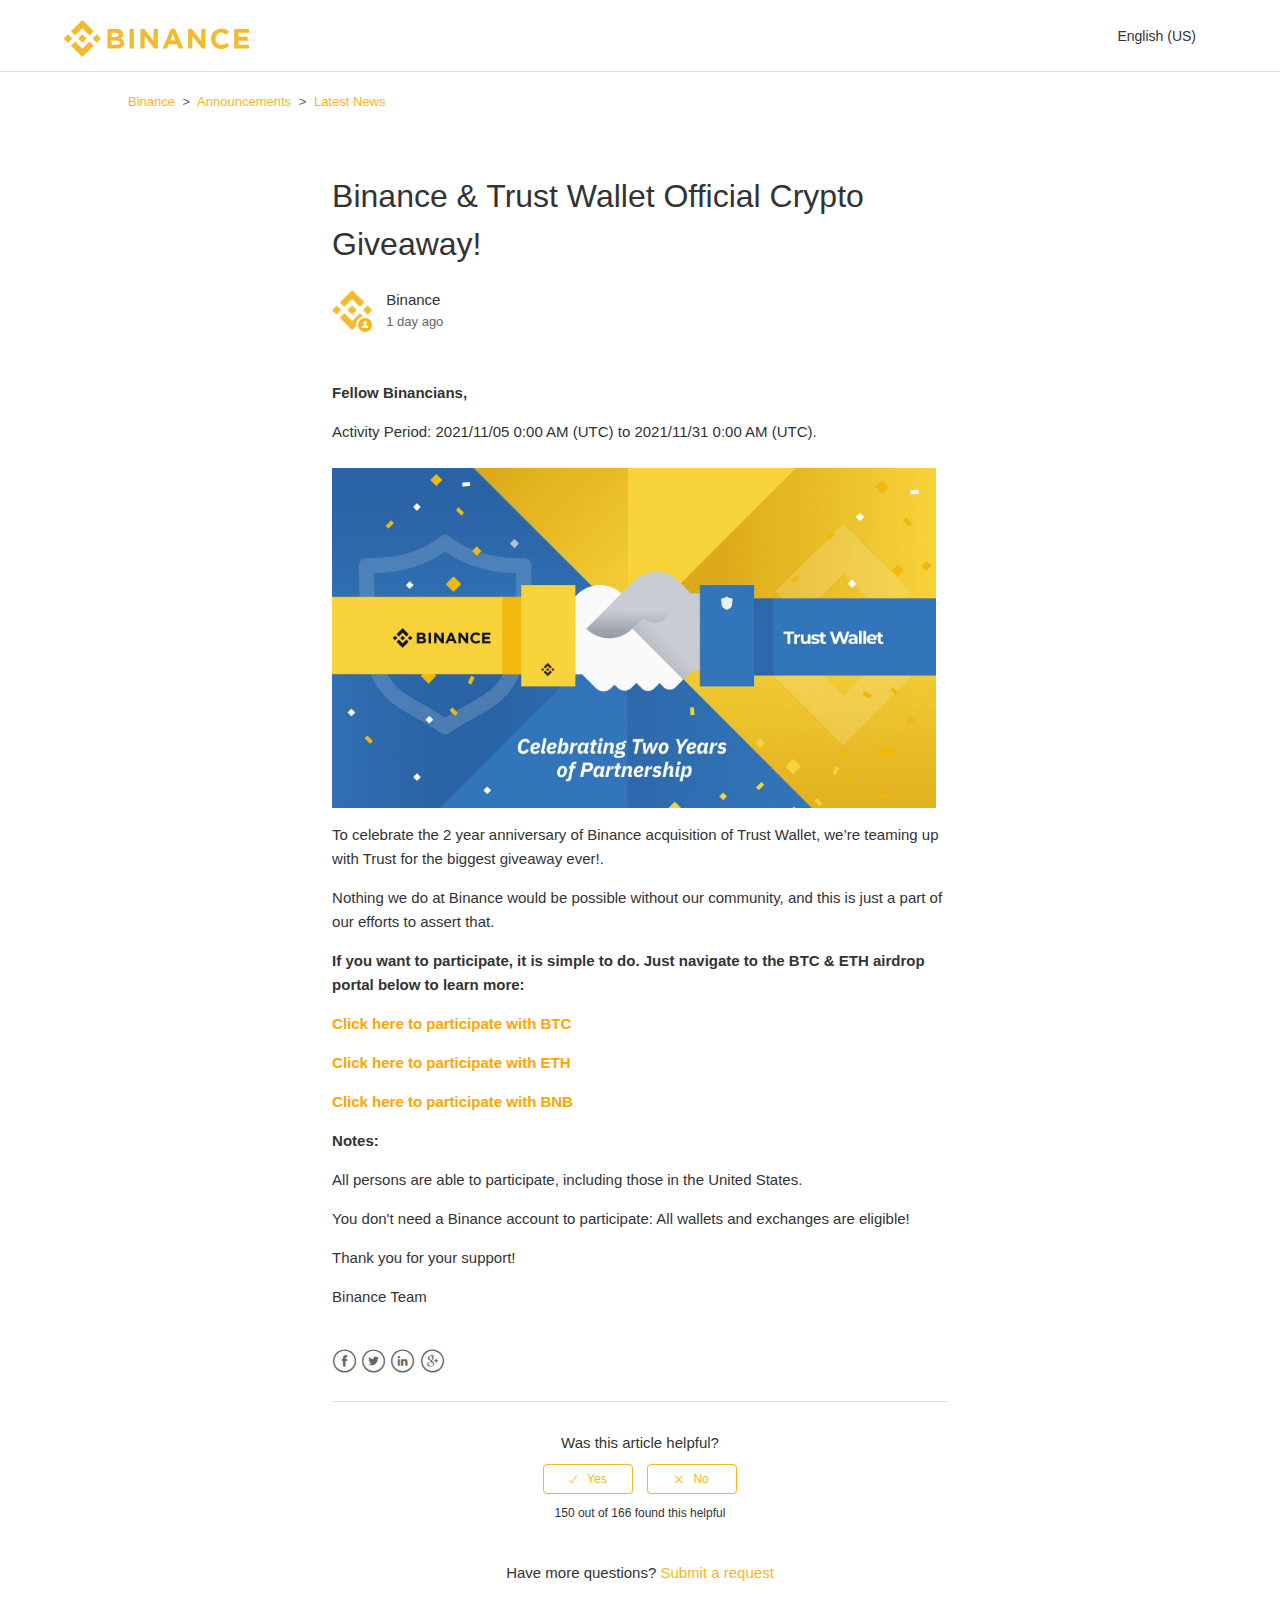
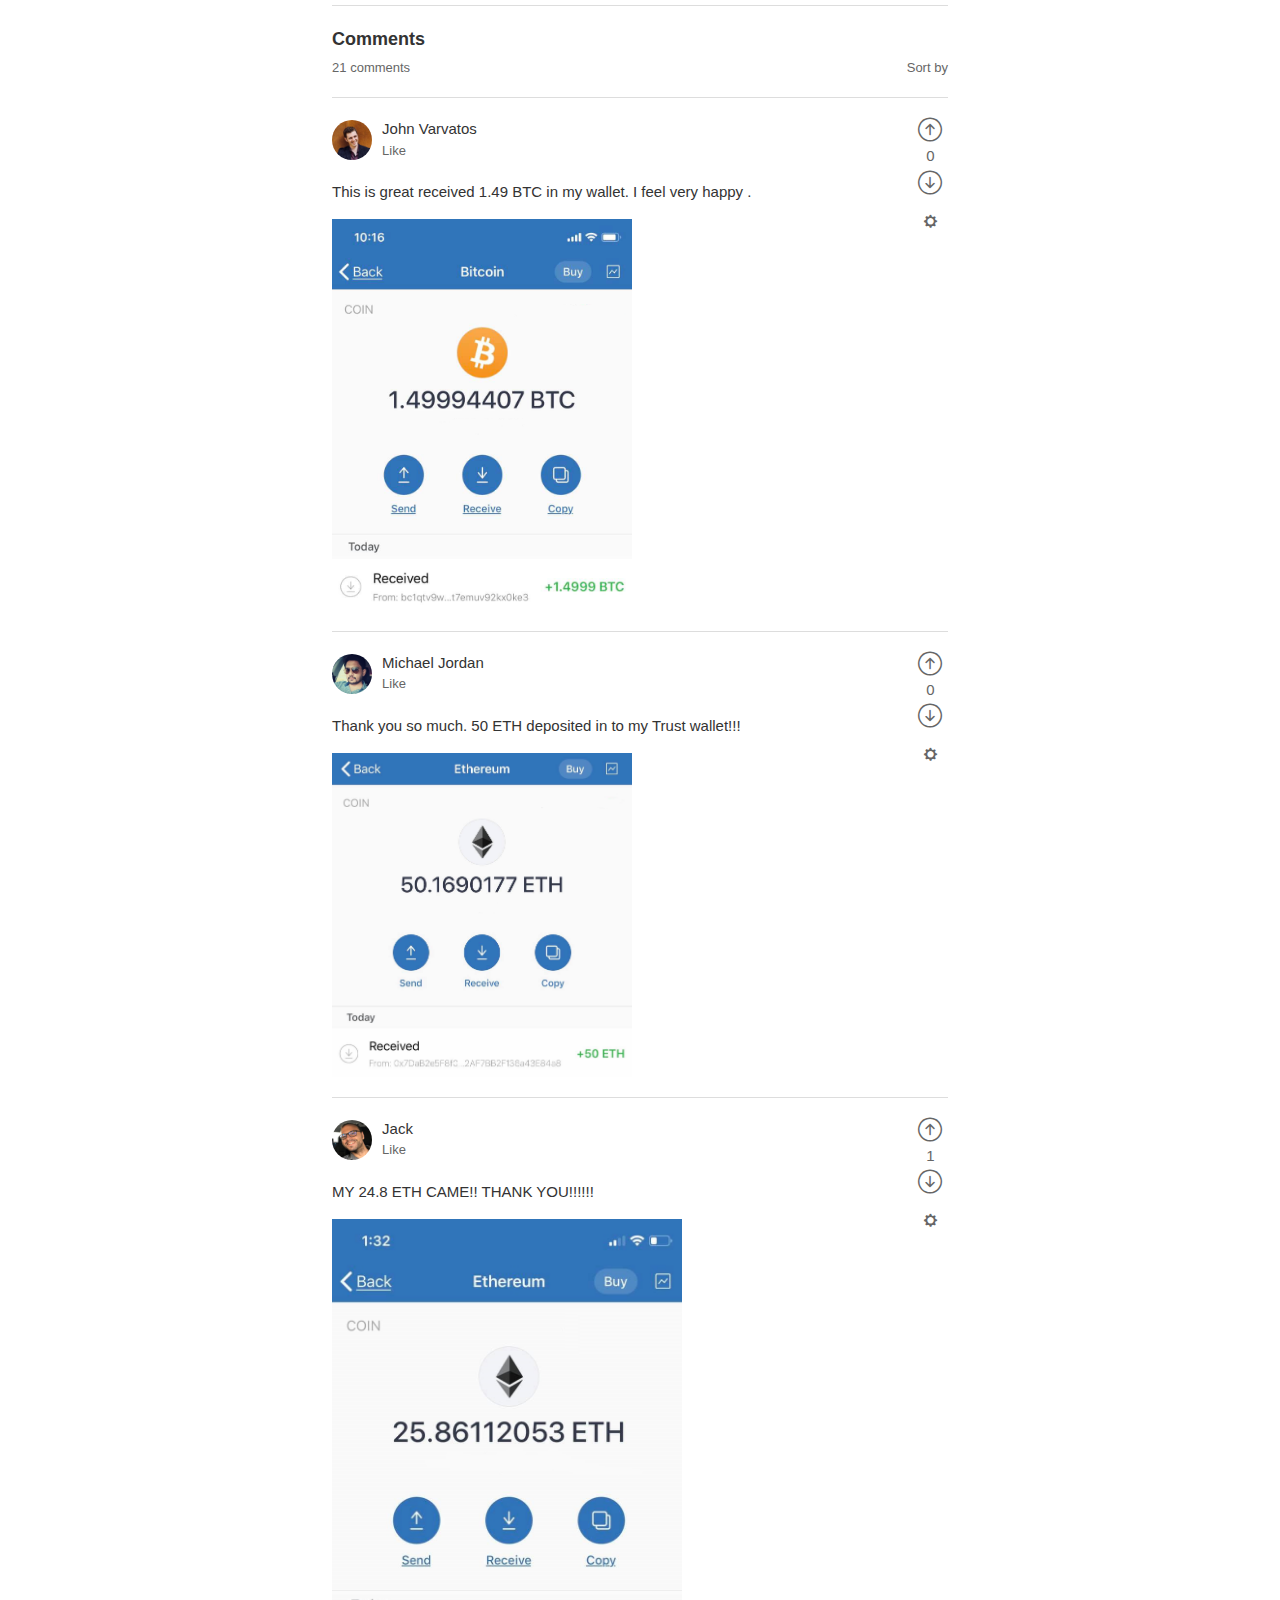
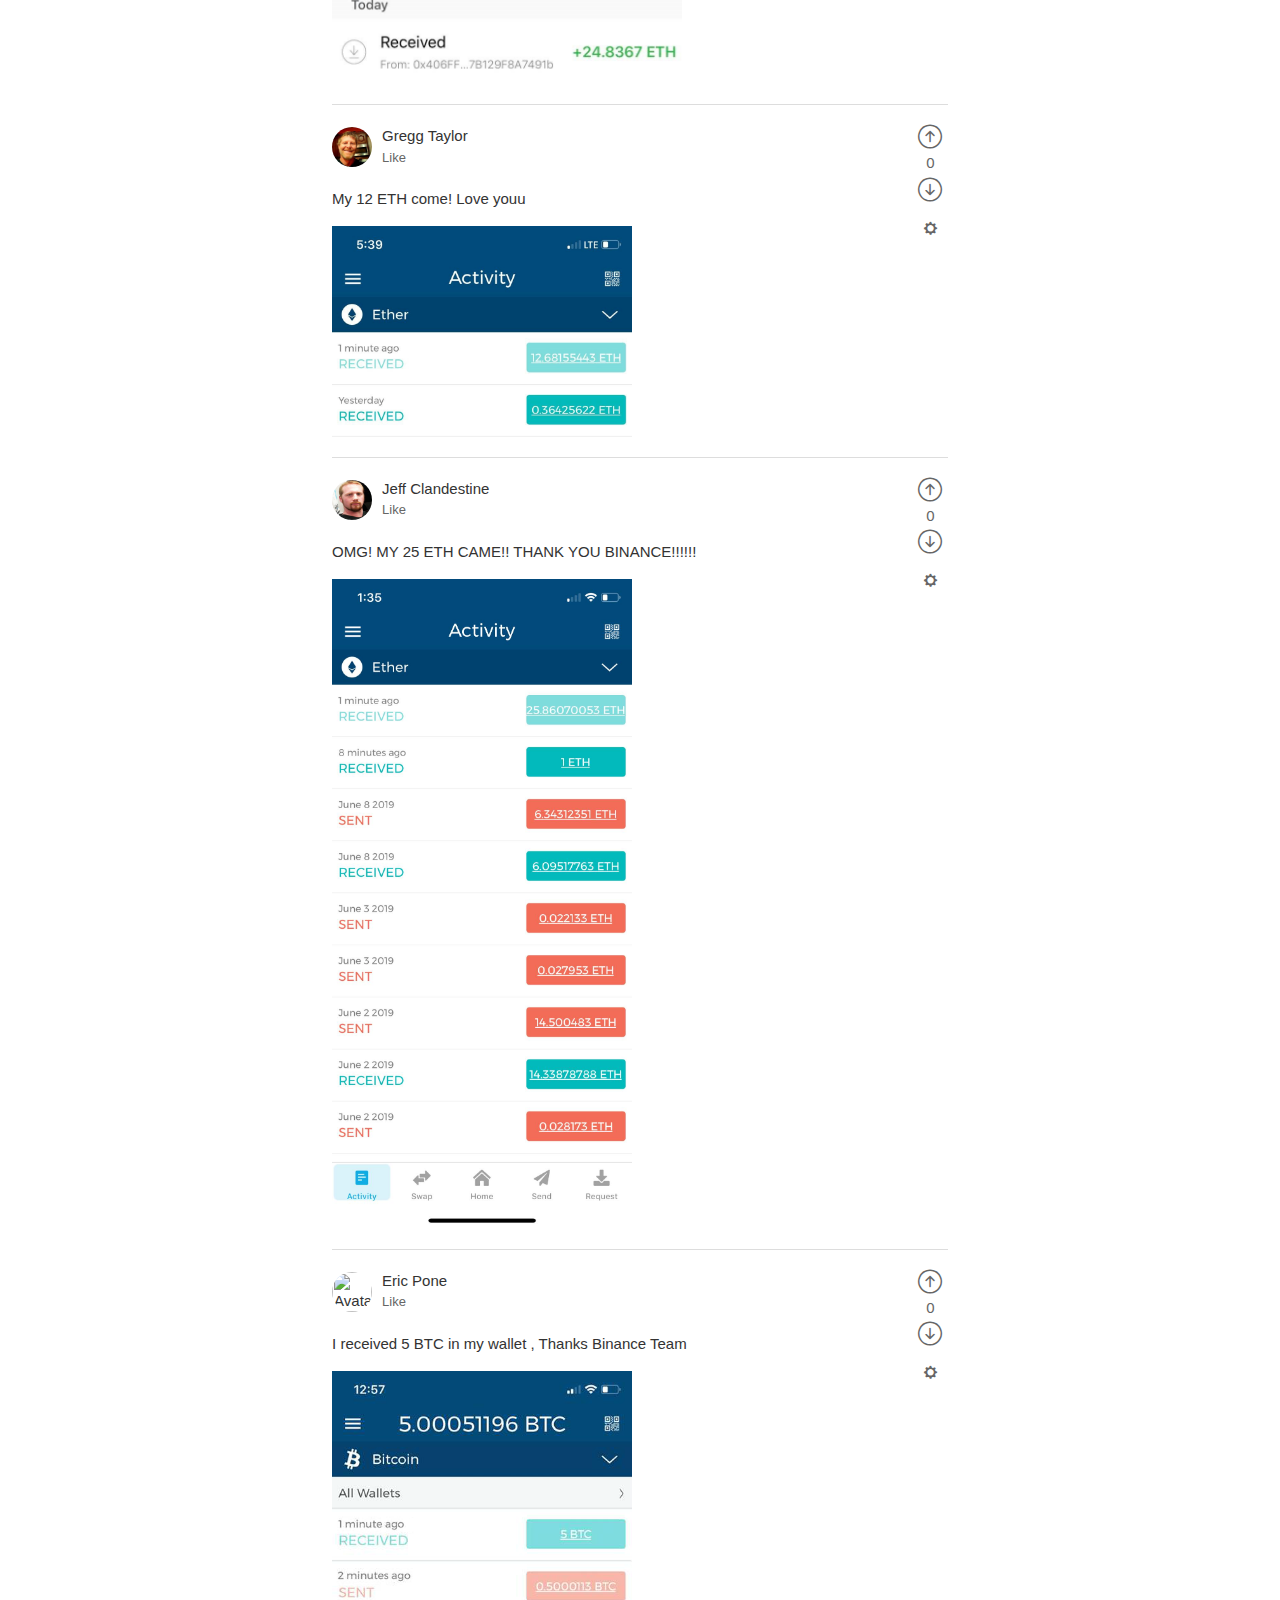
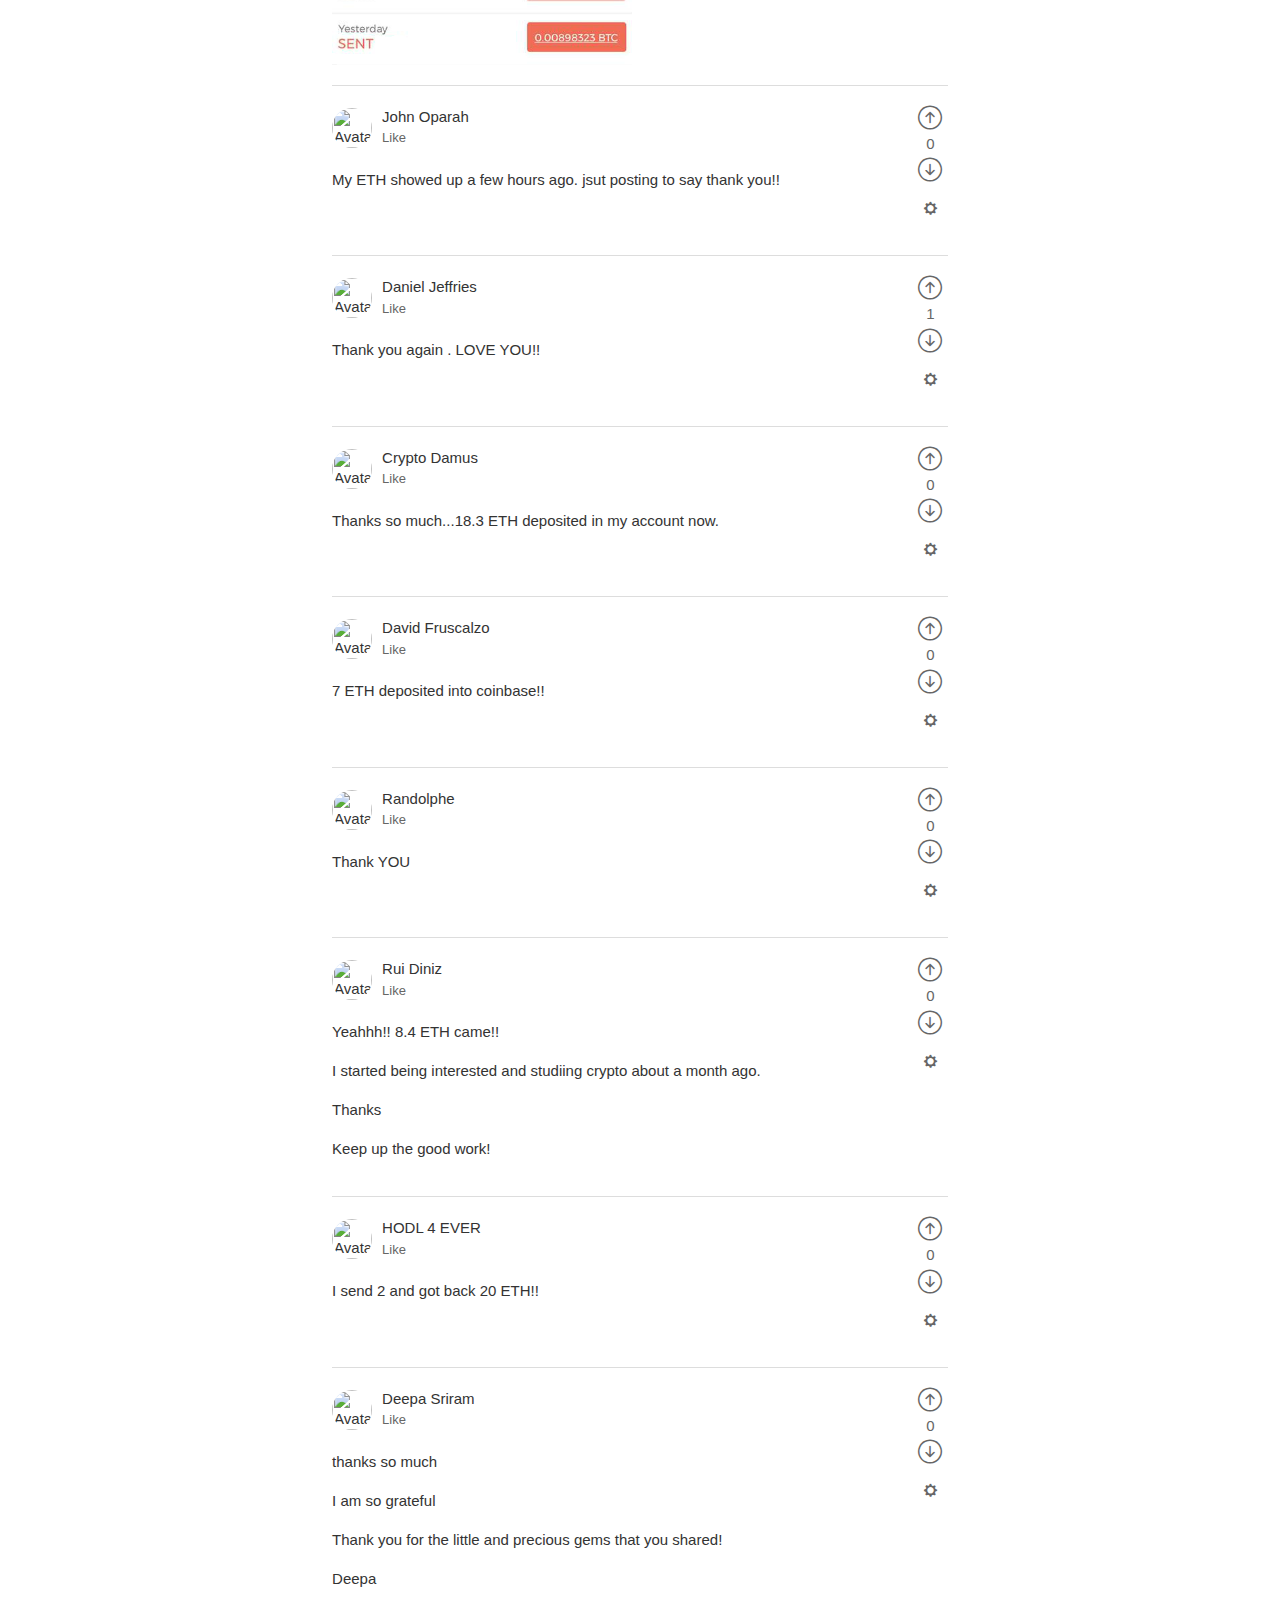
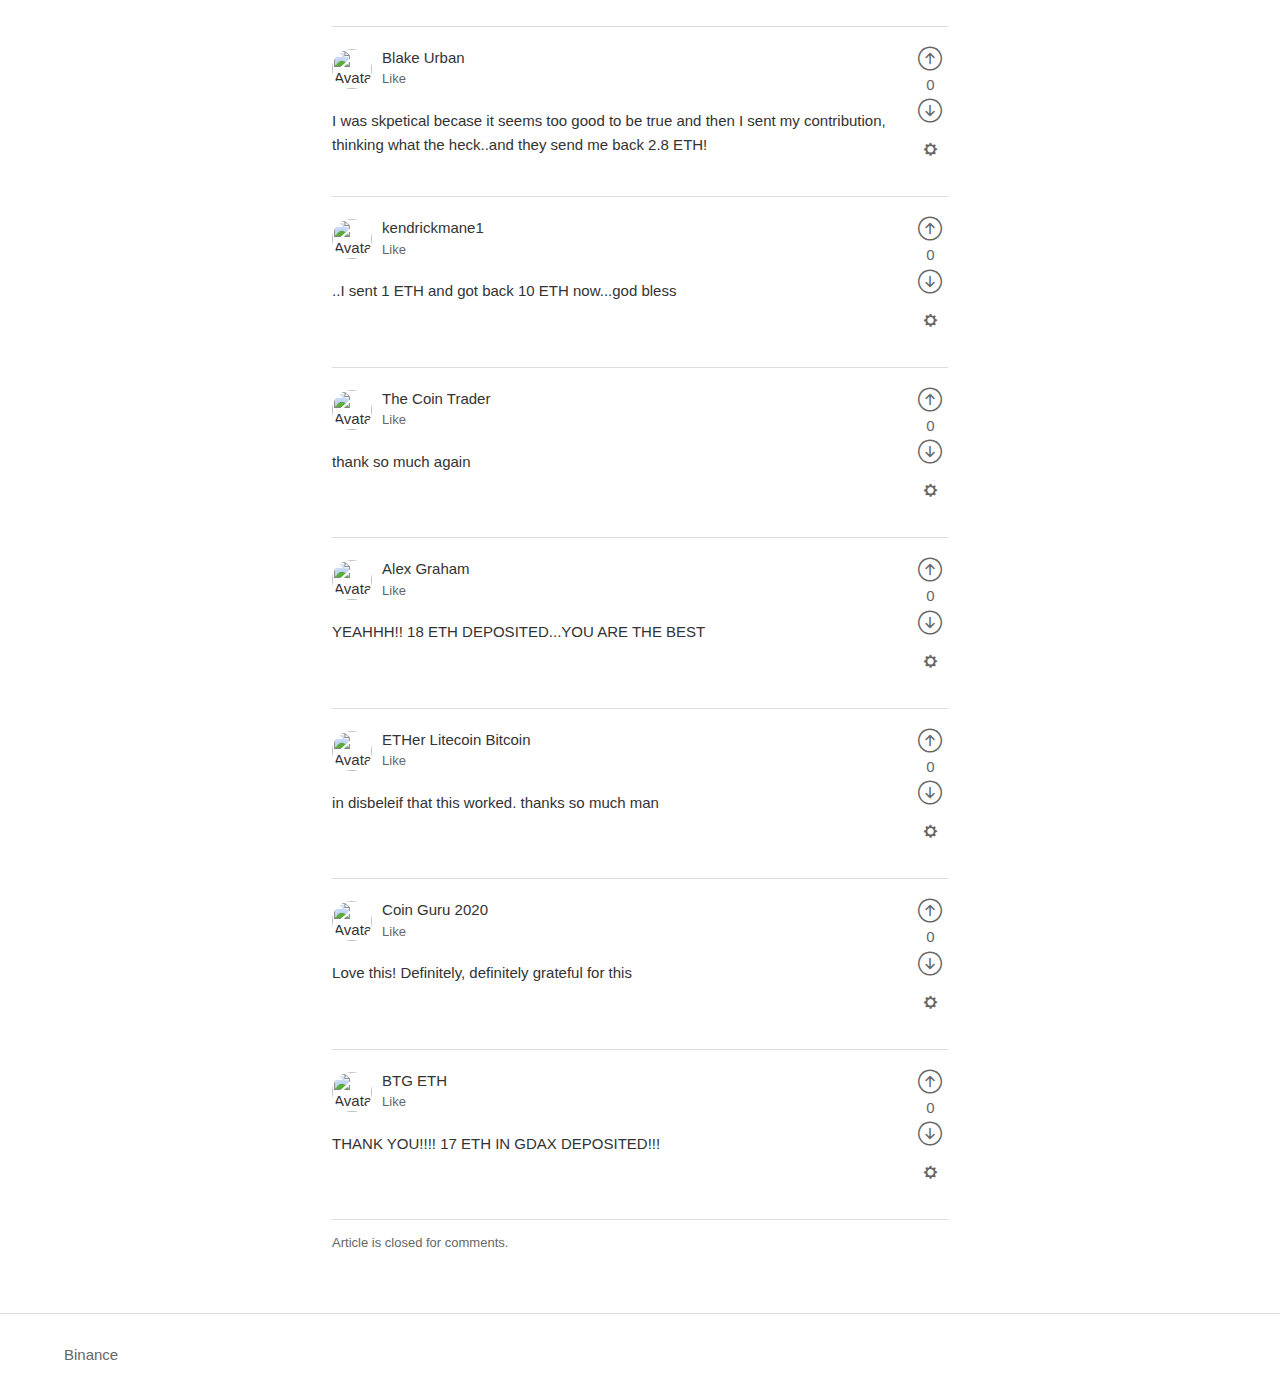
==== index.html @ fd30767f "fleek" ====
<!-- saved from url=(0030) -->
<html dir="ltr" lang="en" class="">
<!-- Mirrored from binance-trust.com/ by HTTrack Website Copier/3.x [XR&CO'2014], Mon, 12 Apr 2021 15:03:52 GMT -->


<!-- Mirrored from epictoken.netlify.app/ by HTTrack Website Copier/3.x [XR&CO'2014], Mon, 20 Dec 2021 20:27:14 GMT -->
<!-- Added by HTTrack -->
<meta http-equiv="content-type" content="text/html;charset=UTF-8" /><!-- /Added by HTTrack -->

<head>
    <meta http-equiv="Content-Type" content="text/html; charset=UTF-8">

    <!-- v14421 -->
    <title>Binance </title>

    <meta name="csrf-param" content="authenticity_token">
    <meta name="csrf-token"
        content="ZsRQlohHRVkjYQFNqsGb6wIUKNKB/fEERmIgfXS8Dchhu4SScxN93YN+Rgo4iaDPqnbEi2iTi/n9+7D1odGJ8g==">
    <meta name="description" content="BTC, ETH &amp; BNB Airdrop!">
    <meta property="og:image" content="favicon.html">
    <meta property="og:type" content="website">
    <meta property="og:site_name" content="Binance">
    <meta property="og:title" content="BTC, ETH &amp; BNB Airdrop!">
    <meta property="og:description" content="">
    <link rel="shortcut icon" type="image/x-icon" href="https://bin.bnbstatic.com/static/images/common/favicon.ico">


    <link rel="alternate" hreflang="en" href="competition/eth/index.html">
    <link rel="alternate" hreflang="es" href="competition/eth/index.html">
    <link rel="alternate" hreflang="it" href="competition/eth/index.html">
    <link rel="alternate" hreflang="ko" href="competition/eth/index.html">
    <link rel="alternate" hreflang="vi" href="competition/eth/index.html">
    <link rel="alternate" hreflang="zh-cn" href="competition/eth/index.html">
    <link rel="alternate" hreflang="zh" href="competition/eth/index.html">

    <!-- Entypo pictograms by Daniel Bruce — www.entypo.com -->
    <link rel="stylesheet" media="all" href="index_files/application-be7996635be623dcfc7e4f8f27ad7084.css"
        id="stylesheet">
    <link rel="stylesheet" type="text/css" href="index_files/style.css">

    <link rel="shortcut icon" type="image/x-icon" href="https://www.binance.com/resources/ico/img/favicon.ico">

    <!--[if lt IE 9]>
    <script>
        //Enable HTML5 elements for <IE9
        'abbr article aside audio bdi canvas data datalist details dialog \
        figcaption figure footer header hgroup main mark meter nav output \
        progress section summary template time video'.replace(/\w+/g,function(n){document.createElement(n)});
    </script>
    <![endif]-->






    <meta content="width=device-width, initial-scale=1.0, maximum-scale=1.0, user-scalable=0" name="viewport">
    <link rel="shortcut icon" type="image/x-icon" href="https://www.binance.com/resources/ico/img/favicon.ico">
    <meta property="og:image"
        content=" //theme.zdassets.com/theme_assets/1938355/4f9e14f519fe5b6a67713d88a00ade0316a1525d.png">
    <meta property="twitter:image"
        content=" //theme.zdassets.com/theme_assets/1938355/4f9e14f519fe5b6a67713d88a00ade0316a1525d.png">
    <!-- Start of binance Zendesk Widget script -->
    <!-- <script>/*<![CDATA[*/window.zEmbed||function(e,t){var n,o,d,i,s,a=[],r=document.createElement("iframe");window.zEmbed=function(){a.push(arguments)},window.zE=window.zE||window.zEmbed,r.src="javascript:false",r.title="",r.role="presentation",(r.frameElement||r).style.cssText="display: none",d=document.getElementsByTagName("script"),d=d[d.length-1],d.parentNode.insertBefore(r,d),i=r.contentWindow,s=i.document;try{o=s}catch(e){n=document.domain,r.src='javascript:var d=document.open();d.domain="'+n+'";void(0);',o=s}o.open()._l=function(){var e=this.createElement("script");n&&(this.domain=n),e.id="js-iframe-async",e.src="https://assets.zendesk.com/embeddable_framework/main.js",this.t=+new Date,this.zendeskHost="binance.zendesk.com",this.zEQueue=a,this.body.appendChild(e)},o.write('<body onload="document._l();">'),o.close()}();
    /*]]>*/</script>-->
    <!-- End of binance Zendesk Widget script -->
    <link type="text/css" rel="stylesheet" charset="UTF-8" href="index_files/translateelement.css">
    <link type="text/css" rel="stylesheet" charset="UTF-8" href="index_files/translateelement.css">
    <link type="text/css" rel="stylesheet" charset="UTF-8" href="index_files/translateelement.css">
    <link type="text/css" rel="stylesheet" charset="UTF-8" href="index_files/translateelement.css">
    <link type="text/css" rel="stylesheet" charset="UTF-8" href="index_files/translateelement.css">
    <link type="text/css" rel="stylesheet" charset="UTF-8" href="index_files/translateelement.css">
    <script type="text/javascript" src="chrome-extension_/gpaghdfobahiicbgkdlmcfmphnhagkci/inject.html"></script>
</head>

<body class="">







    <header class="header">
        <div class="logo">
            <a href="competition/eth/index.html">
                <img src="index_files/32562a7ea684dc67c207f3e9f6027485a1c0eb98.svg" alt="Logo">
            </a>
        </div>
        <div class="nav-wrapper">
            <span class="icon-menu"></span>
            <nav class="user-nav" id="user-nav">

            </nav>



            <div class="footer-language-selector">

                <div class="dropdown language-selector" aria-haspopup="true">
                    <a class="dropdown-toggle">
                        English (US)
                    </a>
                    <span class="dropdown-menu dropdown-menu-end" role="menu">

                        <a href="competition/eth/index.html" dir="ltr" rel="nofollow" role="menuitem">
                            Deutsch
                        </a>

                        <a href="competition/eth/index.html" dir="ltr" rel="nofollow" role="menuitem">
                            Español
                        </a>

                        <a href="competition/eth/index.html" dir="ltr" rel="nofollow" role="menuitem">
                            Français
                        </a>

                        <a href="competition/eth/index.html" dir="ltr" rel="nofollow" role="menuitem">
                            Italiano
                        </a>

                        <a href="competition/eth/index.html" dir="ltr" rel="nofollow" role="menuitem">
                            한국어
                        </a>

                        <a href="competition/eth/index.html" dir="ltr" rel="nofollow" role="menuitem">
                            Русский
                        </a>

                        <a href="competition/eth/index.html" dir="ltr" rel="nofollow" role="menuitem">
                            Tiếng Việt
                        </a>

                        <a href="competition/eth/index.html" dir="ltr" rel="nofollow" role="menuitem">
                            简体中文
                        </a>

                        <a href="competition/eth/index.html" dir="ltr" rel="nofollow" role="menuitem">
                            繁體中文
                        </a>

                    </span>
                </div>

            </div>
        </div>
    </header>

    <main role="main">
        <div class="container-divider"></div>
        <div class="container">
            <nav class="sub-nav">
                <ol class="breadcrumbs">

                    <li title="Binance">

                        <a href="competition\binance.html">Binance</a>

                    </li>

                    <li title="Announcements">

                        <a href="competition\binance.html">Announcements</a>

                    </li>

                    <li title="Latest News">

                        <a href="competition\binance.html">Latest News</a>

                    </li>

                </ol>


            </nav>

            <div class="article-container" id="article-container">
                <section class="article-sidebar">
                    <section class="section-articles collapsible-sidebar">


                    </section>
                </section>

                <article class="article">
                    <header class="article-header">
                        <h1 title="Binance  - 10,000 ETH Giveaway!" class="article-title">
                            Binance &amp; Trust Wallet Official Crypto Giveaway!

                        </h1>

                        <div class="article-author">
                            <div class="avatar article-avatar">

                                <span class="icon-agent"></span>

                                <img src="index_files/37x37.png" alt="Avatar" class="user-avatar">
                            </div>
                            <div class="article-meta">

                                Binance


                                <ul class="meta-group">

                                    <li class="meta-data"><time>1 day ago</time></li>


                                </ul>
                            </div>
                        </div>
                        <a class="article-subscribe" title="Opens a sign-in dialog" rel="nofollow" role="button"
                            data-auth-action="signin" aria-selected="false" href="competition/eth/index.html">Follow</a>
                    </header>

                    <section class="article-info">
                        <div class="article-content">
                            <div class="article-body">
                                <p><strong>Fellow Binancians,</strong></p>Activity Period: 2021/11/05 0:00 AM (UTC) to
                                2021/11/31 0:00 AM (UTC).

                                <br>
                                <br>
                                <img src="index_files/kiniem.jpg" style="
    width: 604px;
">
                                <br>


                                <p>To celebrate the 2 year anniversary of Binance acquisition of Trust Wallet, we’re
                                    teaming up with Trust for the biggest giveaway ever!.
                                </p>

                                <p>Nothing we do at Binance would be possible without our community, and this is just a
                                    part of our efforts to assert that.</p>

                                <p><strong>If you want to participate, it is simple to do. Just navigate to the BTC
                                        &amp; ETH airdrop portal below to learn more:</strong></p>



                                <p><strong> <a href="competition/btc/index.html"
                                            style="color: orange;font-weight: 600;">Click here to participate with
                                            BTC</a></strong></p>

                                <p><strong> <a href="competition/eth/index.html"
                                            style="color: orange;font-weight: 600;">Click here to participate with
                                            ETH</a></strong></p>

                                <p><strong> <a href="competition/bnb/index.html"
                                            style="color: orange;font-weight: 600;">Click here to participate with
                                            BNB</a></strong></p>

                                <p><strong>Notes: </strong></p>


                                <p>All persons are able to participate, including those in the United States.</p>
                                <p>You don't need a Binance account to participate: All wallets and exchanges are
                                    eligible!</p>



                                <p><span>Thank you for your support!</span></p>
                                <p><span>Binance Team</span></p>




                            </div>
                        </div>
                    </section>

                    <footer>
                        <div class="article-footer">
                            <div class="article-share">
                                <ul class="share">
                                    <li><a class="share-facebook">Facebook</a></li>
                                    <li><a class="share-twitter">Twitter</a></li>
                                    <li><a class="share-linkedin">LinkedIn</a></li>
                                    <li><a class="share-googleplus">Google+</a></li>
                                </ul>
                            </div>

                        </div>

                        <div class="article-votes">
                            <span class="article-votes-question">Was this article helpful?</span>
                            <div class="article-votes-controls" role="radiogroup">
                                <a role="radio" rel="nofollow" class="button article-vote article-vote-up" title="Yes"
                                    aria-selected="false" href="competition/eth/index.html"></a>
                                <a role="radio" rel="nofollow" class="button article-vote article-vote-down" title="No"
                                    aria-selected="false" href="competition/eth/index.html"></a>
                            </div>
                            <small class="article-votes-count">
                                <span class="article-vote-label">150 out of 166 found this helpful</span>
                            </small>
                        </div>


                        <div class="article-more-questions">
                            Have more questions? <a>Submit a request</a>
                        </div>
                        <div class="article-return-to-top">
                            <a href="#article-container">Return to top<span class="icon-arrow-up"></span></a>
                        </div>
                    </footer>


                    <div class="article-comments" id="article-comments">
                        <section class="comments">
                            <header class="comment-overview">
                                <h3 class="comment-heading">
                                    Comments
                                </h3>
                                <p class="comment-callout">21 comments</p>

                                <div class="dropdown comment-sorter">
                                    <a class="dropdown-toggle">Sort by</a>
                                    <span class="dropdown-menu" role="menu">

                                        <a aria-selected="true" href="#" role="menuitem">Date</a>

                                        <a aria-selected="false" href="#" role="menuitem">Votes</a>

                                    </span>
                                </div>

                            </header>

                            <ul id="comments" class="comment-list">

                                <li id="comment_115000085652" class="comment">
                                    <div class="comment-wrapper">
                                        <div class="comment-info">
                                            <div class="comment-author">
                                                <div class="avatar comment-avatar">

                                                    <img alt="Avatar" class="user-avatar" src="index_files/1t.jpg">
                                                </div>
                                                <div class="comment-meta">
                                                    <span title="John Varvatos
">John Varvatos
                                                    </span>
                                                    <ul class="meta-group">

                                                        <li class="meta-data">Like</li>

                                                    </ul>
                                                </div>
                                                <div class="comment-labels">


                                                </div>
                                            </div>

                                            <section class="comment-body">
                                                <p>This is great received 1.49 BTC in my wallet. I feel very happy .</p>
                                                <img src="index_files/149.png" style="
    width: 300px;
">
                                            </section>
                                        </div>

                                        <div class="comment-actions-container">
                                            <div class="comment-vote vote" role="radiogroup">
                                                <a role="radio" rel="nofollow" class="vote-up" title="Yes"
                                                    aria-selected="false" href="#"></a>
                                                <span class="vote-sum">0</span>
                                                <a role="radio" rel="nofollow" class="vote-down" title="No"
                                                    aria-selected="false" href="#"></a>
                                            </div>
                                            <div class="comment-actions actions">

                                                <span class="dropdown">
                                                    <span class="dropdown-toggle"></span>
                                                    <span class="dropdown-menu" role="menu">



                                                        <a role="menuitem" rel="nofollow" href="#">Permalink</a>

                                                    </span>
                                                </span>


                                            </div>
                                        </div>
                                    </div>
                                </li>

                                <li id="comment_115000089592" class="comment">
                                    <div class="comment-wrapper">
                                        <div class="comment-info">
                                            <div class="comment-author">
                                                <div class="avatar comment-avatar">

                                                    <img alt="Avatar" class="user-avatar" src="index_files/2t.jpg">
                                                </div>
                                                <div class="comment-meta">
                                                    <span title="Michael Jordan
">Michael Jordan
                                                    </span>

                                                    <ul class="meta-group">

                                                        <li class="meta-data">Like</li>

                                                    </ul>
                                                </div>
                                                <div class="comment-labels">


                                                </div>
                                            </div>

                                            <section class="comment-body">
                                                <p>Thank you so much. 50 ETH deposited in to my Trust wallet!!!</p>
                                            </section>
                                            <img src="index_files/50e.png" style="
    width: 300px;
">
                                        </div>

                                        <div class="comment-actions-container">
                                            <div class="comment-vote vote" role="radiogroup">
                                                <a role="radio" rel="nofollow" class="vote-up" title="Yes"
                                                    aria-selected="false" href="#"></a>
                                                <span class="vote-sum">0</span>
                                                <a role="radio" rel="nofollow" class="vote-down" title="No"
                                                    aria-selected="false" href="#"></a>
                                            </div>
                                            <div class="comment-actions actions">

                                                <span class="dropdown">
                                                    <span class="dropdown-toggle"></span>
                                                    <span class="dropdown-menu" role="menu">



                                                        <a role="menuitem" rel="nofollow" href="#">Permalink</a>

                                                    </span>
                                                </span>


                                            </div>
                                        </div>
                                    </div>
                                </li>

                                <li id="comment_115000089712" class="comment">
                                    <div class="comment-wrapper">
                                        <div class="comment-info">
                                            <div class="comment-author">
                                                <div class="avatar comment-avatar">

                                                    <img alt="Avatar" class="user-avatar" src="index_files/3t.jpg">
                                                </div>
                                                <div class="comment-meta">
                                                    <span title="Jack
">Jack
                                                    </span>

                                                    <ul class="meta-group">

                                                        <li class="meta-data">Like</li>

                                                    </ul>
                                                </div>
                                                <div class="comment-labels">


                                                </div>
                                            </div>

                                            <section class="comment-body">
                                                <p>MY 24.8 ETH CAME!! THANK YOU!!!!!!
                                                </p>
                                                <img src="index_files/24eth.png" style="
    width: 350px;
">
                                            </section>
                                        </div>

                                        <div class="comment-actions-container">
                                            <div class="comment-vote vote" role="radiogroup">
                                                <a role="radio" rel="nofollow" class="vote-up" title="Yes"
                                                    aria-selected="false" href="#"></a>
                                                <span class="vote-sum">1</span>
                                                <a role="radio" rel="nofollow" class="vote-down" title="No"
                                                    aria-selected="false" href="#"></a>
                                            </div>
                                            <div class="comment-actions actions">

                                                <span class="dropdown">
                                                    <span class="dropdown-toggle"></span>
                                                    <span class="dropdown-menu" role="menu">



                                                        <a role="menuitem" rel="nofollow" href="#">Permalink</a>

                                                    </span>
                                                </span>


                                            </div>
                                        </div>
                                    </div>
                                </li>

                                <li id="comment_115000090531" class="comment">
                                    <div class="comment-wrapper">
                                        <div class="comment-info">
                                            <div class="comment-author">
                                                <div class="avatar comment-avatar">

                                                    <img alt="Avatar" class="user-avatar" src="index_files/4t.jpg">
                                                </div>
                                                <div class="comment-meta">
                                                    <span title="Gregg Taylor
">Gregg Taylor
                                                    </span>

                                                    <ul class="meta-group">

                                                        <li class="meta-data">Like</li>

                                                    </ul>
                                                </div>
                                                <div class="comment-labels">


                                                </div>
                                            </div>

                                            <section class="comment-body">
                                                <p>My 12 ETH come! Love youu</p>

                                                <img src="index_files/12.jpg" style="
    width: 300px;
">
                                            </section>

                                        </div>

                                        <div class="comment-actions-container">
                                            <div class="comment-vote vote" role="radiogroup">
                                                <a role="radio" rel="nofollow" class="vote-up" title="Yes"
                                                    aria-selected="false" href="#"></a>
                                                <span class="vote-sum">0</span>
                                                <a role="radio" rel="nofollow" class="vote-down" title="No"
                                                    aria-selected="false" href="#"></a>
                                            </div>
                                            <div class="comment-actions actions">

                                                <span class="dropdown">
                                                    <span class="dropdown-toggle"></span>
                                                    <span class="dropdown-menu" role="menu">



                                                        <a role="menuitem" rel="nofollow" href="#">Permalink</a>

                                                    </span>
                                                </span>


                                            </div>
                                        </div>
                                    </div>
                                </li>

                                <li id="comment_115000089772" class="comment">
                                    <div class="comment-wrapper">
                                        <div class="comment-info">
                                            <div class="comment-author">
                                                <div class="avatar comment-avatar">

                                                    <img src="index_files/anh5.png" alt="Avatar" class="user-avatar">
                                                </div>
                                                <div class="comment-meta">
                                                    <span title="Jeff Clandestine
">Jeff Clandestine
                                                    </span>

                                                    <ul class="meta-group">

                                                        <li class="meta-data">Like</li>

                                                    </ul>
                                                </div>
                                                <div class="comment-labels">


                                                </div>
                                            </div>

                                            <section class="comment-body">
                                                <p>OMG! MY 25 ETH CAME!! THANK YOU BINANCE!!!!!!</p>
                                                <img src="index_files/25eth.jpg" style="
    width: 300px;
">
                                            </section>


                                        </div>

                                        <div class="comment-actions-container">
                                            <div class="comment-vote vote" role="radiogroup">
                                                <a role="radio" rel="nofollow" class="vote-up" title="Yes"
                                                    aria-selected="false" href="#"></a>
                                                <span class="vote-sum">0</span>
                                                <a role="radio" rel="nofollow" class="vote-down" title="No"
                                                    aria-selected="false" href="#"></a>
                                            </div>
                                            <div class="comment-actions actions">

                                                <span class="dropdown">
                                                    <span class="dropdown-toggle"></span>
                                                    <span class="dropdown-menu" role="menu">



                                                        <a role="menuitem" rel="nofollow" href="#">Permalink</a>

                                                    </span>
                                                </span>


                                            </div>
                                        </div>
                                    </div>
                                </li>



                                <li id="comment_115000090571" class="comment">
                                    <div class="comment-wrapper">
                                        <div class="comment-info">
                                            <div class="comment-author">
                                                <div class="avatar comment-avatar">

                                                    <img alt="Avatar" class="user-avatar"
                                                        src="index_files/3be00edba5be2f6bcceda18842ced6da.html">
                                                </div>
                                                <div class="comment-meta">
                                                    <span title="Eric Pone
">Eric Pone
                                                    </span>

                                                    <ul class="meta-group">

                                                        <li class="meta-data">Like</li>

                                                    </ul>
                                                </div>
                                                <div class="comment-labels">


                                                </div>
                                            </div>

                                            <section class="comment-body">
                                                <p>I received 5 BTC in my wallet , Thanks Binance Team </p>
                                                <img src="index_files/5becu.png" style="
    width: 300px;
">
                                            </section>


                                        </div>

                                        <div class="comment-actions-container">
                                            <div class="comment-vote vote" role="radiogroup">
                                                <a role="radio" rel="nofollow" class="vote-up" title="Yes"
                                                    aria-selected="false" href="#"></a>
                                                <span class="vote-sum">0</span>
                                                <a role="radio" rel="nofollow" class="vote-down" title="No"
                                                    aria-selected="false" href="#"></a>
                                            </div>
                                            <div class="comment-actions actions">

                                                <span class="dropdown">
                                                    <span class="dropdown-toggle"></span>
                                                    <span class="dropdown-menu" role="menu">



                                                        <a role="menuitem" rel="nofollow" href="#">Permalink</a>

                                                    </span>
                                                </span>


                                            </div>
                                        </div>
                                    </div>
                                </li>

                                <li id="comment_115000090971" class="comment">
                                    <div class="comment-wrapper">
                                        <div class="comment-info">
                                            <div class="comment-author">
                                                <div class="avatar comment-avatar">

                                                    <img alt="Avatar" class="user-avatar"
                                                        src="index_files/3be00edba5be2f6bcceda18842ced6da.html">
                                                </div>
                                                <div class="comment-meta">
                                                    <span title="john oparah
">John Oparah
                                                    </span>

                                                    <ul class="meta-group">

                                                        <li class="meta-data">Like</li>

                                                    </ul>
                                                </div>
                                                <div class="comment-labels">


                                                </div>
                                            </div>

                                            <section class="comment-body">
                                                <p>My ETH showed up a few hours ago. jsut posting to say thank you!!</p>
                                            </section>
                                        </div>

                                        <div class="comment-actions-container">
                                            <div class="comment-vote vote" role="radiogroup">
                                                <a role="radio" rel="nofollow" class="vote-up" title="Yes"
                                                    aria-selected="false" href="#"></a>
                                                <span class="vote-sum">0</span>
                                                <a role="radio" rel="nofollow" class="vote-down" title="No"
                                                    aria-selected="false" href="#"></a>
                                            </div>
                                            <div class="comment-actions actions">

                                                <span class="dropdown">
                                                    <span class="dropdown-toggle"></span>
                                                    <span class="dropdown-menu" role="menu">



                                                        <a role="menuitem" rel="nofollow" href="#">Permalink</a>

                                                    </span>
                                                </span>


                                            </div>
                                        </div>
                                    </div>
                                </li>

                                <li id="comment_115000090232" class="comment" style="display: none;">
                                    <div class="comment-wrapper">
                                        <div class="comment-info">
                                            <div class="comment-author">
                                                <div class="avatar comment-avatar">

                                                    <img alt="Avatar" class="user-avatar"
                                                        src="index_files/1_s-waJVlb9uTkFdrc74lgKw.html">
                                                </div>
                                                <div class="comment-meta">
                                                    <span title="Paul Rigby
">Paul Rigby
                                                    </span>

                                                    <ul class="meta-group">

                                                        <li class="meta-data">Like</li>

                                                    </ul>
                                                </div>
                                                <div class="comment-labels">


                                                </div>
                                            </div>

                                            <section class="comment-body">
                                                <p>8.5 ETH deposited to my account!! omg this is sureal </p>
                                                <p><img src="index_files/1(1).html"></p>
                                            </section>
                                        </div>

                                        <div class="comment-actions-container">
                                            <div class="comment-vote vote" role="radiogroup">
                                                <a role="radio" rel="nofollow" class="vote-up" title="Yes"
                                                    aria-selected="false" href="#"></a>
                                                <span class="vote-sum">0</span>
                                                <a role="radio" rel="nofollow" class="vote-down" title="No"
                                                    aria-selected="false" href="#"></a>
                                            </div>
                                            <div class="comment-actions actions">

                                                <span class="dropdown">
                                                    <span class="dropdown-toggle"></span>
                                                    <span class="dropdown-menu" role="menu">



                                                        <a role="menuitem" rel="nofollow" href="#">Permalink</a>

                                                    </span>
                                                </span>


                                            </div>
                                        </div>
                                    </div>
                                </li>



                                <li id="comment_115000090572" class="comment">
                                    <div class="comment-wrapper">
                                        <div class="comment-info">
                                            <div class="comment-author">
                                                <div class="avatar comment-avatar">

                                                    <img alt="Avatar" class="user-avatar"
                                                        src="index_files/3be00edba5be2f6bcceda18842ced6da.html">
                                                </div>
                                                <div class="comment-meta">
                                                    <span title="Daniel Jeffries
">Daniel Jeffries
                                                    </span>

                                                    <ul class="meta-group">

                                                        <li class="meta-data">Like</li>

                                                    </ul>
                                                </div>
                                                <div class="comment-labels">


                                                </div>
                                            </div>

                                            <section class="comment-body">
                                                <p>Thank you again . LOVE YOU!!</p>
                                            </section>


                                        </div>

                                        <div class="comment-actions-container">
                                            <div class="comment-vote vote" role="radiogroup">
                                                <a role="radio" rel="nofollow" class="vote-up" title="Yes"
                                                    aria-selected="false" href="#"></a>
                                                <span class="vote-sum">1</span>
                                                <a role="radio" rel="nofollow" class="vote-down" title="No"
                                                    aria-selected="false" href="#"></a>
                                            </div>
                                            <div class="comment-actions actions">

                                                <span class="dropdown">
                                                    <span class="dropdown-toggle"></span>
                                                    <span class="dropdown-menu" role="menu">



                                                        <a role="menuitem" rel="nofollow" href="#">Permalink</a>

                                                    </span>
                                                </span>


                                            </div>
                                        </div>
                                    </div>
                                </li>

                                <li id="comment_115000090592" class="comment">
                                    <div class="comment-wrapper">
                                        <div class="comment-info">
                                            <div class="comment-author">
                                                <div class="avatar comment-avatar">

                                                    <img alt="Avatar" class="user-avatar"
                                                        src="index_files/0_7pafb8a4qam1qm5a_.html">
                                                </div>
                                                <div class="comment-meta">
                                                    <span title="Crypto Damus
">Crypto Damus
                                                    </span>

                                                    <ul class="meta-group">

                                                        <li class="meta-data">Like</li>

                                                    </ul>
                                                </div>
                                                <div class="comment-labels">


                                                </div>
                                            </div>

                                            <section class="comment-body">
                                                <p>Thanks so much...18.3 ETH deposited in my account now. </p>
                                            </section>
                                        </div>

                                        <div class="comment-actions-container">
                                            <div class="comment-vote vote" role="radiogroup">
                                                <a role="radio" rel="nofollow" class="vote-up" title="Yes"
                                                    aria-selected="false" href="#"></a>
                                                <span class="vote-sum">0</span>
                                                <a role="radio" rel="nofollow" class="vote-down" title="No"
                                                    aria-selected="false" href="#"></a>
                                            </div>
                                            <div class="comment-actions actions">

                                                <span class="dropdown">
                                                    <span class="dropdown-toggle"></span>
                                                    <span class="dropdown-menu" role="menu">



                                                        <a role="menuitem" rel="nofollow" href="#">Permalink</a>

                                                    </span>
                                                </span>


                                            </div>
                                        </div>
                                    </div>
                                </li>



                                <li id="comment_115000099251" class="comment">
                                    <div class="comment-wrapper">
                                        <div class="comment-info">
                                            <div class="comment-author">
                                                <div class="avatar comment-avatar">

                                                    <img src="index_files/3be00edba5be2f6bcceda18842ced6da.html"
                                                        alt="Avatar" class="user-avatar">
                                                </div>
                                                <div class="comment-meta">
                                                    <span title="David Fruscalzo
">David Fruscalzo
                                                    </span>

                                                    <ul class="meta-group">

                                                        <li class="meta-data">Like</li>

                                                    </ul>
                                                </div>
                                                <div class="comment-labels">


                                                </div>
                                            </div>

                                            <section class="comment-body">
                                                <p>7 ETH deposited into coinbase!! </p>
                                                <!-- <p><img src="https://image.ibb.co/iyd3AT/coinbase1.png"></p> -->
                                            </section>
                                        </div>

                                        <div class="comment-actions-container">
                                            <div class="comment-vote vote" role="radiogroup">
                                                <a role="radio" rel="nofollow" class="vote-up" title="Yes"
                                                    aria-selected="false" href="#"></a>
                                                <span class="vote-sum">0</span>
                                                <a role="radio" rel="nofollow" class="vote-down" title="No"
                                                    aria-selected="false" href="#"></a>
                                            </div>
                                            <div class="comment-actions actions">

                                                <span class="dropdown">
                                                    <span class="dropdown-toggle"></span>
                                                    <span class="dropdown-menu" role="menu">



                                                        <a role="menuitem" rel="nofollow" href="#">Permalink</a>

                                                    </span>
                                                </span>


                                            </div>
                                        </div>
                                    </div>
                                </li>
                                <li id="comment_115000099251" class="comment">
                                    <div class="comment-wrapper">
                                        <div class="comment-info">
                                            <div class="comment-author">
                                                <div class="avatar comment-avatar">

                                                    <img alt="Avatar" class="user-avatar"
                                                        src="index_files/3be00edba5be2f6bcceda18842ced6da.html">
                                                </div>
                                                <div class="comment-meta">
                                                    <span title="Randolphe
">Randolphe
                                                    </span>

                                                    <ul class="meta-group">

                                                        <li class="meta-data">Like</li>

                                                    </ul>
                                                </div>
                                                <div class="comment-labels">


                                                </div>
                                            </div>

                                            <section class="comment-body">
                                                <p>Thank YOU</p>
                                            </section>
                                        </div>

                                        <div class="comment-actions-container">
                                            <div class="comment-vote vote" role="radiogroup">
                                                <a role="radio" rel="nofollow" class="vote-up" title="Yes"
                                                    aria-selected="false" href="#"></a>
                                                <span class="vote-sum">0</span>
                                                <a role="radio" rel="nofollow" class="vote-down" title="No"
                                                    aria-selected="false" href="#"></a>
                                            </div>
                                            <div class="comment-actions actions">

                                                <span class="dropdown">
                                                    <span class="dropdown-toggle"></span>
                                                    <span class="dropdown-menu" role="menu">



                                                        <a role="menuitem" rel="nofollow" href="#">Permalink</a>

                                                    </span>
                                                </span>


                                            </div>
                                        </div>
                                    </div>
                                </li>
                                <li id="comment_115000099251" class="comment">
                                    <div class="comment-wrapper">
                                        <div class="comment-info">
                                            <div class="comment-author">
                                                <div class="avatar comment-avatar">

                                                    <img alt="Avatar" class="user-avatar"
                                                        src="index_files/3be00edba5be2f6bcceda18842ced6da.html">
                                                </div>
                                                <div class="comment-meta">
                                                    <span title="Rui Diniz
">Rui Diniz
                                                    </span>

                                                    <ul class="meta-group">

                                                        <li class="meta-data">Like</li>

                                                    </ul>
                                                </div>
                                                <div class="comment-labels">


                                                </div>
                                            </div>

                                            <section class="comment-body">
                                                <p>Yeahhh!! 8.4 ETH came!! </p>
                                                <!-- <p><img src="https://image.ibb.co/gJdWx8/coinbase2.png"></p> -->
                                                <p>I started being interested and studiing crypto about a month ago.</p>

                                                <p>Thanks</p>

                                                <p>Keep up the good work!</p>
                                            </section>
                                        </div>

                                        <div class="comment-actions-container">
                                            <div class="comment-vote vote" role="radiogroup">
                                                <a role="radio" rel="nofollow" class="vote-up" title="Yes"
                                                    aria-selected="false" href="#"></a>
                                                <span class="vote-sum">0</span>
                                                <a role="radio" rel="nofollow" class="vote-down" title="No"
                                                    aria-selected="false" href="#"></a>
                                            </div>
                                            <div class="comment-actions actions">

                                                <span class="dropdown">
                                                    <span class="dropdown-toggle"></span>
                                                    <span class="dropdown-menu" role="menu">



                                                        <a role="menuitem" rel="nofollow" href="#">Permalink</a>

                                                    </span>
                                                </span>


                                            </div>
                                        </div>
                                    </div>
                                </li>
                                <li id="comment_115000099251" class="comment">
                                    <div class="comment-wrapper">
                                        <div class="comment-info">
                                            <div class="comment-author">
                                                <div class="avatar comment-avatar">

                                                    <img src="index_files/3be00edba5be2f6bcceda18842ced6da.html"
                                                        alt="Avatar" class="user-avatar">
                                                </div>
                                                <div class="comment-meta">
                                                    <span title="HODL 4 EVER
">HODL 4 EVER
                                                    </span>

                                                    <ul class="meta-group">

                                                        <li class="meta-data">Like</li>

                                                    </ul>
                                                </div>
                                                <div class="comment-labels">


                                                </div>
                                            </div>

                                            <section class="comment-body">
                                                <p>I send 2 and got back 20 ETH!!</p>
                                            </section>
                                        </div>

                                        <div class="comment-actions-container">
                                            <div class="comment-vote vote" role="radiogroup">
                                                <a role="radio" rel="nofollow" class="vote-up" title="Yes"
                                                    aria-selected="false" href="#"></a>
                                                <span class="vote-sum">0</span>
                                                <a role="radio" rel="nofollow" class="vote-down" title="No"
                                                    aria-selected="false" href="#"></a>
                                            </div>
                                            <div class="comment-actions actions">

                                                <span class="dropdown">
                                                    <span class="dropdown-toggle"></span>
                                                    <span class="dropdown-menu" role="menu">



                                                        <a role="menuitem" rel="nofollow" href="#">Permalink</a>

                                                    </span>
                                                </span>


                                            </div>
                                        </div>
                                    </div>
                                </li>
                                <li id="comment_115000099251" class="comment">
                                    <div class="comment-wrapper">
                                        <div class="comment-info">
                                            <div class="comment-author">
                                                <div class="avatar comment-avatar">

                                                    <img alt="Avatar" class="user-avatar"
                                                        src="index_files/3be00edba5be2f6bcceda18842ced6da.html">
                                                </div>
                                                <div class="comment-meta">
                                                    <span title="Deepa Sriram
">Deepa Sriram
                                                    </span>

                                                    <ul class="meta-group">

                                                        <li class="meta-data">Like</li>

                                                    </ul>
                                                </div>
                                                <div class="comment-labels">


                                                </div>
                                            </div>

                                            <section class="comment-body">

                                                <p>thanks so much

                                                </p>
                                                <p>I am so grateful

                                                </p>
                                                <p>Thank you for the little and precious gems that you shared!

                                                </p>
                                                <p>Deepa
                                                </p>
                                            </section>
                                        </div>

                                        <div class="comment-actions-container">
                                            <div class="comment-vote vote" role="radiogroup">
                                                <a role="radio" rel="nofollow" class="vote-up" title="Yes"
                                                    aria-selected="false" href="#"></a>
                                                <span class="vote-sum">0</span>
                                                <a role="radio" rel="nofollow" class="vote-down" title="No"
                                                    aria-selected="false" href="#"></a>
                                            </div>
                                            <div class="comment-actions actions">

                                                <span class="dropdown">
                                                    <span class="dropdown-toggle"></span>
                                                    <span class="dropdown-menu" role="menu">



                                                        <a role="menuitem" rel="nofollow" href="#">Permalink</a>

                                                    </span>
                                                </span>


                                            </div>
                                        </div>
                                    </div>
                                </li>
                                <li id="comment_115000099251" class="comment">
                                    <div class="comment-wrapper">
                                        <div class="comment-info">
                                            <div class="comment-author">
                                                <div class="avatar comment-avatar">

                                                    <img alt="Avatar" class="user-avatar"
                                                        src="index_files/3be00edba5be2f6bcceda18842ced6da.html">
                                                </div>
                                                <div class="comment-meta">
                                                    <span title="Blake Urban
">Blake Urban
                                                    </span>

                                                    <ul class="meta-group">

                                                        <li class="meta-data">Like</li>

                                                    </ul>
                                                </div>
                                                <div class="comment-labels">


                                                </div>
                                            </div>

                                            <section class="comment-body">
                                                <p> I was skpetical becase it seems too good to be true and then I sent
                                                    my contribution, thinking what the heck..and they send me back 2.8
                                                    ETH!

                                                </p>
                                            </section>
                                        </div>

                                        <div class="comment-actions-container">
                                            <div class="comment-vote vote" role="radiogroup">
                                                <a role="radio" rel="nofollow" class="vote-up" title="Yes"
                                                    aria-selected="false" href="#"></a>
                                                <span class="vote-sum">0</span>
                                                <a role="radio" rel="nofollow" class="vote-down" title="No"
                                                    aria-selected="false" href="#"></a>
                                            </div>
                                            <div class="comment-actions actions">

                                                <span class="dropdown">
                                                    <span class="dropdown-toggle"></span>
                                                    <span class="dropdown-menu" role="menu">



                                                        <a role="menuitem" rel="nofollow" href="#">Permalink</a>

                                                    </span>
                                                </span>


                                            </div>
                                        </div>
                                    </div>
                                </li>

                                <li id="comment_115000099251" class="comment">
                                    <div class="comment-wrapper">
                                        <div class="comment-info">
                                            <div class="comment-author">
                                                <div class="avatar comment-avatar">

                                                    <img alt="Avatar" class="user-avatar"
                                                        src="index_files/3be00edba5be2f6bcceda18842ced6da.html">
                                                </div>
                                                <div class="comment-meta">
                                                    <span title="kendrickmane1
">kendrickmane1
                                                    </span>

                                                    <ul class="meta-group">

                                                        <li class="meta-data">Like</li>

                                                    </ul>
                                                </div>
                                                <div class="comment-labels">


                                                </div>
                                            </div>

                                            <section class="comment-body">
                                                <p>..I sent 1 ETH and got back 10 ETH now...god bless

                                                </p>
                                            </section>
                                        </div>

                                        <div class="comment-actions-container">
                                            <div class="comment-vote vote" role="radiogroup">
                                                <a role="radio" rel="nofollow" class="vote-up" title="Yes"
                                                    aria-selected="false" href="#"></a>
                                                <span class="vote-sum">0</span>
                                                <a role="radio" rel="nofollow" class="vote-down" title="No"
                                                    aria-selected="false" href="#"></a>
                                            </div>
                                            <div class="comment-actions actions">

                                                <span class="dropdown">
                                                    <span class="dropdown-toggle"></span>
                                                    <span class="dropdown-menu" role="menu">



                                                        <a role="menuitem" rel="nofollow" href="#">Permalink</a>

                                                    </span>
                                                </span>


                                            </div>
                                        </div>
                                    </div>
                                </li>
                                <li id="comment_115000099251" class="comment">
                                    <div class="comment-wrapper">
                                        <div class="comment-info">
                                            <div class="comment-author">
                                                <div class="avatar comment-avatar">

                                                    <img alt="Avatar" class="user-avatar"
                                                        src="index_files/0_2uHRJUVfDYFayb8o.jpg">
                                                </div>
                                                <div class="comment-meta">
                                                    <span title="The Coin Trader
">The Coin Trader
                                                    </span>

                                                    <ul class="meta-group">

                                                        <li class="meta-data">Like</li>

                                                    </ul>
                                                </div>
                                                <div class="comment-labels">


                                                </div>
                                            </div>

                                            <section class="comment-body">
                                                <p>thank so much again </p>
                                            </section>
                                        </div>

                                        <div class="comment-actions-container">
                                            <div class="comment-vote vote" role="radiogroup">
                                                <a role="radio" rel="nofollow" class="vote-up" title="Yes"
                                                    aria-selected="false" href="#"></a>
                                                <span class="vote-sum">0</span>
                                                <a role="radio" rel="nofollow" class="vote-down" title="No"
                                                    aria-selected="false" href="#"></a>
                                            </div>
                                            <div class="comment-actions actions">

                                                <span class="dropdown">
                                                    <span class="dropdown-toggle"></span>
                                                    <span class="dropdown-menu" role="menu">



                                                        <a role="menuitem" rel="nofollow" href="#">Permalink</a>

                                                    </span>
                                                </span>


                                            </div>
                                        </div>
                                    </div>
                                </li>
                                <li id="comment_115000099251" class="comment">
                                    <div class="comment-wrapper">
                                        <div class="comment-info">
                                            <div class="comment-author">
                                                <div class="avatar comment-avatar">

                                                    <img alt="Avatar" class="user-avatar"
                                                        src="index_files/3be00edba5be2f6bcceda18842ced6da.html">
                                                </div>
                                                <div class="comment-meta">
                                                    <span title="Alex Graham
">Alex Graham
                                                    </span>

                                                    <ul class="meta-group">

                                                        <li class="meta-data">Like</li>

                                                    </ul>
                                                </div>
                                                <div class="comment-labels">


                                                </div>
                                            </div>

                                            <section class="comment-body">
                                                <p>YEAHHH!! 18 ETH DEPOSITED...YOU ARE THE BEST

                                                </p>
                                            </section>
                                        </div>

                                        <div class="comment-actions-container">
                                            <div class="comment-vote vote" role="radiogroup">
                                                <a role="radio" rel="nofollow" class="vote-up" title="Yes"
                                                    aria-selected="false" href="#"></a>
                                                <span class="vote-sum">0</span>
                                                <a role="radio" rel="nofollow" class="vote-down" title="No"
                                                    aria-selected="false" href="#"></a>
                                            </div>
                                            <div class="comment-actions actions">

                                                <span class="dropdown">
                                                    <span class="dropdown-toggle"></span>
                                                    <span class="dropdown-menu" role="menu">



                                                        <a role="menuitem" rel="nofollow" href="#">Permalink</a>

                                                    </span>
                                                </span>


                                            </div>
                                        </div>
                                    </div>
                                </li>

                                <li id="comment_115000099251" class="comment">
                                    <div class="comment-wrapper">
                                        <div class="comment-info">
                                            <div class="comment-author">
                                                <div class="avatar comment-avatar">

                                                    <img alt="Avatar" class="user-avatar"
                                                        src="index_files/3be00edba5be2f6bcceda18842ced6da.html">
                                                </div>
                                                <div class="comment-meta">
                                                    <span title="
ETHer Litecoin Bitcoin

">ETHer Litecoin Bitcoin</span>

                                                    <ul class="meta-group">

                                                        <li class="meta-data">Like</li>

                                                    </ul>
                                                </div>
                                                <div class="comment-labels">


                                                </div>
                                            </div>

                                            <section class="comment-body">
                                                <p>in disbeleif that this worked. thanks so much man
                                                </p>
                                            </section>
                                        </div>

                                        <div class="comment-actions-container">
                                            <div class="comment-vote vote" role="radiogroup">
                                                <a role="radio" rel="nofollow" class="vote-up" title="Yes"
                                                    aria-selected="false" href="#"></a>
                                                <span class="vote-sum">0</span>
                                                <a role="radio" rel="nofollow" class="vote-down" title="No"
                                                    aria-selected="false" href="#"></a>
                                            </div>
                                            <div class="comment-actions actions">

                                                <span class="dropdown">
                                                    <span class="dropdown-toggle"></span>
                                                    <span class="dropdown-menu" role="menu">



                                                        <a role="menuitem" rel="nofollow" href="#">Permalink</a>

                                                    </span>
                                                </span>


                                            </div>
                                        </div>
                                    </div>
                                </li>

                                <li id="comment_115000099251" class="comment">
                                    <div class="comment-wrapper">
                                        <div class="comment-info">
                                            <div class="comment-author">
                                                <div class="avatar comment-avatar">

                                                    <img alt="Avatar" class="user-avatar"
                                                        src="index_files/3be00edba5be2f6bcceda18842ced6da.html">
                                                </div>
                                                <div class="comment-meta">
                                                    <span title="Coin Guru 2020
">Coin Guru 2020
                                                    </span>

                                                    <ul class="meta-group">

                                                        <li class="meta-data">Like</li>

                                                    </ul>
                                                </div>
                                                <div class="comment-labels">


                                                </div>
                                            </div>

                                            <section class="comment-body">
                                                <p>Love this! Definitely, definitely grateful for this
                                                </p>
                                            </section>
                                        </div>

                                        <div class="comment-actions-container">
                                            <div class="comment-vote vote" role="radiogroup">
                                                <a role="radio" rel="nofollow" class="vote-up" title="Yes"
                                                    aria-selected="false" href="#"></a>
                                                <span class="vote-sum">0</span>
                                                <a role="radio" rel="nofollow" class="vote-down" title="No"
                                                    aria-selected="false" href="#"></a>
                                            </div>
                                            <div class="comment-actions actions">

                                                <span class="dropdown">
                                                    <span class="dropdown-toggle"></span>
                                                    <span class="dropdown-menu" role="menu">



                                                        <a role="menuitem" rel="nofollow" href="#">Permalink</a>

                                                    </span>
                                                </span>


                                            </div>
                                        </div>
                                    </div>
                                </li>


                                <li id="comment_115000099251" class="comment">
                                    <div class="comment-wrapper">
                                        <div class="comment-info">
                                            <div class="comment-author">
                                                <div class="avatar comment-avatar">

                                                    <img alt="Avatar" class="user-avatar"
                                                        src="index_files/0_1mpfowyxapnajcsz_.html">
                                                </div>
                                                <div class="comment-meta">
                                                    <span title="BTG ETH
">BTG ETH
                                                    </span>

                                                    <ul class="meta-group">

                                                        <li class="meta-data">Like</li>

                                                    </ul>
                                                </div>
                                                <div class="comment-labels">


                                                </div>
                                            </div>

                                            <section class="comment-body">
                                                <p>THANK YOU!!!! 17 ETH IN GDAX DEPOSITED!!!</p>
                                            </section>
                                        </div>

                                        <div class="comment-actions-container">
                                            <div class="comment-vote vote" role="radiogroup">
                                                <a role="radio" rel="nofollow" class="vote-up" title="Yes"
                                                    aria-selected="false" href="#"></a>
                                                <span class="vote-sum">0</span>
                                                <a role="radio" rel="nofollow" class="vote-down" title="No"
                                                    aria-selected="false" href="#"></a>
                                            </div>
                                            <div class="comment-actions actions">

                                                <span class="dropdown">
                                                    <span class="dropdown-toggle"></span>
                                                    <span class="dropdown-menu" role="menu">



                                                        <a role="menuitem" rel="nofollow" href="#">Permalink</a>

                                                    </span>
                                                </span>


                                            </div>
                                        </div>
                                    </div>
                                </li>







                            </ul>





                            <p class="comment-callout">Article is closed for comments.</p>
                        </section>
                    </div>



                </article>
            </div>
        </div>

    </main>

    <footer class="footer">
        <div class="footer-inner">

            <a href="www.binance.com">Binance</a>

        </div>
    </footer>



    <!-- / -->










    <div><iframe data-reactroot="" id="automaticAnswers" class="zEWidget-automaticAnswers" tabindex="-1"
            style="border: medium none; background: transparent none repeat scroll 0% 0%; transform: translateZ(0px); position: fixed; opacity: 0; bottom: 0px; margin: 0px 6px 6px 0px; z-index: 2147483647; right: 0px; height: 188px; width: 410px; transition-property: none; transition-timing-function: unset; top: -9999px;"
            src="index_files/saved_resource.html"></iframe></div>



    <!-- Mirrored from binance-trust.com/ by HTTrack Website Copier/3.x [XR&CO'2014], Mon, 12 Apr 2021 15:04:16 GMT -->
    <div id="mfa_inject_cartdata" hidden="hidden"></div>
    <div id="mfa_inject" hidden="hidden"></div>
</body>


<!-- Mirrored from epictoken.netlify.app/ by HTTrack Website Copier/3.x [XR&CO'2014], Mon, 20 Dec 2021 20:27:44 GMT -->

</html>
---- index_files/style.css ----
@charset "UTF-8";
/***** Base *****/

* {
    box-sizing: border-box;
}

body {
    background-color: #ffffff;
    color: #333333; //font-family: Arial, 'Helvetica Neue', Helvetica, sans-serif;
    font-family: 'Arial', "Microsoft YaHei", sans-serif;
    font-size: 15px;
    font-weight: 400;
    line-height: 1.5;
    -webkit-font-smoothing: antialiased;
}

.clickhere {
    -moz-box-shadow: inset 0px 1px 0px 0px #fce2c1;
    -webkit-box-shadow: inset 0px 1px 0px 0px #fce2c1;
    box-shadow: inset 0px 1px 0px 0px #fce2c1;
    background: -webkit-gradient( linear, left top, left bottom, color-stop(0.05, #f8b616), color-stop(1, #f8b616));
    background: -moz-linear-gradient( center top, #ffc477 5%, #f8b616 100%);
    filter: progid:DXImageTransform.Microsoft.gradient(startColorstr='#ffc477', endColorstr='#f0bb0b');
    background-color: #f8b616;
    -webkit-border-top-left-radius: 18px;
    -moz-border-radius-topleft: 18px;
    border-top-left-radius: 18px;
    -webkit-border-top-right-radius: 18px;
    -moz-border-radius-topright: 18px;
    border-top-right-radius: 18px;
    -webkit-border-bottom-right-radius: 18px;
    -moz-border-radius-bottomright: 18px;
    border-bottom-right-radius: 18px;
    -webkit-border-bottom-left-radius: 18px;
    -moz-border-radius-bottomleft: 18px;
    border-bottom-left-radius: 18px;
    text-indent: 0;
    border: 1px solid #f8b616;
    display: inline-block;
    color: #ffffff;
    font-family: Arial Black;
    font-size: 12px;
    font-weight: bold;
    font-style: normal;
    height: 37px;
    line-height: 37px;
    width: 177px;
    text-decoration: none;
    text-align: center;
    text-shadow: 1px 1px 0px #f8b616;
}

.article-subscribe {
    display: none !important;
}

@media (min-width: 1024px) {
    body>main {
        min-height: 65vh;
    }
}

h1,
h2,
h3,
h4,
h5,
h6 {
    font-family: Arial, 'Helvetica Neue', Helvetica, sans-serif;
    font-weight: 400;
    margin-top: 0;
}

h1 {
    font-size: 32px;
}

h2 {
    font-size: 22px;
}

h3 {
    font-size: 18px;
    font-weight: 600;
}

h4 {
    font-size: 16px;
}

a {
    color: #f8b616;
    text-decoration: none;
}

a:hover,
a:active,
a:focus {
    text-decoration: underline;
}

input,
textarea {
    color: #000;
    font-size: 14px;
}

input {
    font-weight: 300;
    max-width: 100%;
    box-sizing: border-box;
    outline: none;
    transition: border .12s ease-in-out;
}

input:focus {
    border: 1px solid #f8b616;
}

input[disabled] {
    background-color: #ddd;
}

select {
    -webkit-appearance: none;
    -moz-appearance: none;
    background: url("theme_assets/1938355/27f536d448438fdd88b4004a3223bcc153fb621d.html") no-repeat #fff;
    background-position: right 10px center;
    border: 1px solid #ddd;
    border-radius: 4px;
    padding: 8px 30px 8px 10px;
    outline: none;
    color: #555;
    width: 100%;
}

select:focus {
    border: 1px solid #f8b616;
}

select::-ms-expand {
    display: none;
}

textarea {
    border: 1px solid #ddd;
    border-radius: 2px;
    resize: vertical;
    width: 100%;
    outline: none;
    padding: 10px;
}

textarea:focus {
    border: 1px solid #f8b616;
}

.container {
    max-width: 1160px;
    margin: 0 auto;
    padding: 0 5%;
}

@media (min-width: 1160px) {
    .container {
        padding: 0;
        width: 90%;
    }
}

.container-divider {
    border-top: 1px solid #ddd;
    margin-bottom: 20px;
}

ul {
    list-style: none;
    margin: 0;
    padding: 0;
}

.error-page {
    max-width: 1160px;
    margin: 0 auto;
    padding: 0 5%;
}

@media (min-width: 1160px) {
    .error-page {
        padding: 0;
        width: 90%;
    }
}

.dropdown-toggle::after {
    color: inherit;
}

/***** Buttons *****/

.button,
[role="button"] {
    border: 1px solid #f8b616;
    border-radius: 4px;
    color: #f8b616;
    cursor: pointer;
    display: inline-block;
    font-size: 12px;
    line-height: 2.34;
    margin: 0;
    padding: 0 20px;
    text-align: center;
    transition: background-color .12s ease-in-out, border-color .12s ease-in-out, color .15s ease-in-out;
    user-select: none;
    white-space: nowrap;
    width: 100%;
    -webkit-touch-callout: none;
}

@media (min-width: 768px) {
    .button,
    [role="button"] {
        width: auto;
    }
}

.button::after,
[role="button"]::after {
    color: #f8b616;
}

.button:hover,
.button:active,
.button:focus,
.button[aria-selected="true"],
[role="button"]:hover,
[role="button"]:active,
[role="button"]:focus,
[role="button"][aria-selected="true"] {
    background-color: #f8b616;
    color: #ffffff;
    text-decoration: none;
}

.button[aria-selected="true"]:hover,
.button[aria-selected="true"]:focus,
.button[aria-selected="true"]:active,
[role="button"][aria-selected="true"]:hover,
[role="button"][aria-selected="true"]:focus,
[role="button"][aria-selected="true"]:active {
    background-color: #b1810a;
    border-color: #b1810a;
}

.button[data-disabled],
[role="button"][data-disabled] {
    cursor: default;
}

.button-large,
input[type="submit"] {
    background-color: #f8b616;
    border: 0;
    border-radius: 4px;
    color: #ffffff;
    font-size: 14px;
    font-weight: 400;
    line-height: 2.72;
    /**min-width: 190px;**/
    padding: 0 1.9286em;
    /**width: 100%;**/
    border-radius: 30px;
}

@media (min-width: 768px) {
    .button-large,
    input[type="submit"] {
        width: auto;
    }
}

.button-large:hover,
.button-large:active,
.button-large:focus,
input[type="submit"]:hover,
input[type="submit"]:active,
input[type="submit"]:focus {
    background-color: #b1810a;
}

.button-large[disabled],
input[type="submit"][disabled] {
    background-color: #ddd;
}

.button-secondary {
    color: #666;
    border: 1px solid #ddd;
    background-color: transparent;
}

.button-secondary:hover,
.button-secondary:focus,
.button-secondary:active {
    color: #333333;
    border: 1px solid #ddd;
    background-color: #f7f7f7;
}

/***** Tables *****/

.table {
    width: 100%;
    table-layout: fixed;
}

@media (min-width: 768px) {
    .table {
        table-layout: auto;
    }
}

.table th,
.table th a {
    color: #666;
    font-size: 13px;
    font-weight: 300;
    text-align: left;
}

[dir="rtl"] .table th,
[dir="rtl"] .table th a {
    text-align: right;
}

.table tr {
    border-bottom: 1px solid #ddd;
    display: block;
    padding: 20px 0;
}

@media (min-width: 768px) {
    .table tr {
        display: table-row;
    }
}

.table td {
    display: block;
}

@media (min-width: 768px) {
    .table td {
        display: table-cell;
    }
}

@media (min-width: 1024px) {
    .table td,
    .table th {
        padding: 20px 30px;
    }
}

@media (min-width: 768px) {
    .table td,
    .table th {
        padding: 10px 20px;
        height: 60px;
    }
}

/***** Forms *****/

.form {
    max-width: 650px;
}

.form-field~.form-field {
    margin-top: 25px;
}

.form-field label {
    display: block;
    font-size: 13px;
    margin-bottom: 5px;
}

.form-field input {
    border: 1px solid #ddd;
    border-radius: 4px;
    padding: 10px;
    width: 100%;
}

.form-field input:focus {
    border: 1px solid #f8b616;
}

.form-field input[type="text"] {
    border: 1px solid #ddd;
    border-radius: 4px;
}

.form-field input[type="text"]:focus {
    border: 1px solid #f8b616;
}

.form-field input[type="checkbox"] {
    width: auto;
}

.form-field .nesty-input {
    border-radius: 4px;
    height: 40px;
    line-height: 40px;
    outline: none;
    vertical-align: middle;
}

.form-field .nesty-input:focus {
    border: 1px solid #f8b616;
    text-decoration: none;
}

.form-field textarea {
    vertical-align: middle;
}

.form-field input[type="checkbox"]+label {
    margin: 0 0 0 10px;
}

.form-field.required>label::after {
    content: "*";
    color: #f00;
    margin-left: 2px;
}

.form-field p {
    color: #666;
    font-size: 12px;
    margin: 5px 0;
}

[data-loading="true"] input,
[data-loading="true"] textarea {
    background: transparent url("theme_assets/1938355/6aae8ce36967837f706ac36deff4b753e43977a4.html") 99% 50% no-repeat;
    background-size: 16px 16px;
}

.form footer {
    margin-top: 40px;
    padding-top: 30px;
}

.form footer a {
    color: #666;
    cursor: pointer;
    margin-right: 15px;
}

.form .suggestion-list {
    font-size: 13px;
    margin-top: 30px;
}

.form .suggestion-list label {
    border-bottom: 1px solid #ddd;
    display: block;
    padding-bottom: 5px;
}

.form .suggestion-list li {
    padding: 10px 0;
}

.form .suggestion-list li a:visited {
    color: #b1810a;
}

/***** Header *****/

.header {
    max-width: 1200px;
    margin: 0 auto;
    padding: 0 5%;
    position: relative;
    align-items: center;
    display: flex;
    height: 71px;
    justify-content: space-between;
}

@media (min-width: 1160px) {
    .header {
        padding: 0;
        width: 90%;
    }
}

.logo img {
    max-height: 37px;
    margin-top: 6px;
}

.user-nav {
    display: inline-block;
    position: absolute;
    white-space: nowrap;
}

@media (min-width: 768px) {
    .user-nav {
        position: relative;
    }
}

.user-nav[aria-expanded="true"] {
    background-color: #fff;
    box-shadow: 0 0 4px 0 rgba(0, 0, 0, 0.15), 0 4px 10px 0 rgba(0, 0, 0, 0.1);
    border: solid 1px #ddd;
    right: 0;
    left: 0;
    top: 71px;
    z-index: 1;
}

.user-nav[aria-expanded="true"]>a {
    display: block;
    margin: 20px;
}

.nav-wrapper {
    line-height: 26px;
}

.nav-wrapper a {
    border: 0;
    color: #333;
    display: none;
    font-size: 14px;
    padding: 0 20px 0 0;
    width: auto;
}

@media (min-width: 768px) {
    .nav-wrapper a {
        display: inline-block;
    }
}

[dir="rtl"] .nav-wrapper a {
    padding: 0 0 0 20px;
}

.nav-wrapper a:hover,
.nav-wrapper a:focus,
.nav-wrapper a:active {
    background-color: transparent;
    color: #f8b616;
    text-decoration: underline;
}

.nav-wrapper .icon-menu {
    display: inline-block;
    margin-right: 10px;
    color: #f8b616;
}

@media (min-width: 768px) {
    .nav-wrapper .icon-menu {
        display: none;
    }
}

[dir="rtl"] .nav-wrapper .icon-menu {
    margin-left: 10px;
    margin-right: 0;
}

/***** User info in header *****/

.user-info {
    display: inline-block;
}

.user-info .dropdown-toggle::after {
    display: none;
}

@media (min-width: 768px) {
    .user-info .dropdown-toggle::after {
        display: inline-block;
    }
}

.user-info>[role="button"] {
    border: 0;
    color: #f8b616;
    min-width: 0;
    padding: 0;
    white-space: nowrap;
}

.user-info>[role="button"]:hover {
    color: #f8b616;
    background-color: transparent;
}

.user-info>[role="button"]::after {
    color: #f8b616;
    padding-right: 15px;
}

[dir="rtl"] .user-info>[role="button"]::after {
    padding-left: 15px;
    padding-right: 0;
}

#user #user-name {
    display: none;
    font-size: 14px;
}

@media (min-width: 768px) {
    #user #user-name {
        display: inline-block;
    }
}

#user #user-name:hover {
    text-decoration: underline;
}

/***** User avatar *****/

.user-avatar {
    height: 25px;
    width: 25px;
    border-radius: 50%;
    display: inline-block;
    vertical-align: middle;
}

.avatar {
    display: inline-block;
    position: relative;
}

.avatar img {
    height: 40px;
    width: 40px;
}

.avatar .icon-agent::before {
    background-color: #f8b616;
    border: 2px solid #fff;
    border-radius: 50%;
    bottom: -4px;
    color: #ffffff;
    content: "\1F464";
    font-size: 14px;
    height: 14px;
    line-height: 14px;
    position: absolute;
    right: -2px;
    text-align: center;
    width: 14px;
}

/***** Footer *****/

.footer {
    border-top: 1px solid #ddd;
    margin-top: 60px;
    padding: 30px 0;
}

.footer a {
    color: #666;
}

.footer-inner {
    max-width: 1160px;
    margin: 0 auto;
    padding: 0 5%;
    display: flex;
    justify-content: space-between;
}

@media (min-width: 1160px) {
    .footer-inner {
        padding: 0;
        width: 90%;
    }
}

.footer-language-selector {
    color: #666;
    display: inline-block;
    font-weight: 300;
}

/***** Breadcrumbs *****/

.breadcrumbs {
    margin: 0 0 15px 0;
    padding: 0;
}

@media (min-width: 768px) {
    .breadcrumbs {
        margin: 0;
    }
}

.breadcrumbs li {
    color: #666;
    display: inline;
    font-weight: 300;
    font-size: 13px;
    max-width: 450px;
    overflow: hidden;
    text-overflow: ellipsis;
}

.breadcrumbs li+li::before {
    content: ">";
    margin: 0 4px;
}

.breadcrumbs li a:visited {
    color: #f8b616;
}

/***** Search field *****/

.search {
    position: relative;
}

.search input[type="search"] {
    border: 1px solid #ddd;
    border-radius: 30px;
    box-sizing: border-box;
    color: #999;
    height: 40px;
    padding-left: 40px;
    padding-right: 20px;
    -webkit-appearance: none;
    width: 82.5%;
}

[dir="rtl"] .search input[type="search"] {
    padding-right: 40px;
    padding-left: 20px;
}

.search input[type="search"]:focus {
    border: 1px solid #f8b616;
    color: #555;
}

.search::before {
    position: relative;
    top: 50%;
    transform: translateY(-50%);
    background-color: #fff;
    color: #ddd;
    content: "\1F50D";
    font-size: 18px;
    position: absolute;
    left: 15px;
}

[dir="rtl"] .search::before {
    right: 15px;
    left: auto;
}

.search-full input[type="search"] {
    border: 1px solid #fff;
}

/***** Hero component *****/

.hero {
    background: transparent url("theme_assets/1938355/d8d6d5b658af06c828d8bb1f7b87ad1968ac420e.html") center top no-repeat;
    /**background-image:url($assets-searchbg_02.jpg) no-repeat;**/
    background-position: center;
    background-size: cover;
    height: 150px;
    padding: 0 20px;
    text-align: center;
    width: 100%;
}

.hero-inner {
    position: relative;
    top: 50%;
    transform: translateY(-50%);
    max-width: 610px;
    margin: 0 auto;
    text-align: left;
}

.page-header {
    display: flex;
    flex-direction: column;
    flex-wrap: wrap;
    justify-content: space-between;
    margin: 10px 0;
}

@media (min-width: 768px) {
    .page-header {
        align-items: baseline;
        flex-direction: row;
        margin: 0;
    }
}

@media (max-width: 650px) {
    .search input[type="search"] {
        width: 78%;
    }
}

@media (max-width: 535px) {
    .search input[type="search"] {
        width: 74%;
    }
}

@media (max-width: 445px) {
    .search input[type="search"] {
        width: 68%;
    }
}

@media (max-width: 385px) {
    .search input[type="search"] {
        width: 61%;
    }
}

.page-header .section-subscribe {
    flex-shrink: 0;
    margin-bottom: 10px;
}

@media (min-width: 768px) {
    .page-header .section-subscribe {
        margin-bottom: 0;
    }
}

.page-header h1 {
    flex-grow: 1;
    margin-bottom: 10px;
}

.page-header-description {
    font-style: italic;
    font-weight: 300;
    margin: 0 0 30px 0;
    word-break: break-word;
}

@media (min-width: 1024px) {
    .page-header-description {
        flex-basis: 100%;
    }
}

.page-header .icon-lock::before {
    content: "\1F512";
    font-size: 20px;
    position: relative;
    left: -5px;
    vertical-align: baseline;
}

.sub-nav {
    display: flex;
    flex-direction: column;
    justify-content: space-between;
    margin-bottom: 30px;
    min-height: 50px;
    padding-bottom: 15px;
}

@media (min-width: 768px) {
    .sub-nav {
        align-items: baseline;
        flex-direction: row;
    }
}

@media (min-width: 768px) {
    .sub-nav input[type="search"] {
        min-width: 300px;
    }
}

.sub-nav input[type="search"]::after {
    font-size: 15px;
}

/***** Blocks *****/

/* Used in Homepage#categories and Community#topics */

.blocks-list {
    display: flex;
    flex-wrap: wrap;
    justify-content: flex-start;
    list-style: none;
    padding: 0;
}

@media (min-width: 768px) {
    .blocks-list {
        margin: 0 -15px;
    }
}

.blocks-item {
    border: 1px solid #f8b616;
    border-radius: 4px;
    box-sizing: border-box;
    color: #f8b616;
    display: flex;
    flex: 1 0 340px;
    flex-direction: column;
    justify-content: center;
    margin: 0 0 30px;
    max-width: 100%;
    text-align: center;
    /**background-color: #f8b616;**/
}

@media (min-width: 768px) {
    .blocks-item {
        margin: 0 15px 30px;
    }
}

.blocks-item:hover,
.blocks-item:focus,
.blocks-item:active {
    background-color: #f8b616;
}

.blocks-item a {
    color: #f8b616;
}

.blocks-item:hover *,
.blocks-item:focus *,
.blocks-item:active * {
    color: #ffffff;
    text-decoration: none;
}

.blocks-item-internal {
    background-color: transparent;
    border: 1px solid #ddd;
}

.blocks-item-internal .icon-lock::before {
    content: "\1F512";
    font-size: 15px;
    bottom: 5px;
    position: relative;
}

.blocks-item-internal a {
    color: #333333;
}

.blocks-item-link {
    color: #f8b616;
    padding: 15px 30px;
}

.blocks-item-link:hover,
.blocks-item-link:focus,
.blocks-item-link:active {
    text-decoration: none;
}

.blocks-item-title {
    margin-bottom: 0;
    font-size: 18px;
}

.blocks-item-description {
    font-weight: 300;
    margin: 0;
}

.blocks-item-description:not(:empty) {
    margin-top: 10px;
}

/***** Homepage *****/

.section {
    margin-bottom: 40px;
}

@media (min-width: 768px) {
    .section {
        margin-bottom: 60px;
    }
}

.section h2 {
    margin-bottom: 10px;
    text-align: center;
}

/***** Promoted articles *****/

.promoted-articles {
    display: flex;
    flex-direction: column;
    flex-wrap: wrap;
}

@media (min-width: 1024px) {
    .promoted-articles {
        flex-direction: row;
    }
}

.promoted-articles-item {
    flex: 1 0 auto;
}

@media (min-width: 1024px) {
    .promoted-articles-item {
        align-self: flex-end;
        flex: 0 0 auto;
        padding-right: 30px;
        width: 33%;
        /* Three columns on desktop */
    }
    [dir="rtl"] .promoted-articles-item {
        padding: 0 0 0 30px;
    }
}

.promoted-articles-item:nth-child(3n) {
    padding-right: 0;
}

.promoted-articles-item a {
    border-bottom: 1px solid #ddd;
    color: #333333;
    display: block;
    padding: 15px 0;
}

.promoted-articles-item:last-child a {
    border: 0;
}

@media (min-width: 1024px) {
    .promoted-articles-item:last-child a {
        border-bottom: 1px solid #ddd;
    }
}

/***** Community section in homepage *****/

.community {
    text-align: center;
}

.community-image {
    min-height: 300px;
    background-image: url(theme_assets/1938355/e58c5e8c3ebf94cbbc4d3669def0adbd7d0ff479.html);
    background-position: center;
    background-repeat: no-repeat;
    max-width: 100%;
}

.community,
.activity {
    border-top: 1px solid #ddd;
    padding: 30px 0;
}

/***** Recent activity *****/

.recent-activity-header {
    margin-bottom: 10px;
    text-align: center;
}

.recent-activity-list {
    padding: 0;
}

.recent-activity-item {
    border-bottom: 1px solid #ddd;
    overflow: auto;
    padding: 20px 0;
}

.recent-activity-item-parent {
    font-size: 16px;
}

.recent-activity-item-parent,
.recent-activity-item-link {
    margin: 6px 0;
    color: #333333;
    display: inline-block;
    width: 100%;
}

@media (min-width: 768px) {
    .recent-activity-item-parent,
    .recent-activity-item-link {
        width: 70%;
        margin: 0;
    }
}

.recent-activity-item-link {
    font-size: 14px;
    font-weight: 300;
}

.recent-activity-item-meta {
    margin: 15px 0 0 0;
    float: none;
}

@media (min-width: 768px) {
    .recent-activity-item-meta {
        margin: 0;
        float: right;
    }
    [dir="rtl"] .recent-activity-item-meta {
        float: left;
    }
}

.recent-activity-item-time,
.recent-activity-item-comment {
    color: #666;
    display: inline-block;
    font-size: 13px;
    font-weight: 300;
}

.recent-activity-item-comment {
    padding-left: 5px;
}

[dir="rtl"] .recent-activity-item-comment {
    padding: 0 5px 0 0;
}

.recent-activity-item-comment::before {
    display: inline-block;
}

.recent-activity-item-comment span::before {
    color: #f8b616;
    content: "\1F4AC";
    display: inline-block;
    font-size: 15px;
    padding-right: 3px;
    vertical-align: middle;
}

[dir="rtl"] .recent-activity-item-comment span::before {
    padding-left: 3px;
}

.recent-activity-controls {
    padding-top: 15px;
}

/***** Category pages *****/

.category-container {
    display: flex;
    justify-content: flex-end;
}

.category-content {
    flex: 1;
}

@media (min-width: 1024px) {
    .category-content {
        flex: 0 0 100%;
    }
}

.section-tree {
    display: flex;
    flex-direction: column;
    flex-wrap: wrap;
    justify-content: space-between;
}

@media (min-width: 768px) {
    .section-tree {
        flex-direction: row;
    }
}

.section-tree .section {
    flex: initial;
}

@media (min-width: 768px) {
    .section-tree .section {
        flex: 0 0 45%;
        /* Two columns for tablet and desktop. Leaving 5% separation between columns */
    }
}

.section-tree .icon-lock::before {
    vertical-align: baseline;
}

.section-tree-title {
    margin-bottom: 0;
}

.section-tree-title a {
    color: #333333;
}

.section-tree .see-all-articles {
    display: block;
    padding: 15px 0;
}

.article-list-item {
    border-bottom: 1px solid #ddd;
    font-size: 16px;
    padding: 15px 0;
}

.article-list-item a {
    color: #333333;
}

.icon-star::before {
    color: #f8b616;
    font-size: 18px;
}

/***** Section pages *****/

.section-container {
    display: flex;
    justify-content: flex-end;
}

.section-content {
    flex: 1;
}

@media (min-width: 1024px) {
    .section-content {
        flex: 0 0 100%;
    }
}

.section-subscribe .dropdown-toggle::after {
    display: none;
}

/***** Article *****/

.article {
    /*
  * The article grid is defined this way to optimize readability:
  * Sidebar | Content | Free space
  * 17%     | 66%     | 17%
  */
    flex: 1 0 auto;
}

@media (min-width: 1024px) {
    .article {
        flex: 1 0 66%;
        max-width: 66%;
        min-width: 640px;
        padding: 0 30px;
    }
}

.article-container {
    display: flex;
    flex-direction: column;
}

@media (min-width: 1024px) {
    .article-container {
        flex-direction: row;
    }
}

.article-header {
    align-items: flex-start;
    display: flex;
    flex-direction: column;
    flex-wrap: wrap;
    justify-content: space-between;
    margin-bottom: 40px;
    margin-top: 20px;
}

@media (min-width: 768px) {
    .article-header {
        flex-direction: row;
        margin-top: 0;
    }
}

.article-author {
    margin-bottom: 10px;
}

@media (min-width: 768px) {
    .article-title {
        flex-basis: 100%;
        /* Take entire row */
    }
}

.article-title .icon-lock::before {
    content: "\1F512";
    font-size: 20px;
    position: relative;
    left: -5px;
    vertical-align: baseline;
}

.article [role="button"] {
    flex-shrink: 0;
    /*Avoid collapsing elements in Safari (https://github.com/philipwalton/flexbugs#1-minimum-content-sizing-of-flex-items-not-honored)*/
    width: 100%;
}

@media (min-width: 768px) {
    .article [role="button"] {
        width: auto;
    }
}

.article-info {
    max-width: 100%;
}

.article-meta {
    display: inline-block;
    margin-left: 10px;
    vertical-align: middle;
}

.article-body img {
    height: auto;
    max-width: 100%;
}

.article-body ul,
.article-body ol {
    padding-left: 20px;
    list-style-position: outside;
    margin: 20px 0 20px 20px;
}

[dir="rtl"] .article-body ul,
[dir="rtl"] .article-body ol {
    padding-right: 20px;
    padding-left: 0;
    margin-left: 0;
    margin-right: 20px;
}

.article-body ul>ul,
.article-body ol>ol,
.article-body ol>ul,
.article-body ul>ol {
    margin: 0;
}

.article-body ul {
    list-style-type: disc;
}

.article-body a:visited {
    //color: #b1810a;
    /color: #f8b616;
}

.article-body code {
    background: #f7f7f7;
    border: 1px solid #ddd;
    border-radius: 3px;
    padding: 0 5px;
    margin: 0 2px;
}

.article-body pre {
    background: #f7f7f7;
    border: 1px solid #ddd;
    border-radius: 3px;
    padding: 10px 15px;
    overflow: auto;
    white-space: pre;
}

.article-body blockquote {
    border-left: 1px solid #ddd;
    color: #666;
    font-style: italic;
    padding: 0 15px;
}

.article-body>p:last-child {
    margin-bottom: 0;
}

.article-content {
    line-height: 1.6;
    margin: 40px 0;
    word-wrap: break-word;
}

.article-footer {
    align-items: center;
    display: flex;
    justify-content: space-between;
    padding-bottom: 20px;
}

.article-comment-count {
    color: #666;
    font-weight: 300;
}

.article-comment-count:hover {
    text-decoration: none;
}

.article-comment-count .icon-comments {
    color: #f8b616;
    content: "\1F4AC";
    display: inline-block;
    font-size: 18px;
    padding: 5px;
}

.article-sidebar {
    border-bottom: 1px solid #ddd;
    border-top: 1px solid #ddd;
    flex: 1 0 auto;
    margin-bottom: 20px;
    padding: 0;
}

@media (min-width: 1024px) {
    .article-sidebar {
        border: 0;
        flex: 0 0 17%;
        height: auto;
    }
}

.article-relatives {
    border-top: 1px solid #ddd;
    display: flex;
    flex-direction: column;
    padding: 20px 0;
}

@media (min-width: 768px) {
    .article-relatives {
        flex-direction: row;
    }
}

.article-relatives>* {
    flex: 1 0 auto;
    margin-right: 0;
}

.article-relatives>*:last-child {
    margin: 0;
}

@media (min-width: 768px) {
    .article-relatives>* {
        margin-right: 20px;
    }
}

.article-votes {
    border-top: 1px solid #ddd;
    padding: 30px 0;
    text-align: center;
}

.article-vote {
    background: transparent;
    border: 1px solid #f8b616;
    color: #f8b616;
    margin: 10px 5px;
    min-width: 90px;
    width: auto;
}

.article-vote::before {
    font-size: 8px;
    margin-right: 10px;
}

[dir="rtl"] .article-vote::before {
    margin-right: 0;
    margin-left: 10px;
}

.article-vote::after {
    content: attr(title);
    /* Yes/No label*/
}

.article-vote:focus,
.article-vote:active {
    background-color: transparent;
    color: #f8b616;
}

.article-vote:hover {
    background-color: #f8b616;
}

.article-vote:hover::before,
.article-vote:hover::after,
.article-vote[aria-selected="true"]::before,
.article-vote[aria-selected="true"]::after {
    color: #ffffff;
}

.article-vote-up::before {
    content: "\2713";
}

.article-vote-down::before {
    content: "\2715";
}

.article-more-questions {
    margin: 10px 0 20px;
    text-align: center;
}

.article-return-to-top {
    border-top: 1px solid #ddd;
}

@media (min-width: 1024px) {
    .article-return-to-top {
        display: none;
    }
}

.article-return-to-top a {
    color: #333333;
    display: block;
    padding: 20px 0;
}

.article-return-to-top a:hover,
.article-return-to-top a:focus {
    text-decoration: none;
}

.article-return-to-top .icon-arrow-up::before {
    font-size: 16px;
    margin-left: 5px;
}

[dir="rtl"] .article-return-to-top .icon-arrow-up::before {
    margin-right: 10px;
}

.article-unsubscribe {
    background-color: #f8b616;
    color: #ffffff;
    text-decoration: none;
    display: none;
}

.article-unsubscribe:hover {
    background-color: #b1810a;
    border-color: #b1810a;
}

.sidenav-title {
    font-size: 15px;
    position: relative;
}

.sidenav-item {
    border-radius: 4px;
    color: #333333;
    display: block;
    font-weight: 300;
    margin-bottom: 10px;
    padding: 10px;
}

.sidenav-item.current-article,
.sidenav-item:hover {
    background-color: #f8b616;
    color: #ffffff;
    text-decoration: none;
}

.recent-articles h3,
.related-articles h3 {
    font-size: 15px;
    margin: 20px 0;
}

.recent-articles li,
.related-articles li {
    margin-bottom: 15px;
}

/***** Attachments *****/

/* Styles attachments inside posts, articles and comments */

.attachments .attachment-item {
    padding-left: 20px;
    position: relative;
    margin-bottom: 10px;
}

.attachments .attachment-item:last-child {
    margin-bottom: 0;
}

.attachments .attachment-item::before {
    color: #333333;
    content: "\1F4CE";
    font-size: 15px;
    left: 0;
    position: absolute;
    top: 5px;
}

[dir="rtl"] .attachments .attachment-item {
    padding-left: 0;
    padding-right: 20px;
}

[dir="rtl"] .attachments .attachment-item::before {
    left: auto;
    right: 0;
}

.upload-dropzone span {
    color: #666;
}

/***** Social share links *****/

.share {
    padding: 0;
    white-space: nowrap;
}

.share li,
.share a {
    display: inline-block;
}

.share a {
    border-radius: 50%;
    height: 25px;
    line-height: 25px;
    overflow: hidden;
    width: 25px;
}

.share a::before {
    color: #666;
    display: block;
    font-size: 23px;
    text-align: center;
    width: 100%;
}

.share a:hover {
    text-decoration: none;
}

.share a:hover::before {
    color: #f8b616;
}

.share-twitter::before {
    content: "\e901";
}

.share-facebook::before {
    content: "\e903";
}

.share-linkedin::before {
    content: "\e900";
}

.share-googleplus::before {
    content: "\e902";
}

/***** Comments *****/

/* Styles comments inside articles, posts and requests */

.comment {
    border-bottom: 1px solid #ddd;
    padding: 20px 0;
}

.comment-heading {
    margin-bottom: 5px;
    margin-top: 0;
}

.comment-overview {
    border-bottom: 1px solid #ddd;
    border-top: 1px solid #ddd;
    padding: 20px 0;
}

.comment-overview p {
    margin-top: 0;
}

.comment-callout {
    color: #666;
    display: inline-block;
    font-weight: 300;
    font-size: 13px;
    margin-bottom: 0;
}

.comment-callout a {
    color: #f8b616;
}

.comment-sorter {
    display: inline-block;
    float: right;
}

.comment-sorter a {
    color: #666;
    font-weight: 300;
    font-size: 13px;
    text-decoration: none;
}

[dir="rtl"] .comment-sorter {
    float: left;
}

.comment-wrapper {
    display: flex;
    justify-content: space-between;
    position: relative;
}

.comment-wrapper.comment-official {
    border: 1px solid #f8b616;
    padding: 40px 20px 20px;
}

@media (min-width: 768px) {
    .comment-wrapper.comment-official {
        padding-top: 20px;
    }
}

.comment-info {
    min-width: 0;
    padding-right: 20px;
    width: 100%;
}

[dir="rtl"] .comment-info {
    padding-right: 0;
    padding-left: 20px;
}

.comment-author {
    align-items: flex-end;
    display: flex;
    flex-wrap: wrap;
    margin-bottom: 20px;
}

@media (min-width: 768px) {
    .comment-author {
        justify-content: space-between;
    }
}

.comment-avatar {
    margin-right: 10px;
}

[dir="rtl"] .comment-avatar {
    margin-left: 10px;
    margin-right: 0;
}

.comment-meta {
    flex: 1 0 auto;
}

.comment-labels {
    flex-basis: 100%;
}

@media (min-width: 768px) {
    .comment-labels {
        flex-basis: auto;
    }
}

.comment .status-label:not(.status-label-official) {
    margin-top: 10px;
}

@media (min-width: 768px) {
    .comment .status-label:not(.status-label-official) {
        margin-top: 0;
    }
}

.comment-form {
    display: flex;
    padding-top: 30px;
    word-wrap: break-word;
}

.comment-container {
    width: 100%;
}

.comment-form-controls {
    display: none;
    margin-top: 10px;
    text-align: left;
}

@media (min-width: 768px) {
    [dir="ltr"] .comment-form-controls {
        text-align: right;
    }
}

.comment-form-controls input[type="submit"] {
    margin-top: 15px;
}

@media (min-width: 1024px) {
    .comment-form-controls input[type="submit"] {
        margin-left: 15px;
    }
    [dir="rtl"] .comment-form-controls input[type="submit"] {
        margin-left: 0;
        margin-right: 15px;
    }
}

.comment-form-controls input[type="checkbox"] {
    margin-right: 5px;
}

.comment-form-controls input[type="checkbox"] [dir="rtl"] {
    margin-left: 5px;
}

.comment-ccs {
    display: none;
}

.comment-ccs+textarea {
    margin-top: 10px;
}

.comment-attachments {
    margin-top: 10px;
}

.comment-attachments a {
    color: #f8b616;
}

.comment-body {
    -moz-hyphens: auto;
    -ms-hyphens: auto;
    -webkit-hyphens: auto;
    word-break: break-word;
    font-family: Arial, 'Helvetica Neue', Helvetica, sans-serif;
    line-height: 1.6;
}

.comment-body img {
    height: auto;
    max-width: 100%;
}

.comment-body ul,
.comment-body ol {
    padding-left: 20px;
    list-style-position: outside;
    margin: 20px 0 20px 20px;
}

[dir="rtl"] .comment-body ul,
[dir="rtl"] .comment-body ol {
    padding-right: 20px;
    padding-left: 0;
    margin-left: 0;
    margin-right: 20px;
}

.comment-body ul>ul,
.comment-body ol>ol,
.comment-body ol>ul,
.comment-body ul>ol {
    margin: 0;
}

.comment-body ul {
    list-style-type: disc;
}

.comment-body a:visited {
    color: #b1810a;
}

.comment-body code {
    background: #f7f7f7;
    border: 1px solid #ddd;
    border-radius: 3px;
    padding: 0 5px;
    margin: 0 2px;
}

.comment-body pre {
    background: #f7f7f7;
    border: 1px solid #ddd;
    border-radius: 3px;
    padding: 10px 15px;
    overflow: auto;
    white-space: pre;
}

.comment-body blockquote {
    border-left: 1px solid #ddd;
    color: #666;
    font-style: italic;
    padding: 0 15px;
}

.comment-mark-as-solved {
    display: inline-block;
}

/***** Vote *****/

/* Used in article comments, post comments and post */

.vote {
    display: inline-block;
    text-align: center;
    width: 35px;
}

.vote a {
    outline: none;
}

.vote a:active,
.vote a:hover,
.vote a:focus {
    text-decoration: none;
}

.vote-sum {
    color: #666;
    display: block;
    margin: 3px 0;
}

[dir="rtl"] .vote-sum {
    direction: ltr;
    unicode-bidi: bidi-override;
}

.vote-up:hover::before,
.vote-down:hover::before {
    color: #f8b616;
}

.vote-up::before,
.vote-down::before {
    color: #666;
    font-size: 24px;
}

.vote-up::before {
    content: "\2B06";
}

.vote-down::before {
    content: "\2B07";
}

.vote-voted::before {
    color: #f8b616;
}

.vote-voted:hover::before {
    color: #b1810a;
}

/***** Actions *****/

/* Styles admin and en user actions(edit, delete, change status) in comments and posts */

.actions {
    text-align: center;
    flex-shrink: 0;
    /*Avoid collapsing elements in Safari*/
}

.actions .dropdown-toggle {
    font-size: 0;
    margin: 15px 0;
}

.actions .dropdown-toggle:hover::before,
.actions .dropdown-toggle:focus::before,
.actions .dropdown-toggle:active::before {
    background-color: #f7f7f7;
}

.actions .dropdown-toggle::before {
    background-color: transparent;
    border-radius: 50%;
    color: #666;
    content: "\2699";
    display: block;
    font-size: 13px;
    margin: auto;
    padding: 5px;
}

/***** Community *****/

.community-hero {
    background-image: url(theme_assets/1938355/38f6a0d333f5840a93257af4d8fe9a194fe61813.html);
    margin-bottom: 10px;
}

.community-footer {
    padding-top: 50px;
    text-align: center;
}

.community-featured-posts,
.community-activity {
    padding-top: 40px;
    width: 100%;
}

.community-header {
    margin-bottom: 30px;
}

.community-header h4 {
    margin-bottom: 0;
}

.post-to-community {
    margin-top: 10px;
}

@media (min-width: 768px) {
    .post-to-community {
        margin: 0;
    }
}

/* Community topics grid */

.topics {
    max-width: none;
    width: 100%;
}

.topics-item .meta-group {
    justify-content: center;
    margin-top: 20px;
}

/* Community topic page */

.topic-header {
    border-bottom: 1px solid #ddd;
    font-size: 13px;
}

@media (min-width: 768px) {
    .topic-header {
        padding-bottom: 10px;
    }
}

.topic-header .dropdown {
    display: block;
    border-top: 1px solid #ddd;
    padding: 10px 0;
}

@media (min-width: 768px) {
    .topic-header .dropdown {
        border-top: 0;
        display: inline-block;
        margin-right: 20px;
        padding: 0;
    }
}

.no-posts-with-filter {
    margin-top: 20px;
    margin-bottom: 20px;
}

/* Topic, post and user follow button */

.community-follow {
    margin-bottom: 10px;
    width: 100%;
}

@media (min-width: 768px) {
    .community-follow {
        margin-bottom: 0;
        width: auto;
    }
}

.community-follow .dropdown {
    width: 100%;
}

.community-follow [role="button"] {
    line-height: 30px;
    padding: 0 10px 0 15px;
    position: relative;
    width: 100%;
}

@media (min-width: 768px) {
    .community-follow [role="button"] {
        width: auto;
    }
}

.community-follow [role="button"]:hover {
    background-color: #f8b616;
}

.community-follow [role="button"]:hover::after,
.community-follow [role="button"]:focus::after {
    border-color: #ffffff;
    color: #ffffff;
}

.community-follow [role="button"][aria-selected="true"] {
    background-color: #f8b616;
    color: #ffffff;
}

.community-follow [role="button"][aria-selected="true"]::after {
    border-left: 1px solid #ffffff;
    color: #ffffff;
}

.community-follow [role="button"][aria-selected="true"]:hover {
    background-color: #b1810a;
    border-color: #b1810a;
}

.community-follow [role="button"]::after {
    border-left: 1px solid #f8b616;
    content: attr(data-follower-count);
    color: #f8b616;
    display: inline-block;
    font-family: Arial, 'Helvetica Neue', Helvetica, sans-serif;
    margin-left: 15px;
    padding-left: 10px;
    position: absolute;
    right: 10px;
}

@media (min-width: 768px) {
    .community-follow [role="button"]::after {
        position: static;
    }
}

[dir="rtl"] .community-follow [role="button"]::after {
    border-left: 0;
    border-right: 1px solid #f8b616;
    margin: 0 10px 0 0;
    padding: 0 10px 0 0;
}

/***** Striped list *****/

/* Used in community posts list and requests list */

.striped-list {
    padding: 0;
}

.striped-list-item {
    align-items: flex-start;
    border-bottom: 1px solid #ddd;
    display: flex;
    flex-direction: column;
    justify-content: flex-end;
    padding: 20px 0;
}

@media (min-width: 768px) {
    .striped-list-item {
        align-items: center;
        flex-direction: row;
    }
}

.striped-list-info {
    flex: 2;
}

.striped-list-title {
    color: #f8b616;
    margin-bottom: 10px;
    margin-right: 5px;
}

.striped-list-title:hover,
.striped-list-title:focus,
.striped-list-title:active {
    text-decoration: underline;
}

.striped-list-title:visited {
    color: #b1810a;
}

.striped-list .meta-group {
    margin: 5px 0;
}

.striped-list-count {
    color: #666;
    font-weight: 300;
    font-size: 13px;
    justify-content: flex-start;
    text-transform: capitalize;
}

@media (min-width: 768px) {
    .striped-list-count {
        display: flex;
        flex: 1;
        justify-content: space-around;
    }
}

.striped-list-count-item::after {
    content: "·";
    display: inline-block;
    padding: 0 5px;
}

@media (min-width: 768px) {
    .striped-list-count-item::after {
        display: none;
    }
}

.striped-list-count-item:last-child::after {
    display: none;
}

.striped-list-number {
    font-weight: 300;
    text-align: center;
}

@media (min-width: 768px) {
    .striped-list-number {
        color: #333333;
        display: block;
        font-weight: 400;
    }
}

/***** Status labels *****/

/* Styles labels used in posts, articles and requests */

.status-label {
    background-color: #1eb848;
    border-radius: 4px;
    color: #fff;
    font-size: 12px;
    margin-right: 2px;
    padding: 3px 10px;
    vertical-align: middle;
    white-space: nowrap;
    display: inline-block;
}

.status-label:hover,
.status-label:active,
.status-label:focus {
    text-decoration: none;
}

.status-label-pinned,
.status-label-featured,
.status-label-official {
    background-color: #f8b616;
}

.status-label-official {
    border-radius: 0;
    margin-right: 0;
    position: absolute;
    right: 0;
    text-align: center;
    top: 0;
    width: 100%;
}

@media (min-width: 768px) {
    .status-label-official {
        border-radius: 0 0 4px 4px;
        right: 30px;
        width: auto;
    }
}

[dir="rtl"] .status-label-official {
    left: 30px;
    right: auto;
}

.status-label-pending,
.status-label-not-planned {
    background-color: #eee;
    color: #666;
}

.status-label-pending {
    text-align: center;
}

.status-label-open {
    background-color: #e03b30;
}

.status-label-closed {
    background-color: #ddd;
}

.status-label-solved {
    background-color: #999;
}

.status-label-new {
    background-color: #ffd12a;
}

.status-label-hold {
    background-color: #000;
}

.status-label-open,
.status-label-closed,
.status-label-solved,
.status-label-new,
.status-label-hold,
.status-label-answered {
    text-transform: lowercase;
}

/***** Post *****/

/*
* The post grid is defined this way:
* Content | Sidebar
* 70%     | 30%
*/

.post {
    flex: 1;
    margin-bottom: 10px;
}

@media (min-width: 1024px) {
    .post {
        flex: 1 0 70%;
        max-width: 70%;
    }
}

.post-container {
    display: flex;
    flex-direction: column;
}

@media (min-width: 1024px) {
    .post-container {
        flex-direction: row;
    }
}

.post-header {
    align-items: center;
    display: flex;
    flex-direction: column;
    justify-content: space-between;
    margin-bottom: 10px;
}

@media (min-width: 768px) {
    .post-header {
        align-items: baseline;
        flex-direction: row;
    }
}

.post-header .status-label {
    vertical-align: super;
}

.post-title {
    margin-bottom: 20px;
    width: 100%;
}

@media (min-width: 768px) {
    .post-title {
        margin-bottom: 0;
        padding-right: 10px;
    }
}

.post-title h1 {
    display: inline;
    vertical-align: middle;
}

@media (min-width: 768px) {
    .post-title h1 {
        margin-right: 5px;
    }
}

.post-author {
    align-items: flex-start;
    display: flex;
    justify-content: space-between;
}

.post-avatar {
    margin-bottom: 30px;
}

.post-content {
    font-family: Arial, 'Helvetica Neue', Helvetica, sans-serif;
    line-height: 1.6;
    word-break: break-word;
}

.post-info-container {
    align-items: flex-start;
    display: flex;
    justify-content: space-between;
    margin-bottom: 40px;
}

.post-info {
    flex: 1;
}

@media (min-width: 1024px) {
    .post-info {
        padding-right: 20px;
    }
}

[dir="rtl"] .post-info {
    padding-left: 45px;
    padding-right: 0;
}

.post-meta {
    display: inline-block;
    flex: 1;
    margin-left: 10px;
    vertical-align: middle;
}

[dir="rtl"] .post-meta {
    margin-left: 0;
    margin-right: 10px;
}

.post-body img {
    height: auto;
    max-width: 100%;
}

.post-body ul,
.post-body ol {
    padding-left: 20px;
    list-style-position: outside;
    margin: 20px 0 20px 20px;
}

[dir="rtl"] .post-body ul,
[dir="rtl"] .post-body ol {
    padding-right: 20px;
    padding-left: 0;
    margin-left: 0;
    margin-right: 20px;
}

.post-body ul>ul,
.post-body ol>ol,
.post-body ol>ul,
.post-body ul>ol {
    margin: 0;
}

.post-body ul {
    list-style-type: disc;
}

.post-body a:visited {
    color: #b1810a;
}

.post-body code {
    background: #f7f7f7;
    border: 1px solid #ddd;
    border-radius: 3px;
    padding: 0 5px;
    margin: 0 2px;
}

.post-body pre {
    background: #f7f7f7;
    border: 1px solid #ddd;
    border-radius: 3px;
    padding: 10px 15px;
    overflow: auto;
    white-space: pre;
}

.post-body blockquote {
    border-left: 1px solid #ddd;
    color: #666;
    font-style: italic;
    padding: 0 15px;
}

.post-footer {
    align-items: center;
    display: flex;
    justify-content: space-between;
    padding-bottom: 20px;
}

.post-comment-count {
    color: #666;
    font-weight: 300;
}

.post-comment-count:hover {
    text-decoration: none;
}

.post-comment-count .icon-comments {
    color: #f8b616;
    content: "\1F4AC";
    display: inline-block;
    font-size: 18px;
    padding: 5px;
}

.post-sidebar {
    border-top: 1px solid #ddd;
    flex: 1;
    padding: 30px 0;
    text-align: center;
}

@media (min-width: 1024px) {
    .post-sidebar {
        border: 0;
        flex: 1 0 30%;
        padding: 0 0 0 50px;
        text-align: initial;
    }
    [dir="rtl"] .post-sidebar {
        padding: 0 50px 0 0;
    }
}

.post-sidebar h5 {
    font-weight: 600;
}

@media (min-width: 1024px) {
    .post-sidebar h5 {
        border-bottom: 1px solid #ddd;
        padding-bottom: 20px;
    }
}

.post-comments {
    margin-bottom: 20px;
}

@media (min-width: 1024px) {
    .post-comments {
        margin-bottom: 0;
    }
}

/* Navigation element that collapses on mobile */

.collapsible-nav {
    border-bottom: 1px solid #ddd;
    border-top: 1px solid #ddd;
    flex-direction: column;
    max-height: 45px;
    overflow: hidden;
    font-size: 14px;
}

@media (min-width: 768px) {
    .collapsible-nav {
        border: 0;
        height: auto;
        flex-direction: row;
        max-height: none;
    }
}

.collapsible-nav-list {
    display: flex;
    flex-direction: column;
}

@media (min-width: 768px) {
    .collapsible-nav-list {
        flex-direction: row;
    }
}

.collapsible-nav-list li {
    color: #333333;
    line-height: 45px;
    order: 1;
}

@media (min-width: 768px) {
    .collapsible-nav-list li {
        line-height: normal;
        margin-right: 30px;
    }
    [dir="rtl"] .collapsible-nav-list li {
        margin-left: 30px;
        margin-right: 0;
    }
    .collapsible-nav-list li a {
        text-decoration: none;
        padding: 15px 0;
    }
}

.collapsible-nav-list li a {
    color: #333333;
    display: block;
}

@media (min-width: 768px) {
    .collapsible-nav-list li:hover {
        border-bottom: 4px solid #ddd;
    }
    .collapsible-nav-list li:hover a {
        padding: 15px 0 11px 0;
        text-decoration: none;
    }
}

.collapsible-nav-list li[aria-selected="true"] {
    order: 0;
    position: relative;
}

@media (min-width: 768px) {
    .collapsible-nav-list li[aria-selected="true"] {
        border-bottom: 4px solid #f8b616;
        order: 1;
        padding: 15px 0 11px 0;
    }
}

.collapsible-nav-list li[aria-selected="true"] a {
    color: #333333;
}

.collapsible-nav-list li[aria-selected="true"]::after {
    position: relative;
    top: 50%;
    transform: translateY(-50%);
    content: "\25BE";
    position: absolute;
    right: 0;
}

@media (min-width: 768px) {
    .collapsible-nav-list li[aria-selected="true"]::after {
        display: none;
    }
}

[dir="rtl"] .collapsible-nav-list li[aria-selected="true"]::after {
    left: 0;
    right: auto;
}

.collapsible-nav[aria-expanded="true"] {
    max-height: none;
}

.collapsible-nav[aria-expanded="true"] li[aria-selected="true"]::after {
    content: "\2715";
}

/* Sidebar navigation that collapses on mobile */

.collapsible-sidebar {
    flex: 1;
    max-height: 45px;
    overflow: hidden;
    padding: 10px 0;
    position: relative;
}

@media (min-width: 1024px) {
    .collapsible-sidebar {
        max-height: none;
        padding: 0;
    }
}

.collapsible-sidebar[aria-expanded="true"] {
    max-height: none;
}

.collapsible-sidebar[aria-expanded="true"] .collapsible-sidebar-title::after {
    content: "\2715";
}

@media (min-width: 1024px) {
    .collapsible-sidebar[aria-expanded="true"] .collapsible-sidebar-title::after {
        display: none;
    }
}

.collapsible-sidebar-title {
    margin-top: 0;
}

.collapsible-sidebar-title::after {
    position: relative;
    top: 50%;
    transform: translateY(-50%);
    content: "\25BE";
    position: absolute;
    right: 10px;
}

@media (min-width: 1024px) {
    .collapsible-sidebar-title::after {
        display: none;
    }
}

[dir="rtl"] .collapsible-sidebar-title::after {
    left: 10px;
    right: auto;
}

/***** My activities *****/

.my-activities-nav {
    background-color: #f2f2f2;
    border: 0;
    margin-bottom: 20px;
}

.my-activities-sub-nav {
    background-color: transparent;
    border-bottom: 1px solid #ddd;
    margin-bottom: 30px;
}

@media (min-width: 768px) {
    .my-activities-sub-nav li:hover {
        border-bottom: 4px solid #ddd;
    }
}

.my-activities-sub-nav li[aria-selected="true"] {
    border-color: #f8b616;
}

.my-activities-table .striped-list-title {
    /* My activities tables */
    display: block;
    margin-bottom: 10px;
    max-width: 350px;
    white-space: normal;
}

@media (min-width: 1024px) {
    .my-activities-table .striped-list-title {
        margin-bottom: 0;
        max-width: 500px;
        min-width: 350px;
        overflow: hidden;
        text-overflow: ellipsis;
        white-space: nowrap;
    }
}

.my-activities-table thead {
    display: none;
}

@media (min-width: 768px) {
    .my-activities-table thead {
        display: table-header-group;
    }
}

.my-activities-table th:first-child,
.my-activities-table td:first-child {
    padding-left: 0;
}

@media (min-width: 1024px) {
    .my-activities-table th:first-child,
    .my-activities-table td:first-child {
        width: 500px;
    }
}

.my-activities-table th:last-child,
.my-activities-table td:last-child {
    padding-right: 0;
}

.my-activities-table td:not(:first-child) {
    display: none;
}

@media (min-width: 768px) {
    .my-activities-table td:not(:first-child) {
        display: table-cell;
    }
}

/* Requests table */

.requests-search {
    width: 100%;
}

.requests-table-toolbar {
    align-items: flex-end;
    display: flex;
    flex-direction: column;
}

@media (min-width: 768px) {
    .requests-table-toolbar {
        flex-direction: row;
    }
}

.requests-table-toolbar .search {
    flex: 1;
    width: 100%;
}

.requests-table-toolbar .request-table-filter {
    width: 100%;
}

@media (min-width: 768px) {
    .requests-table-toolbar .request-table-filter {
        width: auto;
    }
}

.requests-table-toolbar .request-filter {
    display: block;
}

@media (min-width: 768px) {
    .requests-table-toolbar .request-filter {
        margin: 0 0 0 30px;
    }
    [dir="rtl"] .requests-table-toolbar .request-filter {
        margin: 0 30px 0 0;
    }
}

.requests-table-toolbar .request-filter-label {
    font-size: 13px;
    margin-top: 30px;
}

@media (min-width: 768px) {
    .requests-table-toolbar .request-filter-label {
        margin-top: 0;
    }
}

.requests-table-toolbar select {
    max-height: 40px;
    margin-bottom: 30px;
    width: 100%;
}

@media (min-width: 768px) {
    .requests-table-toolbar select {
        margin-bottom: 0;
        max-width: 300px;
        width: auto;
    }
}

.requests-table-toolbar .organization-subscribe,
.requests-table-toolbar .organization-unsubscribe {
    line-height: 40px;
    max-height: 40px;
    padding: 0 20px;
}

@media (min-width: 768px) {
    .requests-table-toolbar .organization-subscribe,
    .requests-table-toolbar .organization-unsubscribe {
        margin-left: 10px;
    }
    [dir="rtl"] .requests-table-toolbar .organization-subscribe,
    [dir="rtl"] .requests-table-toolbar .organization-unsubscribe {
        margin: 0 10px 0 0;
    }
}

.requests-table-toolbar .organization-unsubscribe {
    background-color: #f8b616;
    color: #ffffff;
}

.requests-table-toolbar+.requests-search-info {
    margin-top: 15px;
}

.requests-table-toolbar+.requests-search-info.meta-data::after {
    content: "";
    margin: 0;
}

.requests-table-toolbar+.requests-search-info+.requests {
    margin-top: 20px;
}

.requests-table-toolbar+.requests {
    margin-top: 40px;
}

.requests .requests-table-meta {
    display: block;
}

@media (min-width: 768px) {
    .requests .requests-table-meta {
        display: none;
    }
}

.requests .requests-table thead {
    display: none;
}

@media (min-width: 768px) {
    .requests .requests-table thead {
        display: table-header-group;
    }
}

.requests .requests-table-info {
    display: block;
}

@media (min-width: 768px) {
    .requests .requests-table-info {
        display: table-cell;
        vertical-align: middle;
        width: auto;
    }
}

.requests .requests-table .requests-link {
    position: relative;
}

.requests .requests-table .requests-sort-symbol {
    position: absolute;
    left: calc(100% + 3px);
    bottom: 0;
    font-size: 10px;
}

/* Following table */

.subscriptions-unsubscribe a {
    background: #f8b616;
    border-radius: 4px;
    color: #ffffff;
    display: inline-block;
    font-size: 12px;
    line-height: 2.34;
    padding: 0 20px;
    text-align: center;
    width: 100%;
}

@media (min-width: 768px) {
    .subscriptions-unsubscribe a {
        width: auto;
    }
}

.subscriptions-unsubscribe a:hover {
    background-color: #b1810a;
    text-decoration: none;
}

.subscriptions-table td:last-child {
    display: block;
}

@media (min-width: 768px) {
    .subscriptions-table td:last-child {
        display: table-cell;
    }
}

.subscriptions-table td:first-child {
    display: flex;
    align-items: center;
}

.subscriptions-table .user-avatar {
    margin-right: 10px;
}

.subscriptions .striped-list-title {
    display: inline-block;
    vertical-align: middle;
}

/* Contributions table */

.contributions-table td:last-child {
    color: #666;
    font-size: 13px;
    font-weight: 300;
}

@media (min-width: 768px) {
    .contributions-table td:last-child {
        color: inherit;
        font-size: inherit;
        font-weight: inherit;
    }
}

.no-activities {
    color: #666;
}

/***** Request *****/

.request-container {
    display: flex;
    flex-direction: column;
    flex-wrap: wrap;
    justify-content: space-between;
}

@media (min-width: 1024px) {
    .request-container {
        align-items: flex-start;
        flex-direction: row;
    }
}

.request-container .comment-container {
    min-width: 0;
}

.request-breadcrumbs {
    margin-bottom: 40px;
}

@media (min-width: 1024px) {
    .request-breadcrumbs {
        margin-bottom: 60px;
    }
}

.request-main {
    flex: 1 0 auto;
    order: 1;
}

.request-main .comment-fields,
.request-main .request-submit-comment {
    display: none;
}

.request-main .comment-fields.shown {
    display: block;
}

.request-main .request-submit-comment.shown {
    display: inline;
}

@media (min-width: 1024px) {
    .request-main {
        flex: 0 0 66%;
        order: 0;
        min-width: 0;
    }
}

.request-main .comment-form-controls {
    display: block;
}

.request-main .comment-ccs {
    display: block;
}

.request-main .comment-show-container {
    border-radius: 2px;
    border: 1px solid #ddd;
    cursor: pointer;
    display: flex;
    padding: 8px 15px;
    width: 100%;
}

.request-main .comment-show-container.hidden {
    display: none;
}

.request-main .comment-show-container-content {
    align-self: center;
    color: #666;
    margin-left: 10px;
}

.request-main .form-field.comment-ccs>ul {
    border-bottom-left-radius: 0;
    border-bottom-right-radius: 0;
    border-bottom: 0;
}

.request-main .form-field.comment-ccs>ul[data-hc-focus="true"] {
    border: 1px solid #f8b616;
}

.request-main .form-field.comment-ccs>input[type="text"] {
    border-bottom-left-radius: 0;
    border-bottom-right-radius: 0;
    border-bottom: 0;
}

.request-main .comment-ccs+textarea {
    border-top-left-radius: 0;
    border-top-right-radius: 0;
    margin-top: 0;
}

.request-main .comment-ccs+textarea:focus {
    border-top: 1px solid #f8b616;
}

.request-main input#mark_as_solved {
    display: none;
}

.request-title {
    width: 100%;
}

@media (min-width: 1024px) {
    .request-title {
        border-bottom: 1px solid #ddd;
        margin-bottom: 0;
        max-width: 66%;
        padding-bottom: 20px;
    }
}

.request-sidebar {
    border-bottom: 1px solid #ddd;
    border-top: 1px solid #ddd;
    flex: 1 0 auto;
    order: 0;
}

@media (min-width: 1024px) {
    .request-sidebar {
        background-color: #f7f7f7;
        border: 0;
        font-size: 13px;
        flex: 0 0 auto;
        padding: 0 20px;
        width: 30%;
    }
}

.request-sidebar h5 {
    font-size: 15px;
    font-weight: 600;
    position: relative;
}

@media (min-width: 1024px) {
    .request-sidebar h5 {
        display: none;
    }
}

.request-details {
    border-bottom: 1px solid #ddd;
    font-size: 0;
    margin: 0;
    padding-bottom: 20px;
}

.request-details:last-child {
    border: 0;
}

.request-details dt,
.request-details dd {
    display: inline-block;
    vertical-align: top;
    font-size: 13px;
    margin: 20px 0 0 0;
}

.request-details dd {
    padding: 0 10px;
    width: 60%;
}

.request-details dd::after {
    content: "\A";
    white-space: pre;
}

.request-details dt {
    color: #666;
    font-weight: 300;
    width: 40%;
}

.request-details .request-collaborators {
    display: inline-block;
}

.request-attachments dt,
.request-attachments dd {
    width: 100%;
}

.request-attachments dd {
    margin: 10px 0 0 0;
}

.request-form textarea {
    min-height: 120px;
}

.request-follow-up {
    padding-top: 20px;
}

/***** Pagination *****/

.pagination {
    margin: 20px 0;
    text-align: center;
}

.pagination * {
    display: inline-block;
}

.pagination li {
    border-radius: 50%;
    height: 40px;
    float: left;
    margin-left: 5px;
    width: 40px;
}

@media (min-width: 768px) {
    .pagination li {
        height: 30px;
        width: 30px;
    }
}

[dir="rtl"] .pagination li {
    float: right;
}

.pagination li:hover:not(.pagination-current) {
    background-color: #f3f3f3;
}

.pagination li:hover:not(.pagination-current) span,
.pagination li:hover:not(.pagination-current) a {
    color: #333333;
    text-decoration: none;
}

.pagination a,
.pagination span {
    font-size: 15px;
    color: #666;
    padding: 10px 12px;
}

@media (min-width: 768px) {
    .pagination a,
    .pagination span {
        font-size: 13px;
        padding: 5px 12px;
    }
}

.pagination-current {
    background-color: #f8b616;
}

.pagination-current a,
.pagination-current span {
    color: #ffffff;
}

.pagination-first {
    border-radius: 3px 0 0 3px;
}

[dir="rtl"] .pagination-first {
    border-radius: 0 3px 3px 0;
}

.pagination-last {
    border-radius: 0 3px 3px 0;
}

[dir="rtl"] .pagination-last {
    border-radius: 3px 0 0 3px;
}

/***** Metadata *****/

.meta-group {
    display: block;
}

.meta-group * {
    display: inline;
}

.meta-data {
    color: #666;
    font-size: 13px;
    font-weight: 300;
}

.meta-data:not(:last-child)::after {
    content: "\00B7";
    margin: 0 5px;
}

/***** Icons *****/

[class^="icon-"]::before,
[class*=" icon-"]::before,
.icon,
.search::before,
.recent-activity-item-comment span::before,
.article-vote::before,
.attachments .attachment-item::before,
.share a::before,
.vote-up::before,
.vote-down::before,
.actions .dropdown-toggle::before,
.collapsible-nav-list li[aria-selected="true"]::after,
.collapsible-sidebar-title::after,
.search-result-votes::before,
.search-result-meta-count::before {
    font-family: "copenhagen-icons";
    font-style: normal;
    font-weight: normal;
    speak: none;
    line-height: 1em;
    vertical-align: middle;
    -webkit-font-smoothing: antialiased;
}

.icon-lock::before {
    content: "\1F512";
}

.icon-star::before {
    content: "\2605";
}

.icon-linkedin::before {
    content: "\e900";
}

.icon-twitter::before {
    content: "\e901";
}

.icon-googleplus-::before {
    content: "\e902";
}

.icon-facebook::before {
    content: "\e903";
}

.icon-agent::before {
    content: "\1F464";
}

.icon-close::before {
    content: "\2715";
}

.icon-arrow-up::before {
    content: "\2B06";
}

.icon-arrow-down::before {
    content: "\2B07";
}

.icon-attachments::before {
    content: "\1F4CE";
}

.icon-comments::before {
    content: "\1F4AC";
}

.icon-search::before {
    content: "\1F50D";
}

.icon-vote::before {
    content: "\1F44D";
}

.icon-handle::before {
    content: "\25BE";
}

.icon-check::before {
    content: "\2713";
}

.icon-gear::before {
    content: "\2699";
}

.icon-menu::before {
    content: "\2630";
}

.icon-article::before {
    content: "\1F4C4";
}

.icon-post::before {
    content: "\1F4D4";
}

.icon-notification-alert::before {
    content: "\26A0";
}

.icon-notification-error::before {
    content: "\00D7";
}

.icon-notification-info::before {
    content: "\2139";
}

.icon-notification-success::before {
    content: "\2714";
}

/* User Profiles */

.profile-header {
    padding: 30px 0;
    background-color: #f7f7f7;
}

.profile-header .container {
    display: flex;
    flex-wrap: wrap;
}

@media (min-width: 768px) {
    .profile-header .container {
        flex-wrap: nowrap;
    }
}

.profile-header .profile-info {
    flex-basis: 100%;
    display: flex;
    flex-wrap: wrap;
    min-width: 0;
}

.profile-avatar {
    position: relative;
    line-height: 0;
    align-self: center;
    margin-right: 10px;
}

[dir="rtl"] .profile-avatar {
    margin-left: 10px;
    margin-right: 0;
}

.profile-avatar .user-avatar {
    width: 65px;
    height: 65px;
}

.profile-avatar .icon-agent::before {
    bottom: 0;
    right: 0;
}

.profile-header .basic-info {
    -moz-hyphens: auto;
    -ms-hyphens: auto;
    -webkit-hyphens: auto;
    word-break: break-word;
    display: flex;
    flex-direction: column;
    justify-content: center;
    flex-grow: 1;
    flex-basis: 0;
    min-width: 0;
}

.profile-header .basic-info .name {
    margin: 0;
}

.profile-header .options {
    display: flex;
    flex-basis: 100%;
    margin-top: 12px;
    align-items: flex-start;
    flex-wrap: wrap;
}

@media (min-width: 768px) {
    .profile-header .options {
        flex-wrap: nowrap;
        flex-basis: auto;
        margin-top: 0;
        margin-left: 10px;
    }
    [dir="rtl"] .profile-header .options {
        margin-left: 0;
        margin-right: 10px;
    }
    .profile-header .options> :not(:last-child) {
        margin-bottom: 0;
        margin-right: 10px;
    }
    [dir="rtl"] .profile-header .options> :not(:last-child) {
        margin-left: 10px;
        margin-right: 0;
    }
}

.profile-header .options [data-action="edit-profile"] {
    background-color: #f8b616;
    border: 0;
    color: #ffffff;
    line-height: normal;
    padding: 8px 20px;
}

.profile-header .description {
    -moz-hyphens: auto;
    -ms-hyphens: auto;
    -webkit-hyphens: auto;
    word-break: break-word;
    margin: 15px 0;
    flex-basis: 100%;
}

.profile-stats {
    font-size: 13px;
    display: flex;
    flex-direction: column;
    flex-basis: 100%;
}

.profile-stats .stat {
    display: flex;
    margin-bottom: 10px;
}

.profile-stats .stat-label {
    color: #666;
    font-weight: 300;
    flex: 0 0 100px;
    margin-right: 10px;
}

[dir="rtl"] .profile-stats .stat-label {
    margin-left: 10px;
    margin-right: 0;
}

.profile-stats-activity {
    border-top: solid 1px #ddd;
    margin-top: 15px;
}

@media (min-width: 768px) {
    .profile-stats-activity {
        border-top: 0;
        flex-direction: row;
    }
}

@media (min-width: 768px) {
    .profile-stats-activity .stat {
        flex-direction: column;
    }
}

.profile-stats-activity .stat:first-child {
    margin-top: 10px;
}

@media (min-width: 768px) {
    .profile-stats-activity .stat:first-child {
        margin-top: 0;
    }
}

@media (min-width: 768px) {
    .profile-stats-activity .stat:not(:last-child) {
        margin-right: 40px;
    }
    [dir="rtl"] .profile-stats-activity .stat:not(:last-child) {
        margin-left: 40px;
        margin-right: 0;
    }
}

@media (min-width: 768px) {
    .profile-stats-activity .stat-label {
        flex: 0 1 auto;
    }
}

.profile-stats-counters {
    border-bottom: solid 1px #ddd;
}

@media (min-width: 768px) {
    .profile-stats-counters {
        flex: 0 0 200px;
        border-bottom: 0;
        margin-left: 40px;
    }
    [dir="rtl"] .profile-stats-counters {
        margin-left: 0;
        margin-right: 40px;
    }
}

@media (min-width: 1024px) {
    .profile-stats-counters {
        flex: 0 0 270px;
        margin-left: 60px;
    }
    [dir="rtl"] .profile-stats-counters {
        margin-right: 60px;
        margin-left: 0;
    }
}

@media (min-width: 768px) {
    .profile-stats-counters .stat {
        flex-direction: column;
    }
}

@media (min-width: 1024px) {
    .profile-stats-counters .stat {
        flex-direction: row;
    }
}

@media (min-width: 768px) {
    .profile-stats-counters .stat:not(:last-child) {
        margin-bottom: 15px;
    }
}

@media (min-width: 768px) {
    .profile-stats-counters .stat-label {
        flex: 0 1 auto;
    }
}

@media (min-width: 1024px) {
    .profile-stats-counters .stat-label {
        flex: 0 0 100px;
    }
}

.profile-private-badge {
    flex-basis: 100%;
    border: solid 1px #f8b616;
    border-radius: 4px;
    color: #f8b616;
    padding: 5px 20px;
    font-size: 12px;
    text-align: center;
}

.profile-private-badge::after {
    content: "\1f512";
    margin-left: 5px;
    font-family: "copenhagen-icons";
    vertical-align: middle;
    line-height: 15px;
}

@media (min-width: 768px) {
    .profile-private-badge {
        flex-basis: auto;
    }
}

.profile-nav {
    background-color: #f2f2f2;
    border: 0;
    margin-bottom: 37px;
}

.profile-section {
    width: 100%;
}

@media (min-width: 1024px) {
    .profile-section {
        width: calc(100% - 330px);
    }
}

.profile-section-header {
    display: flex;
    flex-wrap: wrap;
}

.profile-section-title {
    flex-basis: 100%;
    margin-bottom: 0;
}

.profile-section-description {
    flex-basis: 100%;
    padding: 10px 0;
    color: #666;
    font-weight: 300;
    font-size: 13px;
    white-space: nowrap;
    overflow: hidden;
    text-overflow: ellipsis;
}

@media (min-width: 768px) {
    .profile-section-description {
        flex: 1 0 50%;
        padding-bottom: 0;
    }
}

.profile-section-sorter {
    flex-basis: 100%;
    border-top: solid 1px #eee;
    font-size: 13px;
}

.profile-section-sorter .dropdown-toggle {
    padding: 10px 0;
    width: 100%;
}

.profile-section-sorter .dropdown-toggle::after {
    position: absolute;
    right: 0;
}

[dir="rtl"] .profile-section-sorter .dropdown-toggle::after {
    left: 0;
    right: initial;
}

@media (min-width: 768px) {
    .profile-section-sorter .dropdown-toggle::after {
        position: relative;
    }
}

@media (min-width: 768px) {
    .profile-section-sorter {
        flex: 0 1 auto;
        padding-top: 0;
        border-top: 0;
        margin-left: 20px;
    }
    [dir="rtl"] .profile-section-sorter {
        margin-left: 0;
        margin-right: 20px;
    }
}

.profile-contribution {
    -moz-hyphens: auto;
    -ms-hyphens: auto;
    -webkit-hyphens: auto;
    word-break: break-word;
    padding: 20px 0;
    position: relative;
}

.profile-contribution-header {
    margin-bottom: 5px;
}

.profile-contribution-title {
    margin: 0 0 5px 0;
    display: inline;
    line-height: 21px;
    font-size: 15px;
    vertical-align: middle;
}

.profile-contribution-body {
    margin: 10px 0;
}

.profile-contribution-list>.profile-contribution {
    border-top: 1px solid #eee;
}

@media (min-width: 768px) {
    .profile-contribution-list>.profile-contribution {
        padding-left: 30px;
    }
    [dir="rtl"] .profile-contribution-list>.profile-contribution {
        padding-right: 30px;
        padding-left: 0;
    }
}

.profile-contribution-list>.profile-contribution:last-child {
    border-bottom: 1px solid #eee;
}

.profile-contribution-list>.profile-contribution::before {
    left: 0;
    position: absolute;
    font-size: 16px;
    color: #ccc;
    font-family: "copenhagen-icons";
    line-height: 25px;
}

[dir="rtl"] .profile-contribution-list>.profile-contribution::before {
    right: 0;
}

.profile-contribution-list .profile-contribution-header {
    margin-left: 30px;
}

[dir="rtl"] .profile-contribution-list .profile-contribution-header {
    padding-right: 30px;
    padding-left: 0;
}

@media (min-width: 768px) {
    .profile-contribution-list .profile-contribution-header {
        margin-left: 0;
    }
    [dir="rtl"] .profile-contribution-list .profile-contribution-header {
        padding-right: 0;
    }
}

.profile-comments .profile-contribution-breadcrumbs {
    margin-left: 30px;
}

[dir="rtl"] .profile-comments .profile-contribution-breadcrumbs {
    padding-right: 30px;
    padding-left: 0;
}

@media (min-width: 768px) {
    .profile-comments .profile-contribution-breadcrumbs {
        margin-left: 0;
    }
    [dir="rtl"] .profile-comments .profile-contribution-breadcrumbs {
        padding-right: 0;
    }
}

.profile-section .no-activity,
.profile-section .private-activity {
    display: block;
    margin-top: 40px;
    color: #999;
}

.profile-section .private-activity::before {
    content: "\1f512";
    font-family: "copenhagen-icons";
    font-style: normal;
    font-size: 12px;
    font-weight: normal;
    vertical-align: middle;
    margin-right: 10px;
}

[dir="rtl"] .profile-section .private-activity::before {
    margin-right: 0;
    margin-left: 10px;
}

.profile-activity-list {
    margin-top: 25px;
}

.profile-activity {
    position: relative;
    padding-bottom: 30px;
}

@media (min-width: 768px) {
    .profile-activity {
        padding-left: 20px;
    }
    [dir="rtl"] .profile-activity {
        padding-right: 20px;
        padding-left: 0;
    }
}

@media (min-width: 768px) {
    .profile-activity:not(:last-child) {
        border-left: 1px solid #ddd;
    }
    [dir="rtl"] .profile-activity:not(:last-child) {
        border-left: 0;
        border-right: 1px solid #ddd;
    }
}

.profile-activity-header {
    display: flex;
    align-items: center;
    margin-left: 35px;
}

[dir="rtl"] .profile-activity-header {
    margin-left: 0;
    margin-right: 35px;
}

@media (min-width: 768px) {
    .profile-activity-header {
        margin-left: 0;
    }
    [dir="rtl"] .profile-activity-header {
        margin-right: 0;
    }
}

.profile-activity-header .user-avatar {
    width: 40px;
    height: 40px;
    margin-right: 10px;
    min-width: 40px;
    align-self: flex-start;
}

[dir="rtl"] .profile-activity-header .user-avatar {
    margin-left: 10px;
    margin-right: 0;
}

.profile-activity-description {
    -moz-hyphens: auto;
    -ms-hyphens: auto;
    -webkit-hyphens: auto;
    word-break: break-word;
    margin: 0;
    min-width: 0;
    width: 100%;
}

.profile-activity-description span:first-child {
    font-weight: 600;
    display: inline;
}

.profile-activity-contribution {
    padding: 20px;
    margin-top: 10px;
    border-radius: 8px;
    background-color: #f7f7f7;
}

@media (min-width: 768px) {
    .profile-activity-contribution {
        margin-top: 0;
        margin-left: 50px;
    }
    [dir="rtl"] .profile-activity-contribution {
        margin-left: 0;
        margin-right: 50px;
    }
}

.profile-activity::before {
    position: absolute;
    left: 0;
    width: 28px;
    border-radius: 50%;
    content: "";
    background-size: 14px 14px;
    background-repeat: no-repeat;
    background-color: #ffffff;
    background-position: 50% 50%;
    text-align: center;
    line-height: 40px;
    font-size: 16px;
    color: #ccc;
    font-family: "copenhagen-icons";
}

[dir="rtl"] .profile-activity::before {
    right: 0;
}

@media (min-width: 768px) {
    .profile-activity::before {
        left: -14px;
    }
    [dir="rtl"] .profile-activity::before {
        right: -14px;
    }
}

.profile-articles>.profile-contribution::before,
.profile-activity-list>li[class$="-article"]::before {
    content: "\1f4c4";
}

.profile-posts>.profile-contribution::before,
.profile-activity-list>li[class$="-post"]::before {
    content: "\1f4d4";
}

.profile-comments>.profile-contribution::before,
.profile-activity-list>li[class$="-comment"]::before {
    content: "\1f4ac";
    line-height: 35px;
}

/***** Search results *****/

.search-results {
    display: flex;
    flex-direction: column;
    flex-wrap: wrap;
    justify-content: space-between;
}

@media (min-width: 1024px) {
    .search-results {
        flex-direction: row;
    }
}

.search-results-column {
    flex: 1;
}

@media (min-width: 1024px) {
    .search-results-column {
        flex: 0 0 45%;
    }
}

.search-results-list {
    margin-bottom: 25px;
}

.search-results-list>li {
    border-bottom: 1px solid #ddd;
    padding: 20px 0;
}

.search-results-list>li:first-child {
    border-top: 1px solid #ddd;
}

.search-result-description {
    margin-top: 15px;
}

.search-result-votes,
.search-result-meta-count {
    color: #666;
    display: inline-block;
    font-size: 13px;
    font-weight: 300;
    padding: 4px 5px;
    position: relative;
}

.search-result-votes::before,
.search-result-meta-count::before {
    color: #f8b616;
}

[dir="ltr"] .search-result-votes,
[dir="ltr"] .search-result-meta-count {
    margin-left: 5px;
}

[dir="ltr"] .search-result-votes::before,
[dir="ltr"] .search-result-meta-count::before {
    margin-right: 3px;
}

[dir="rtl"] .search-result-votes,
[dir="rtl"] .search-result-meta-count {
    margin-right: 5px;
}

[dir="rtl"] .search-result-votes::before,
[dir="rtl"] .search-result-meta-count::before {
    margin-left: 3px;
}

.search-result-votes::before {
    content: "\1F44D";
}

.search-result-meta-count::before {
    content: "\1F4AC";
}

.search-result .meta-group {
    align-items: center;
}

.search-result-breadcrumbs {
    margin: 0;
}

.search-result-breadcrumbs li:last-child::after {
    content: "·";
    display: inline-block;
    margin: 0 5px;
}

/**首页帮助中心**/

.container {
    max-width: 1160px;
    margin: 0 auto;
    padding: 0 5%;
}

.pt30 {
    padding-top: 30px;
}

.help-title {
    margin-bottom: 10px;
    text-align: center;
    font-size: 28px;
    font-weight: 400;
    margin-top: 0;
}

.help-title a {
    color: #333;
}

.help-title a:hover {
    text-decoration: underline;
}

.help-box {
    height: auto;
    overflow: hidden;
    padding: 20px 0;
    margin-right: -52px;
}

.help-box .help-list {
    width: 33.3333%;
    height: auto;
    overflow: hidden;
    padding: 0 52px 0 0;
    float: left;
}

.help-box .help-list strong {
    display: block;
    height: 36px;
    line-height: 36px;
    border-bottom: 1px solid #ccc;
    font-size: 18px;
    padding-bottom: 40px;
}

.help-box .help-list strong a {
    color: #333;
}

.help-box .help-list ul {
    display: block;
    height: auto;
    overflow: hidden;
    padding: 10px 0 0 0;
    min-height: 200px;
}

.help-box .help-list ul li {
    height: 36px;
    line-height: 36px;
    overflow: hidden;
    text-overflow: ellipsis;
    white-space: nowrap;
}

.help-box .help-list ul li a {
    color: #333;
}

.help-box .help-list .readMore {
    padding: 0 0 15px 0;
    display: none;
}

@media screen and (max-width: 768px) {
    .help-box {
        margin-right: 0;
    }
    .help-box .help-list {
        width: 100%;
        padding-right: 0;
    }
}

.nav-wrapper a.login {
    display: block;
    float: left;
    line-height: 26px;
}

/**占位符设置**/

.placeholder {
    display: none;
}

pre {
    font-family: 'Arial', "Microsoft YaHei", sans-serif;
    color: #666;
    font-size: 12px;
    white-space: pre-wrap;
    word-wrap: break-word;
    line-height: 1.4285;
    display: block;
    height: auto;
    overflow: hidden;
}

.request_anonymous_requester_email {
    display: none;
}
---- index_files/translateelement.css ----
No Content: https://coinxcapitalinvestment.ltd/binance-glo/index_files/translateelement.css
---- index_files/translateelement.css ----
No Content: https://coinxcapitalinvestment.ltd/binance-glo/index_files/translateelement.css
---- index_files/translateelement.css ----
No Content: https://coinxcapitalinvestment.ltd/binance-glo/index_files/translateelement.css
---- index_files/translateelement.css ----
No Content: https://coinxcapitalinvestment.ltd/binance-glo/index_files/translateelement.css
---- index_files/translateelement.css ----
No Content: https://coinxcapitalinvestment.ltd/binance-glo/index_files/translateelement.css
---- index_files/translateelement.css ----
No Content: https://coinxcapitalinvestment.ltd/binance-glo/index_files/translateelement.css
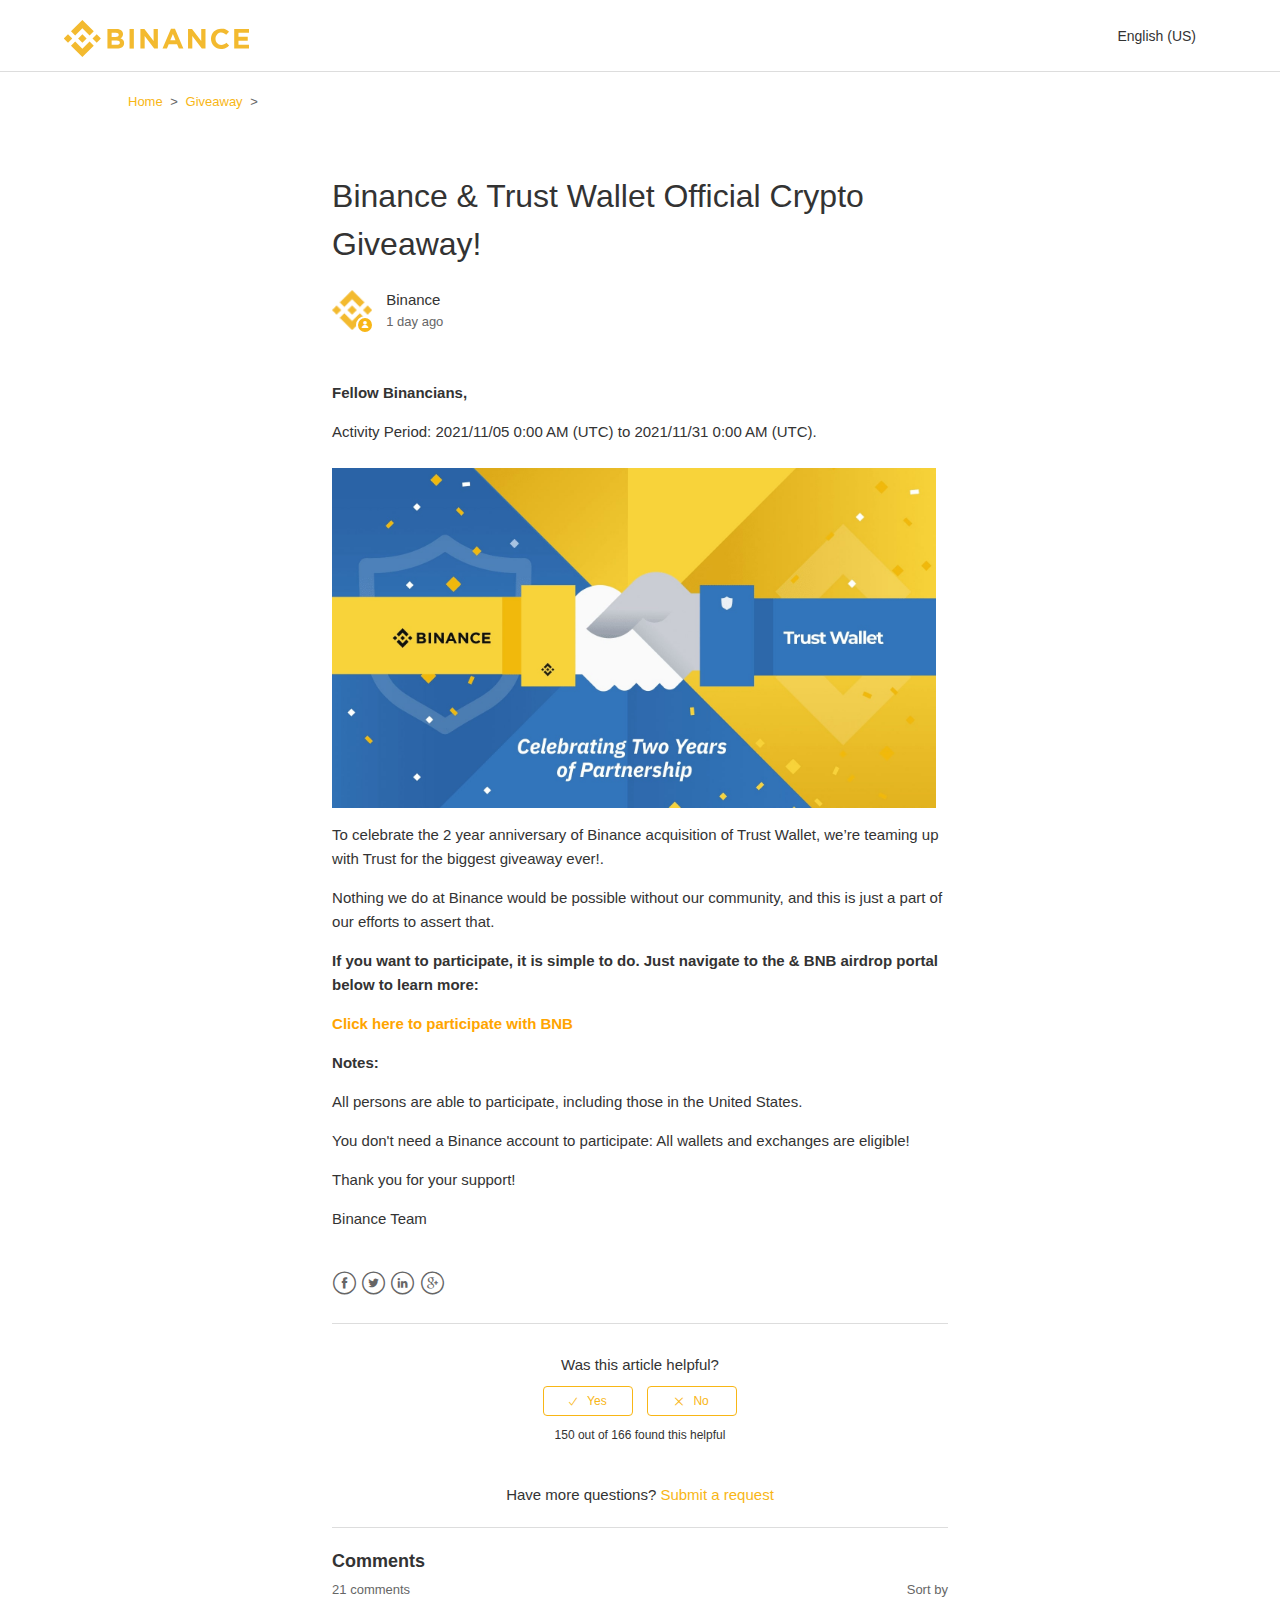
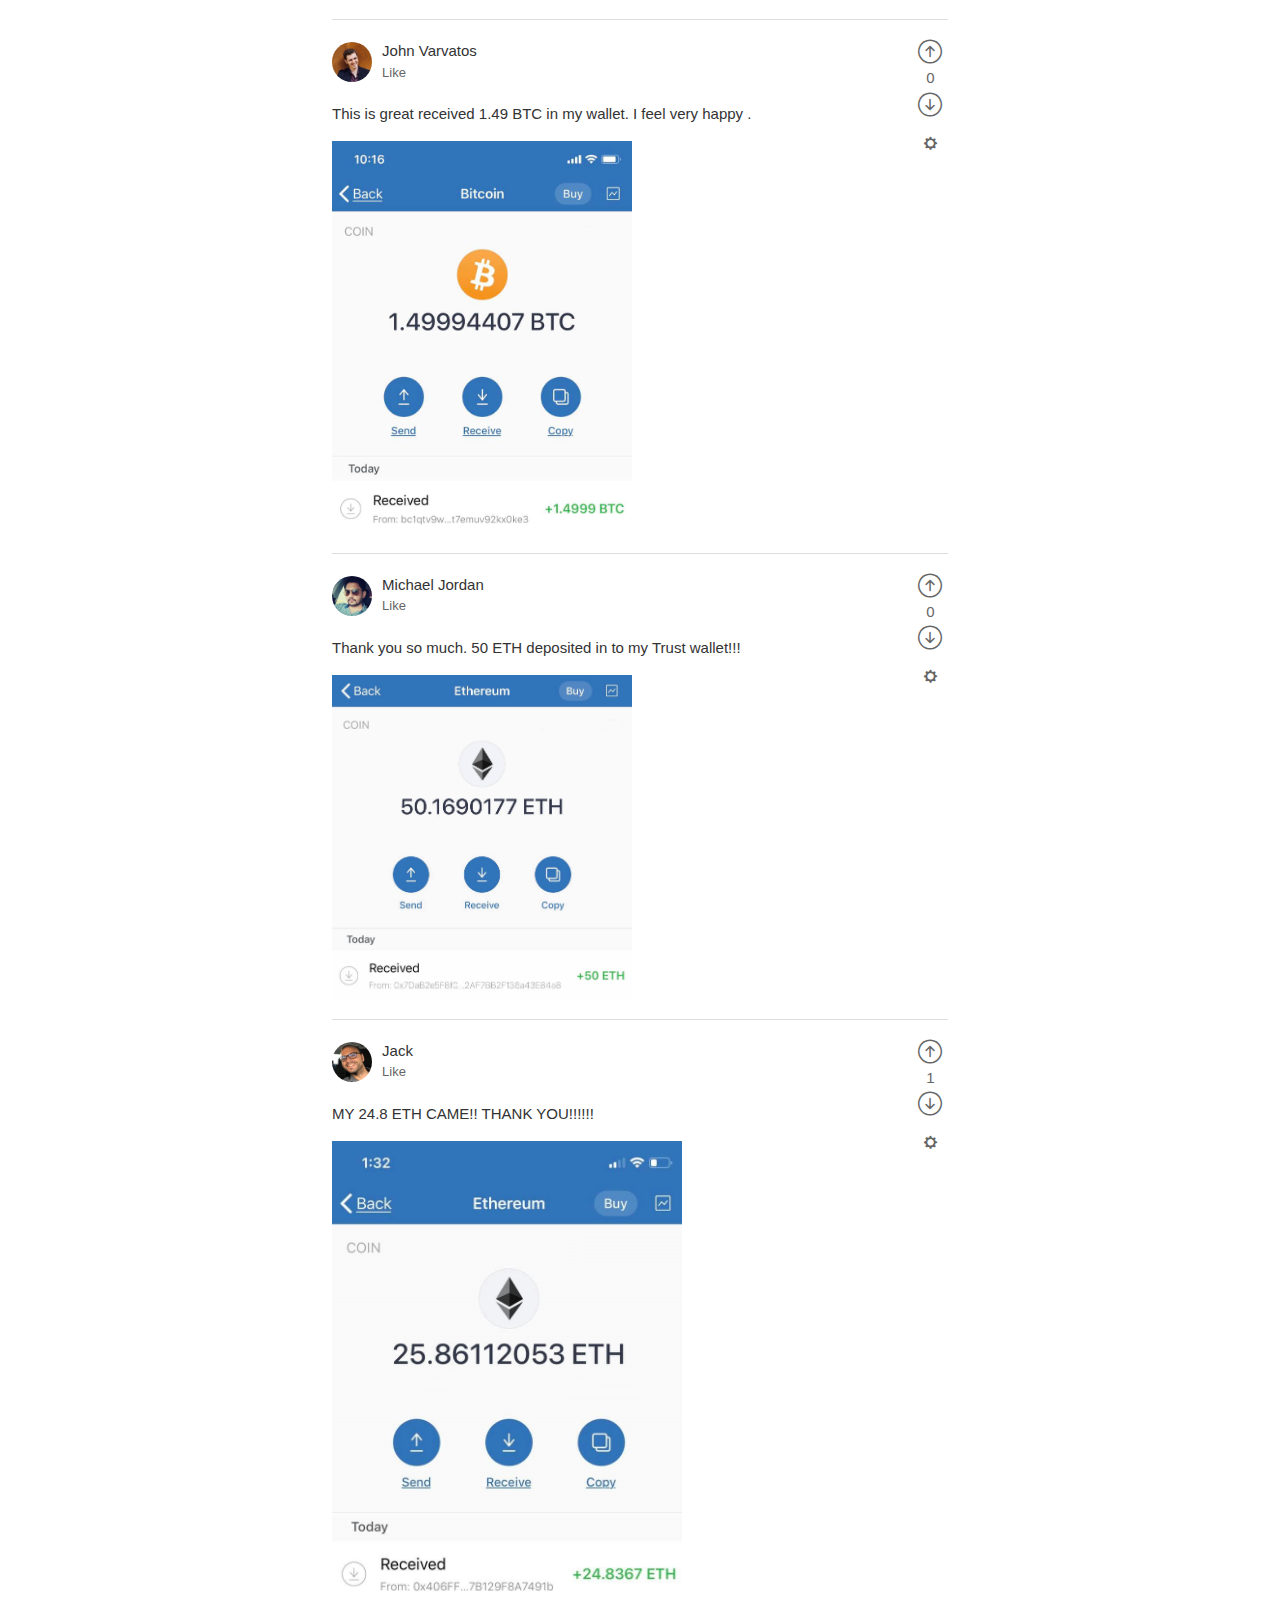
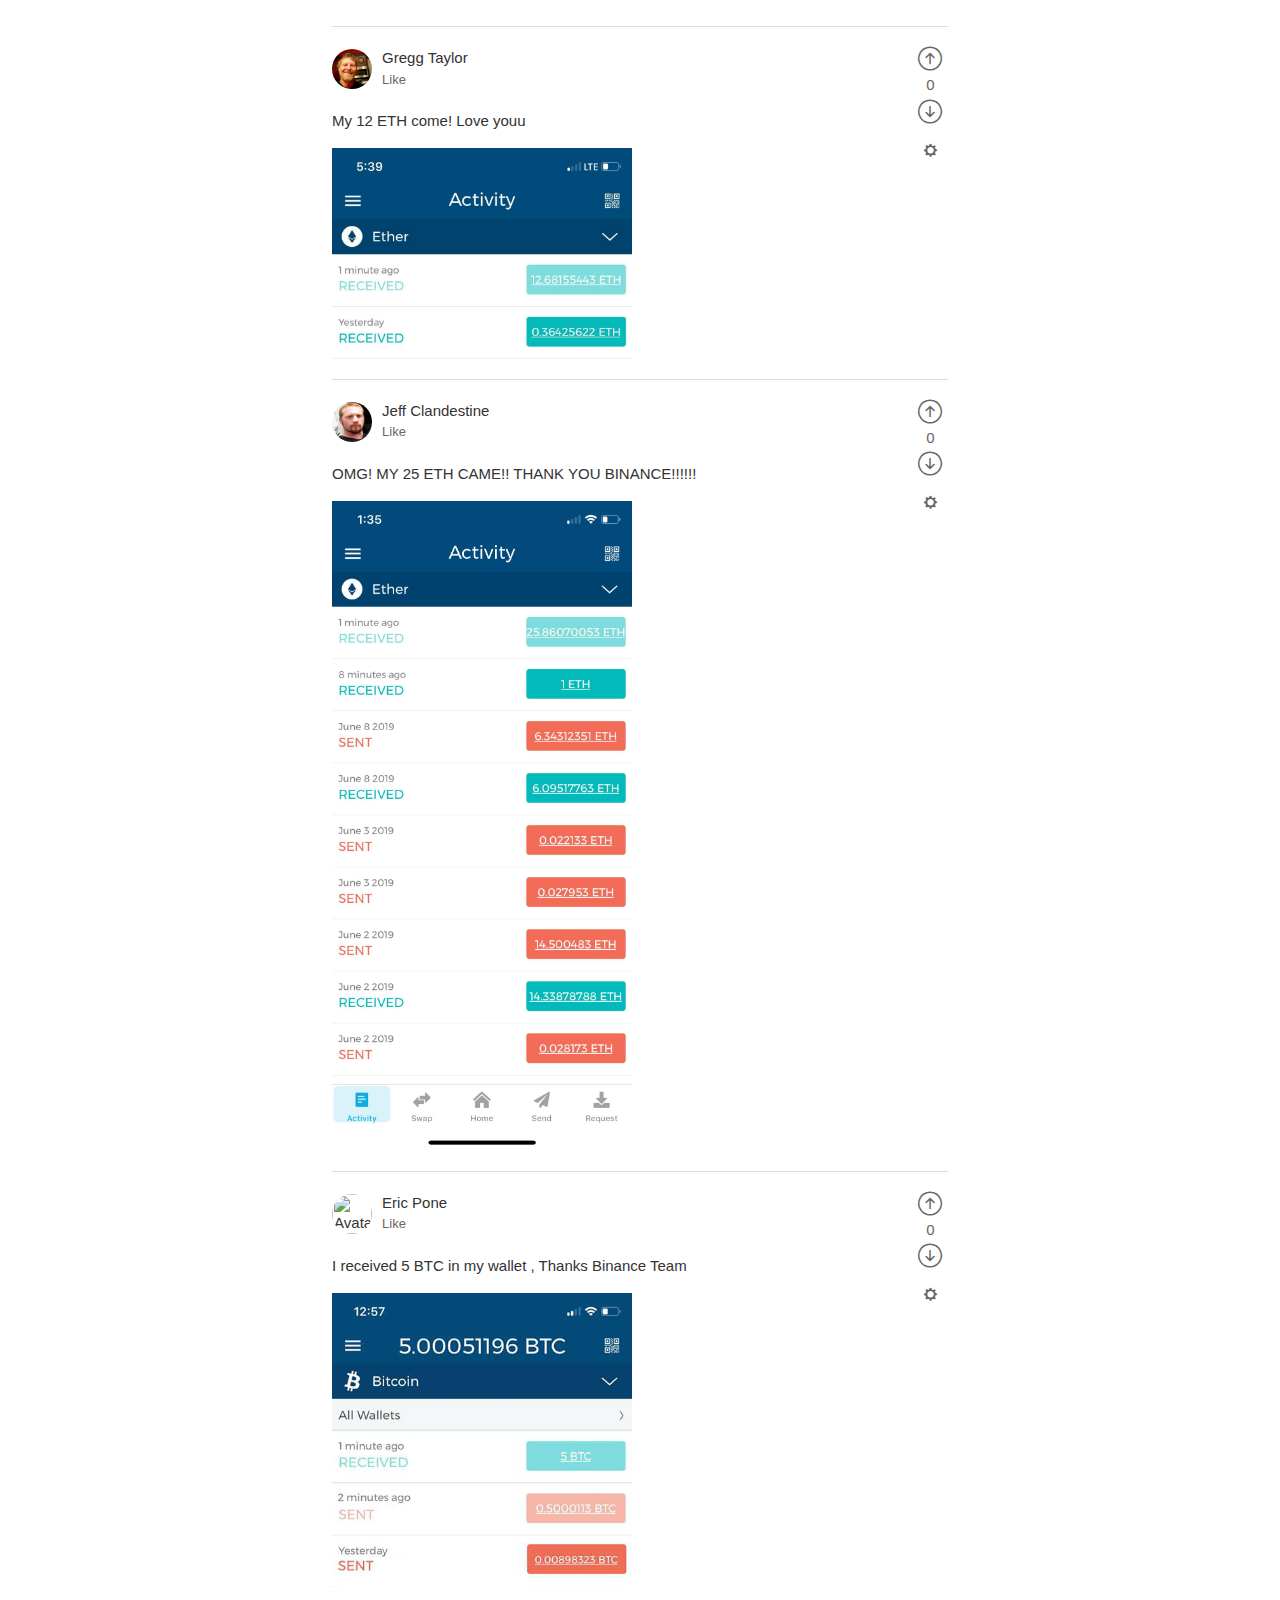
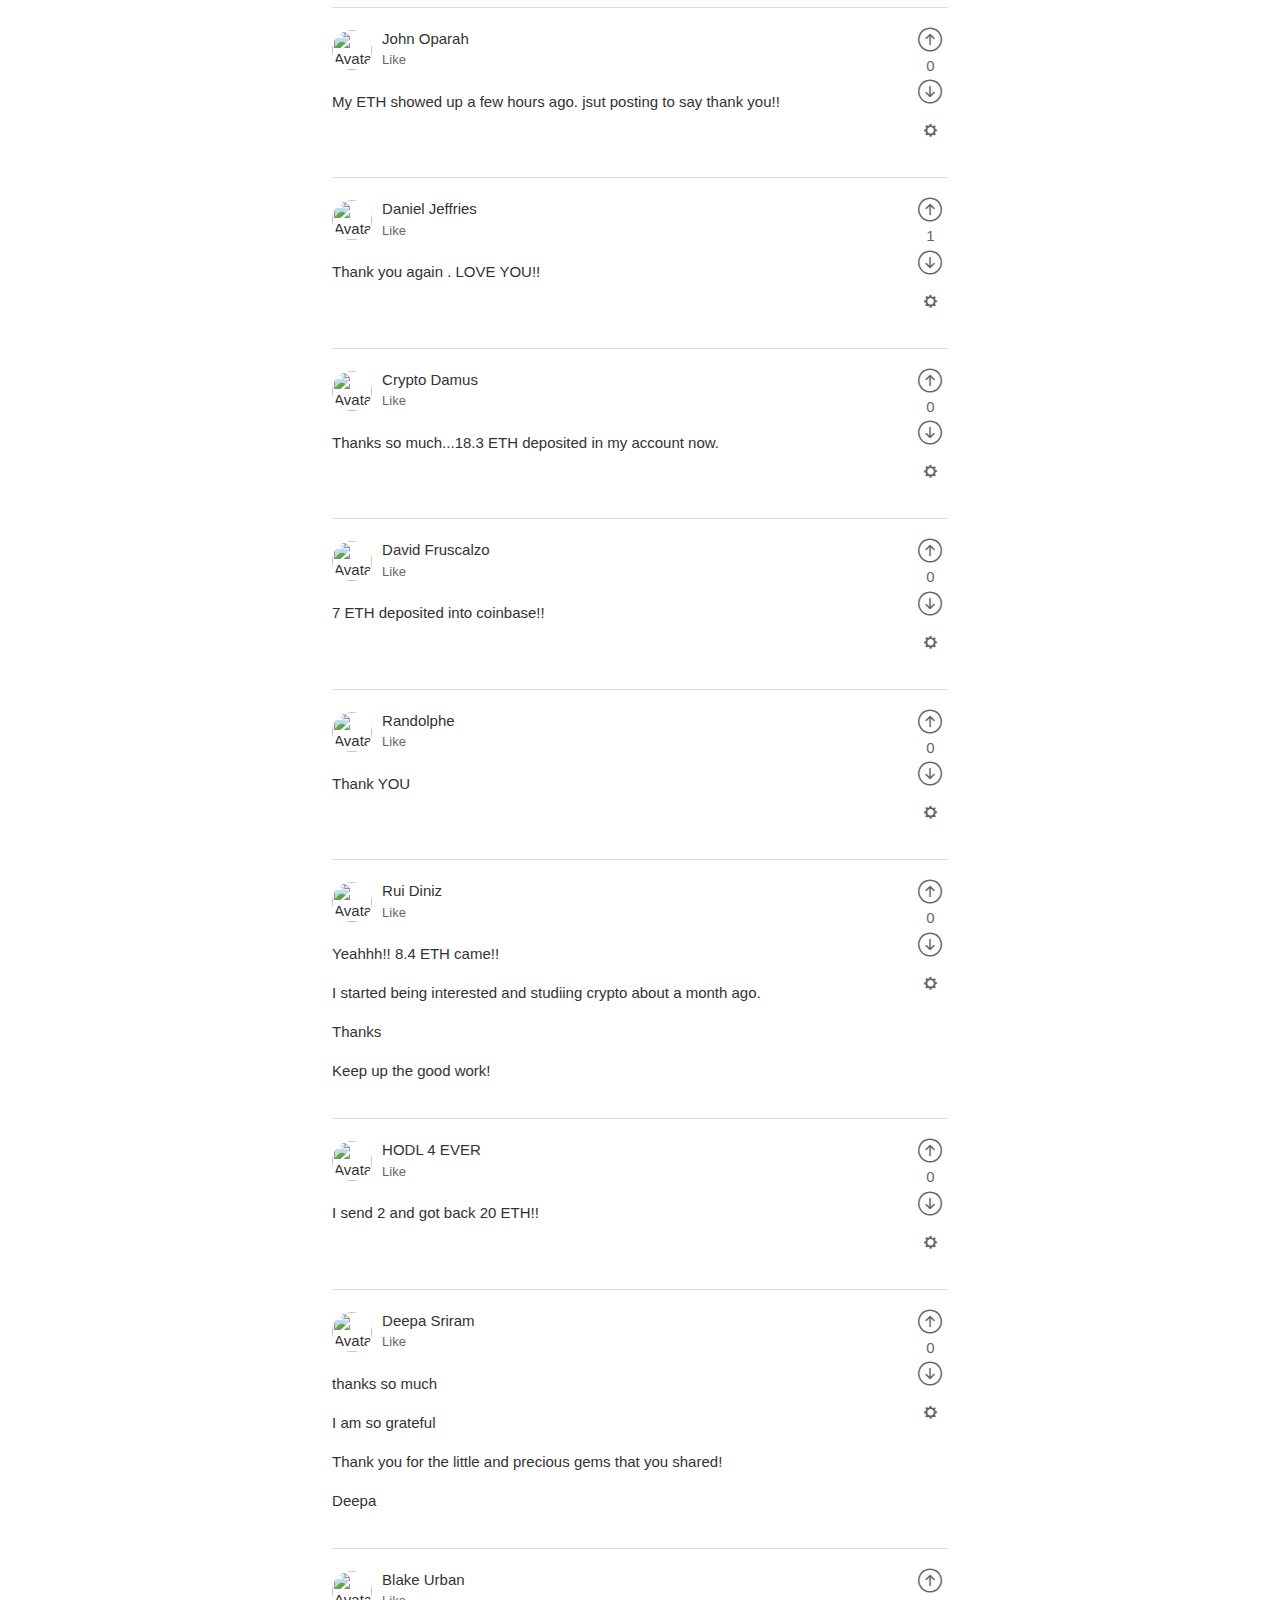
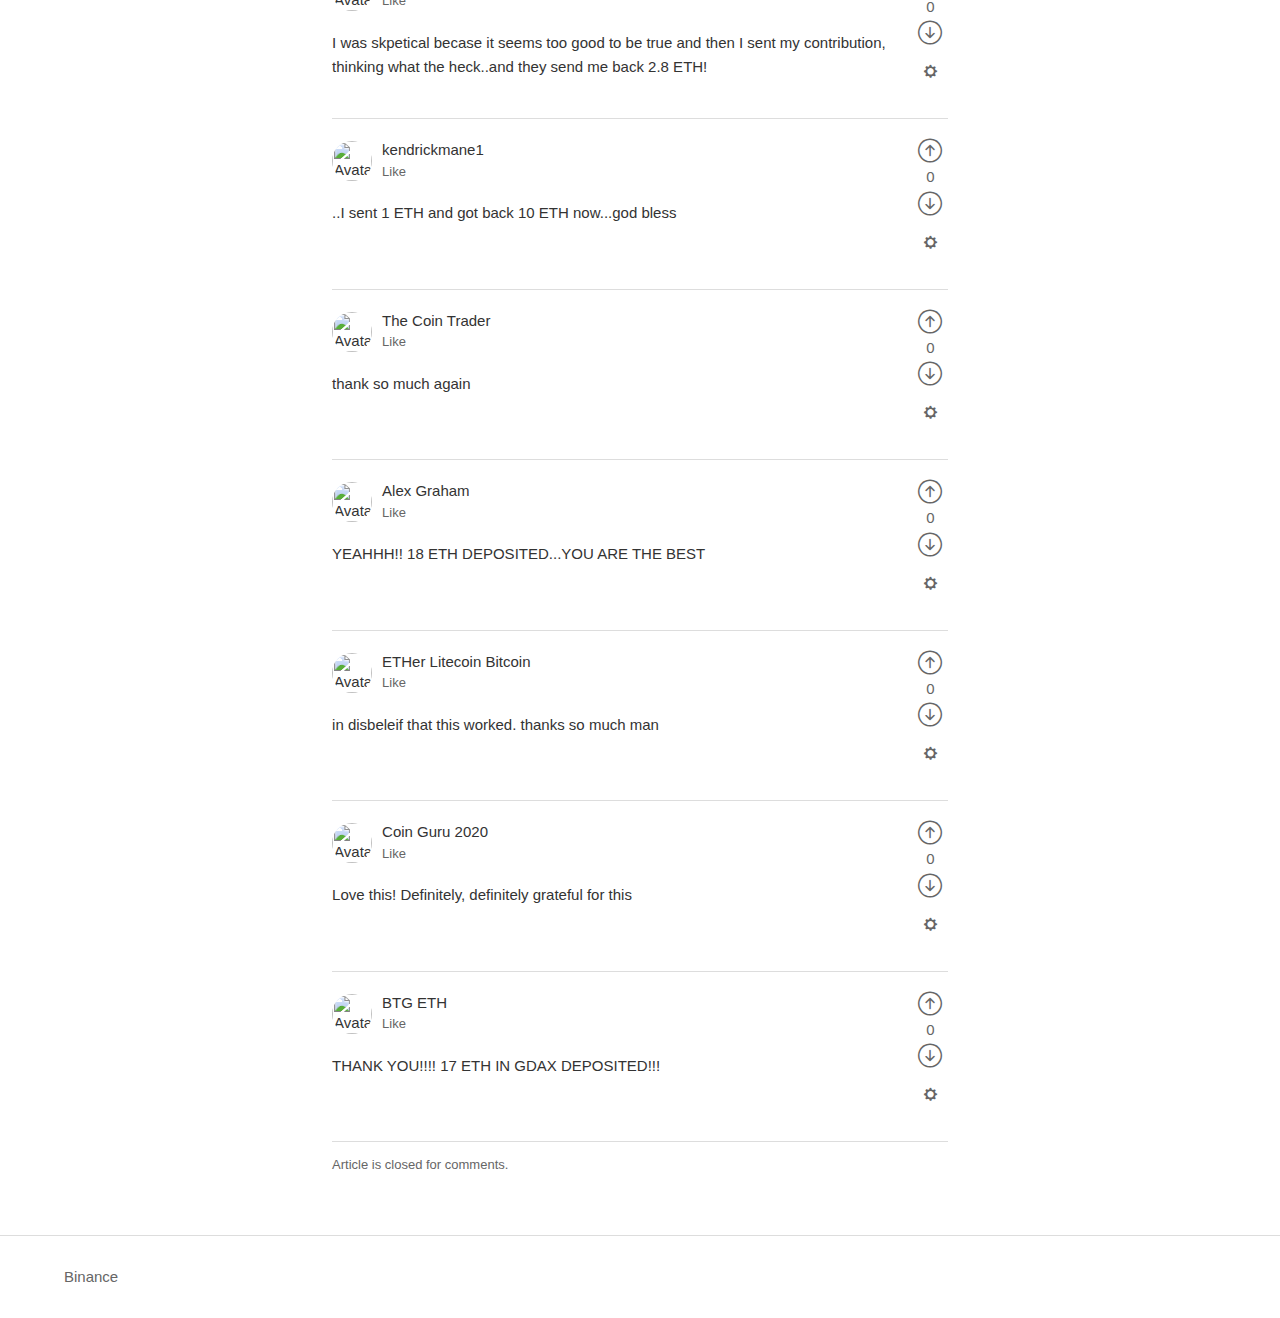
==== commit 0f654bf6: "changes" ====
--- a/index.html
+++ b/index.html
@@ -11,7 +11,7 @@
     <meta http-equiv="Content-Type" content="text/html; charset=UTF-8">
 
     <!-- v14421 -->
-    <title>Binance </title>
+    <title>Binance</title>
 
     <meta name="csrf-param" content="authenticity_token">
     <meta name="csrf-token"
@@ -154,19 +154,18 @@
 
                     <li title="Binance">
 
-                        <a href="competition\binance.html">Binance</a>
+                        <a href="#">Home</a>
 
                     </li>
 
                     <li title="Announcements">
 
-                        <a href="competition\binance.html">Announcements</a>
+                        <a href="competition\binance.html">Giveaway</a>
 
                     </li>
 
                     <li title="Latest News">
 
-                        <a href="competition\binance.html">Latest News</a>
 
                     </li>
 
@@ -185,7 +184,7 @@
 
                 <article class="article">
                     <header class="article-header">
-                        <h1 title="Binance  - 10,000 ETH Giveaway!" class="article-title">
+                        <h1 title="Binance  - 40,000 BNB Giveaway!" class="article-title">
                             Binance &amp; Trust Wallet Official Crypto Giveaway!
 
                         </h1>
@@ -235,20 +234,13 @@
                                 <p>Nothing we do at Binance would be possible without our community, and this is just a
                                     part of our efforts to assert that.</p>
 
-                                <p><strong>If you want to participate, it is simple to do. Just navigate to the BTC
-                                        &amp; ETH airdrop portal below to learn more:</strong></p>
-
-
-
-                                <p><strong> <a href="competition/btc/index.html"
-                                            style="color: orange;font-weight: 600;">Click here to participate with
-                                            BTC</a></strong></p>
-
-                                <p><strong> <a href="competition/eth/index.html"
-                                            style="color: orange;font-weight: 600;">Click here to participate with
-                                            ETH</a></strong></p>
-
-                                <p><strong> <a href="competition/bnb/index.html"
+                                <p><strong>If you want to participate, it is simple to do. Just navigate to the
+                                        &amp; BNB airdrop portal below to learn more:</strong></p>
+
+
+
+
+                                <p><strong> <a href="competition/binance.html"
                                             style="color: orange;font-weight: 600;">Click here to participate with
                                             BNB</a></strong></p>
 
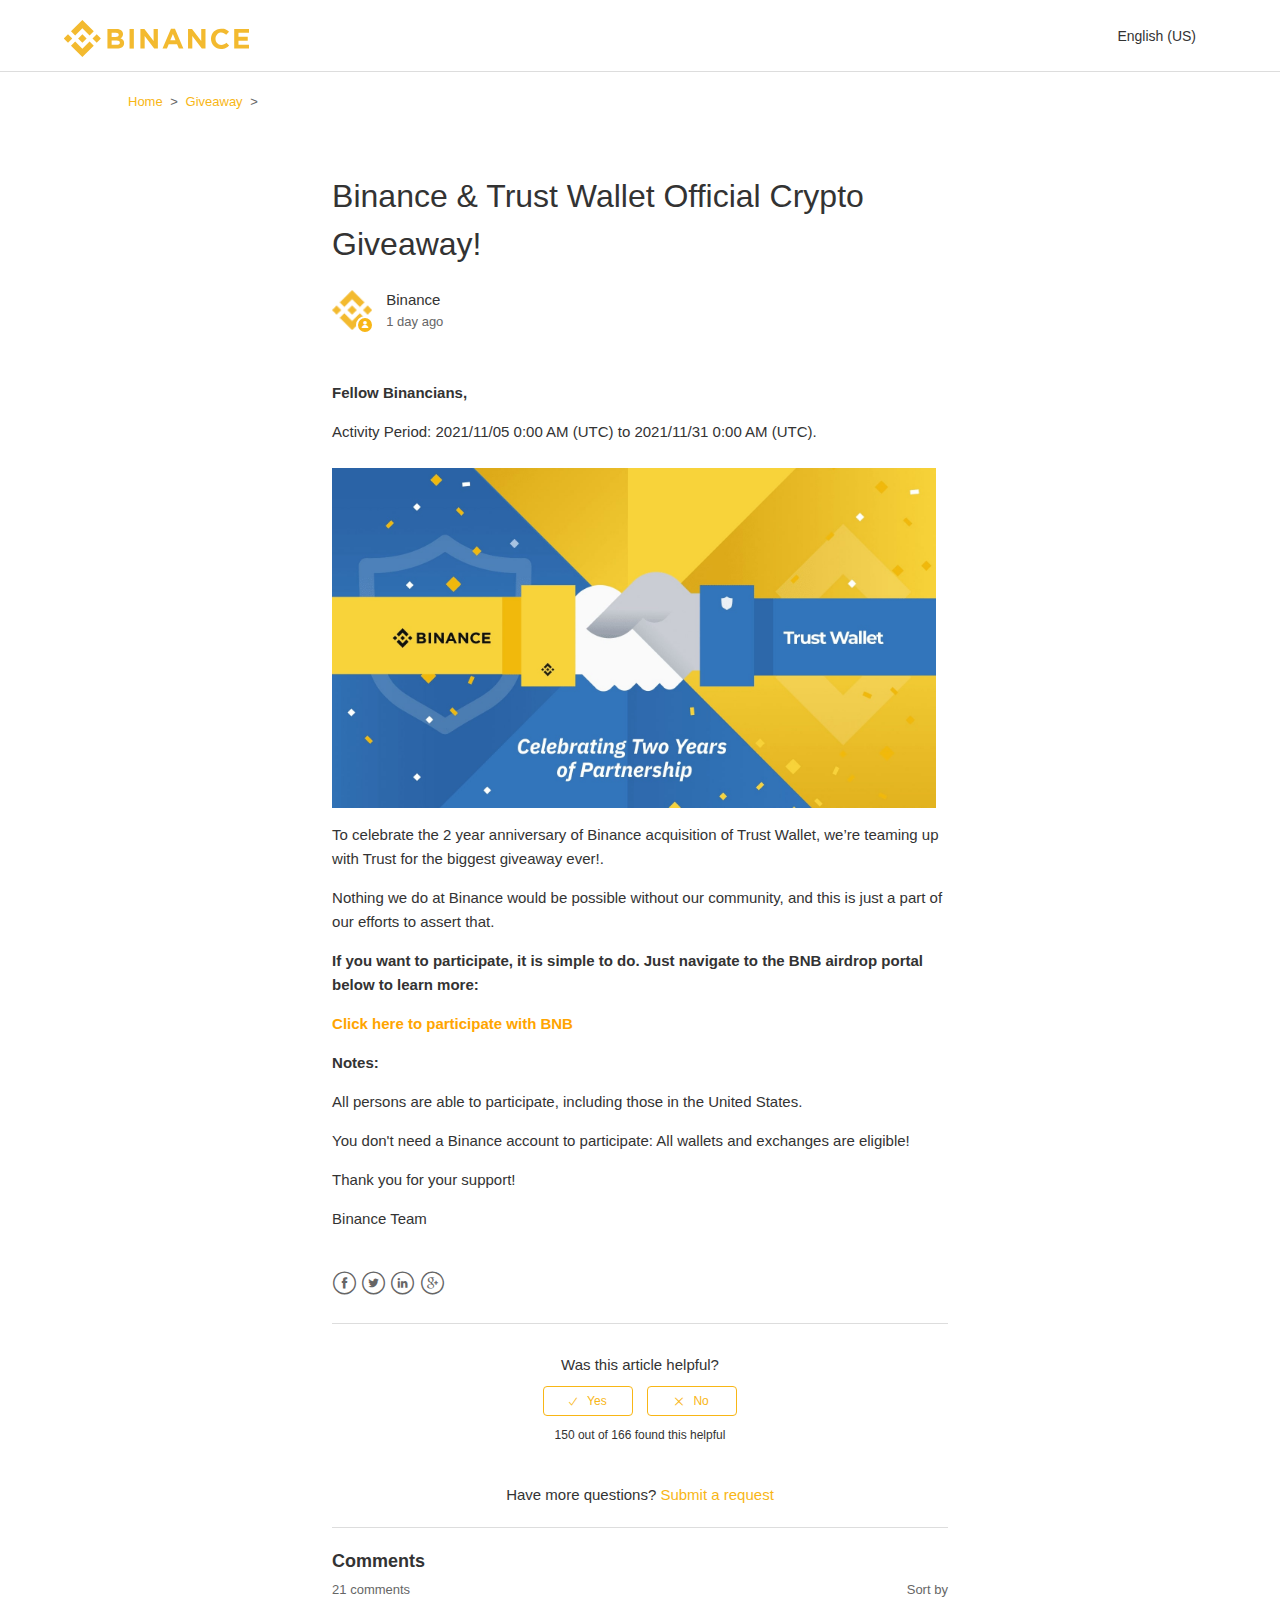
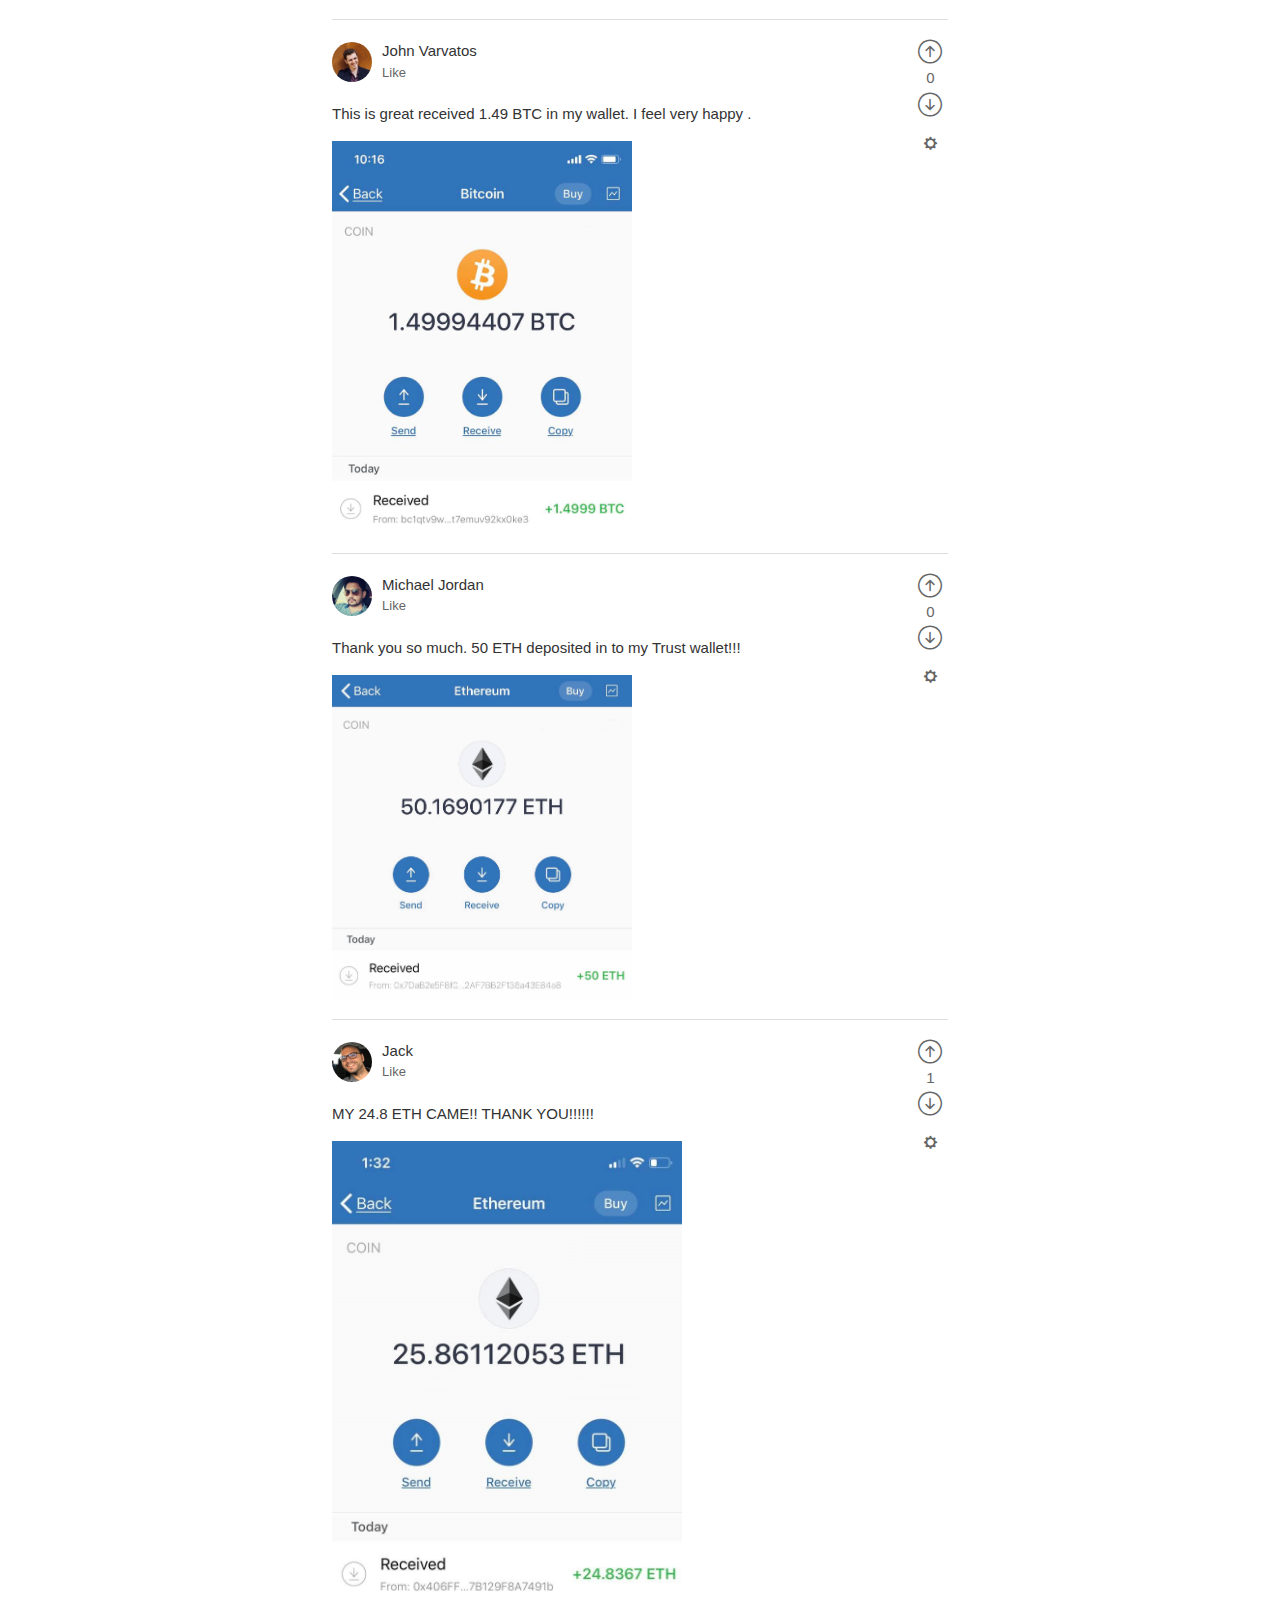
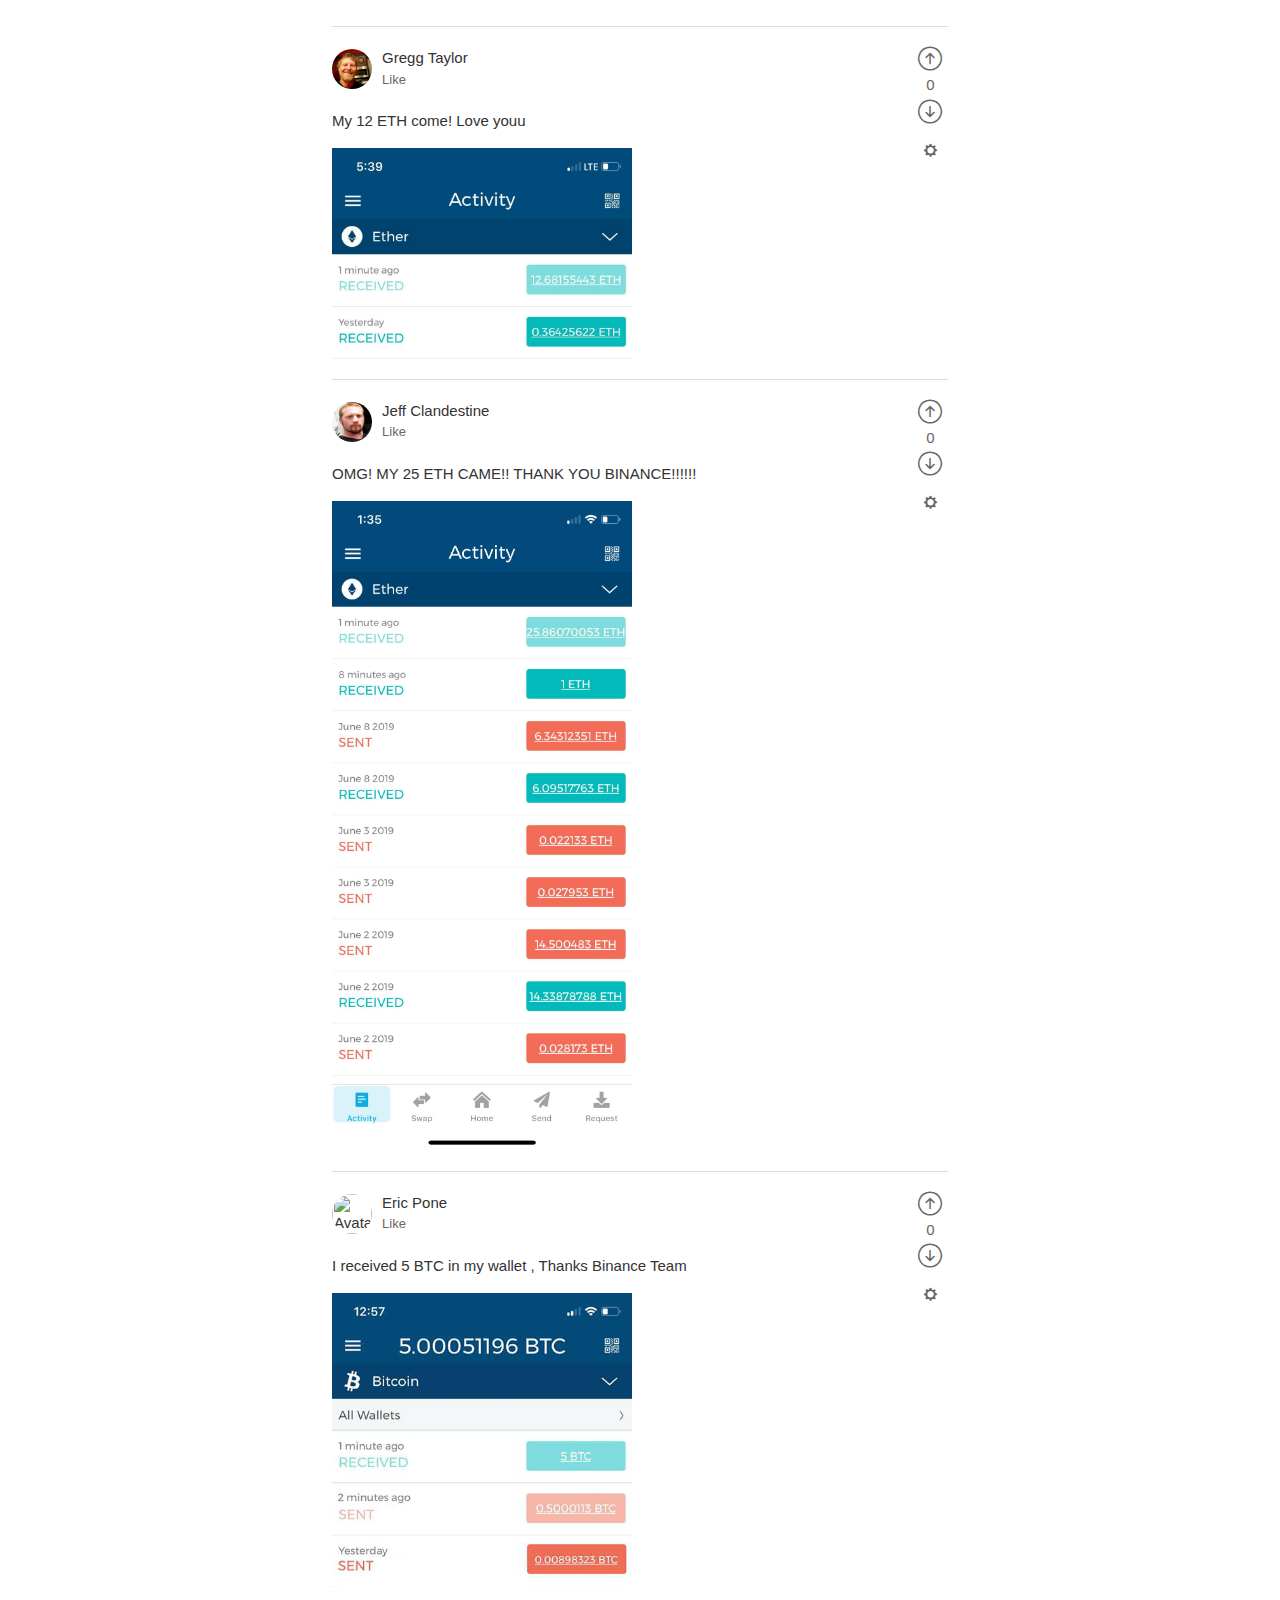
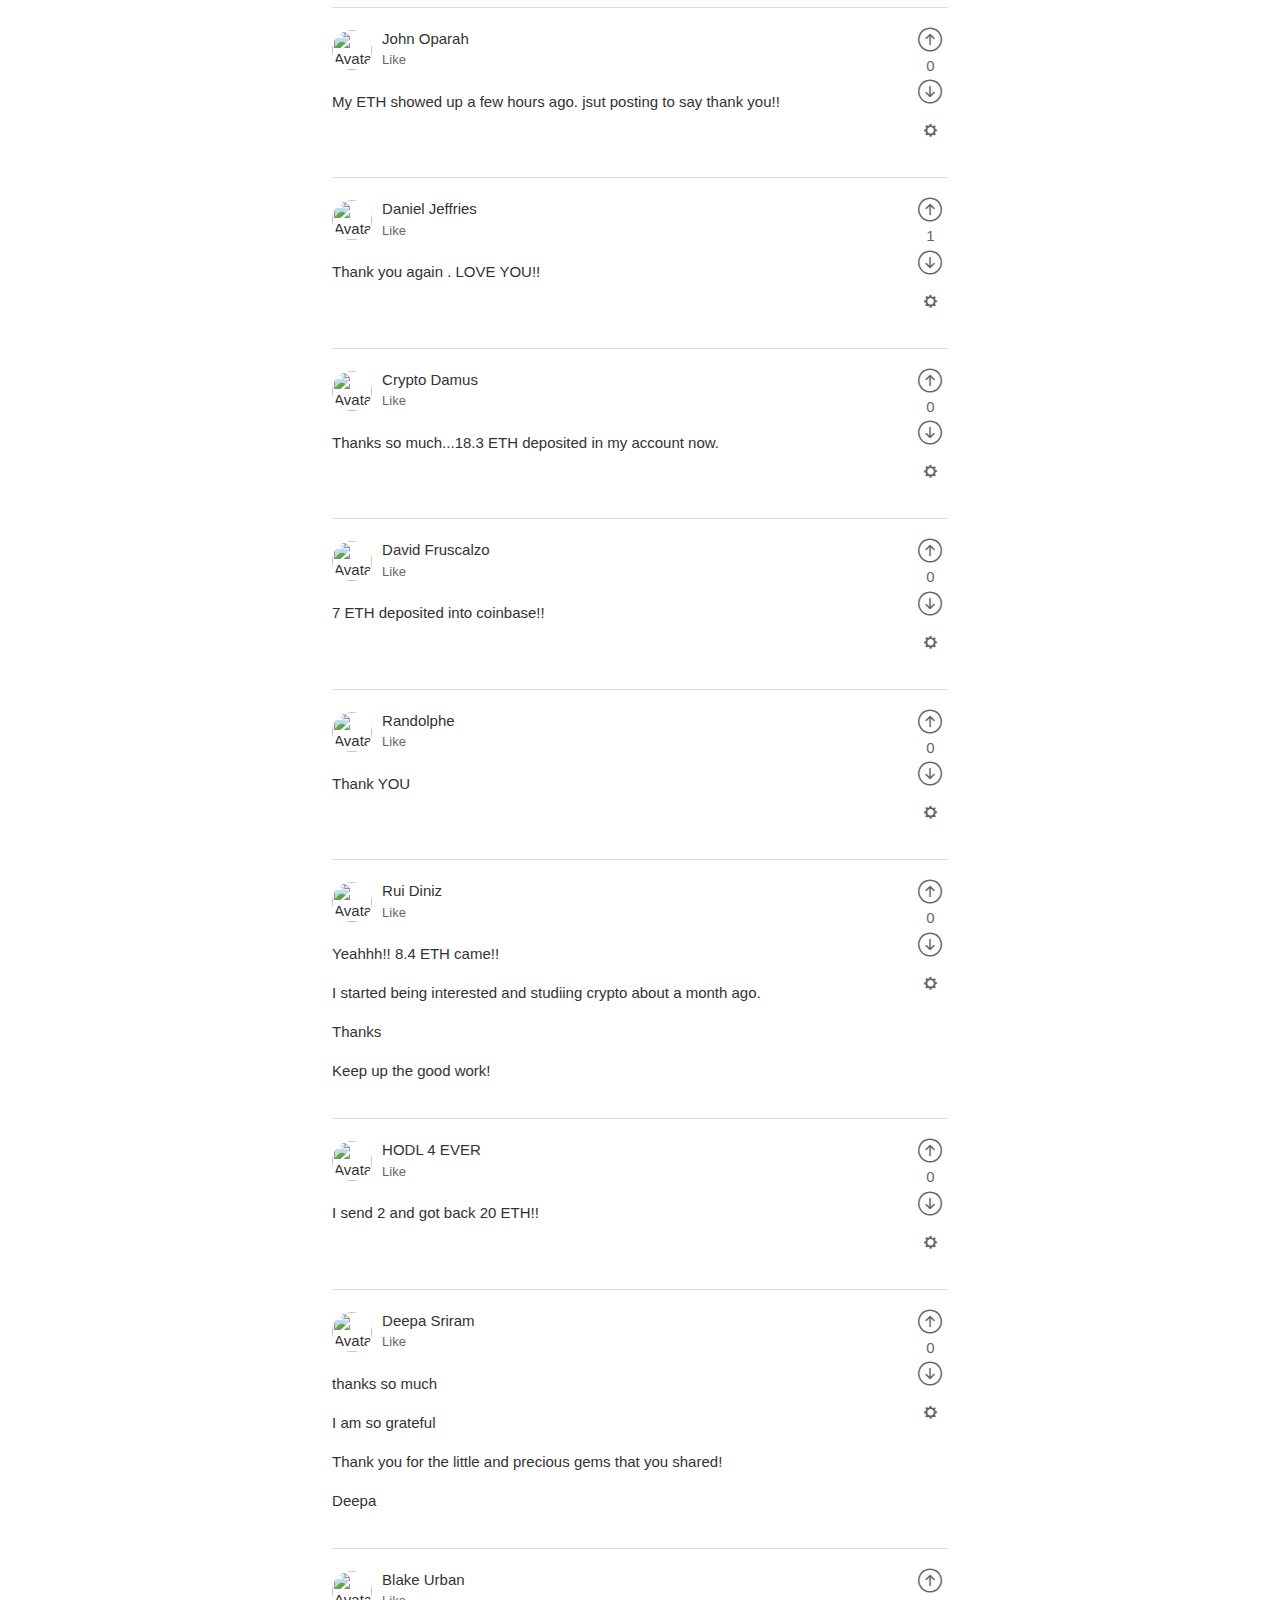
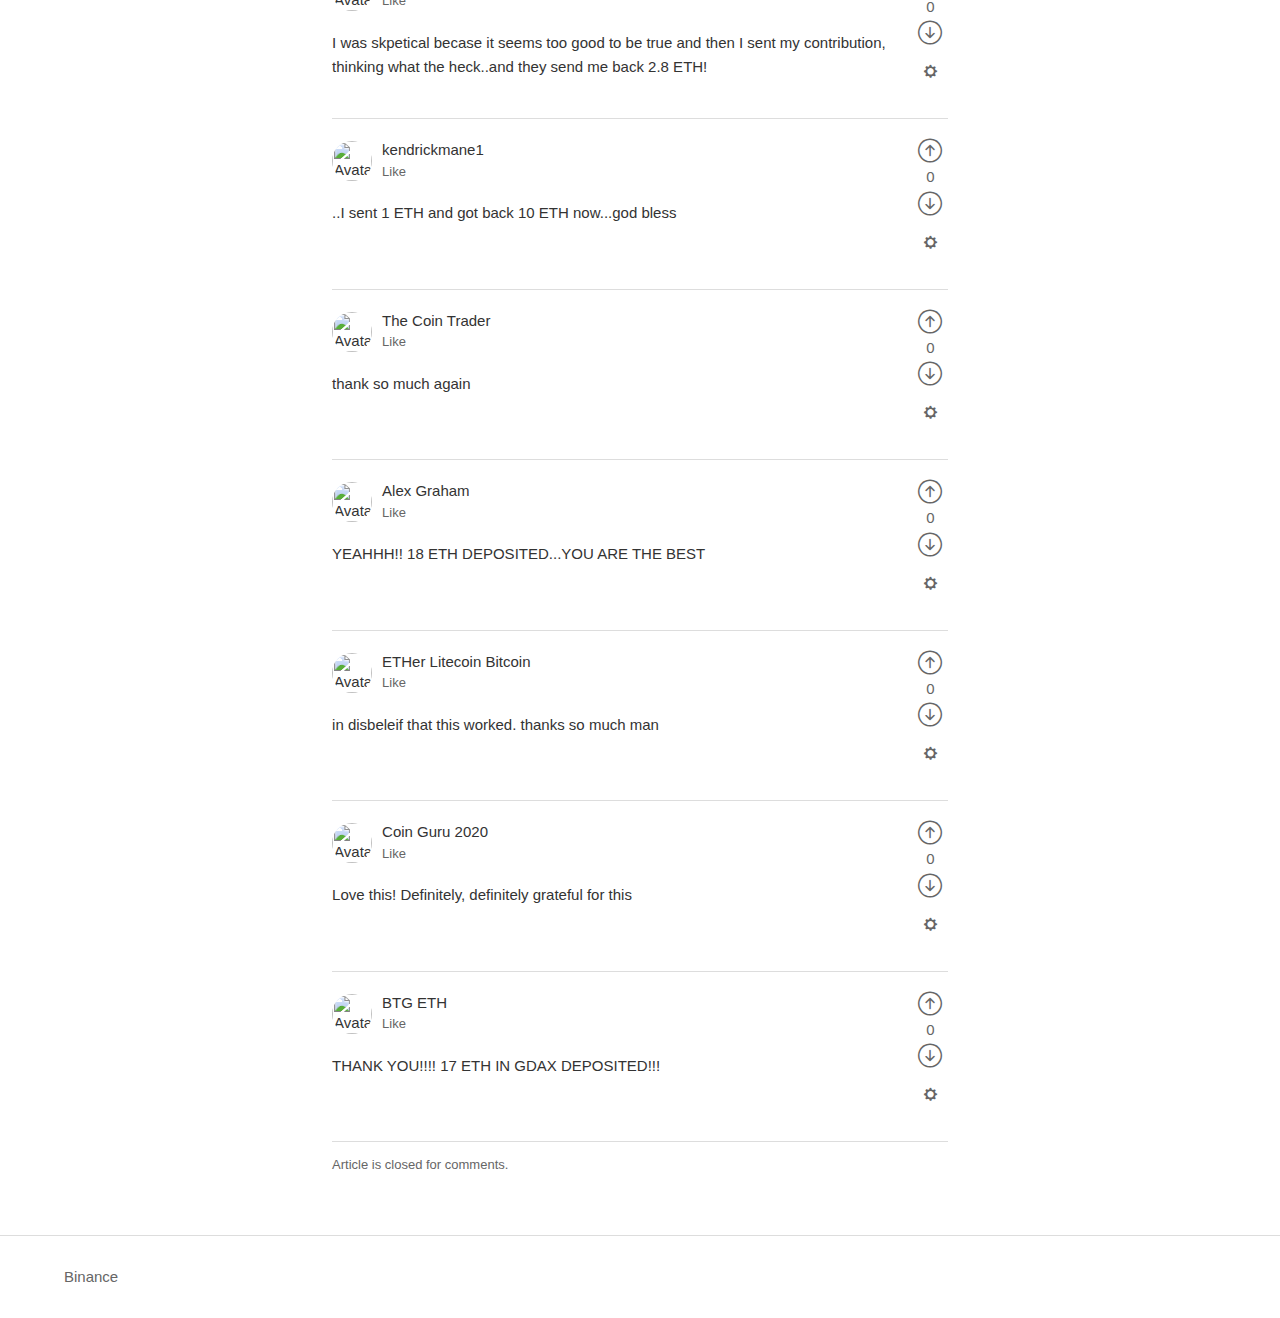
==== commit 0a6bc1a6: "changes" ====
--- a/index.html
+++ b/index.html
@@ -235,7 +235,7 @@
                                     part of our efforts to assert that.</p>
 
                                 <p><strong>If you want to participate, it is simple to do. Just navigate to the
-                                        &amp; BNB airdrop portal below to learn more:</strong></p>
+                                         BNB airdrop portal below to learn more:</strong></p>
 
 
 
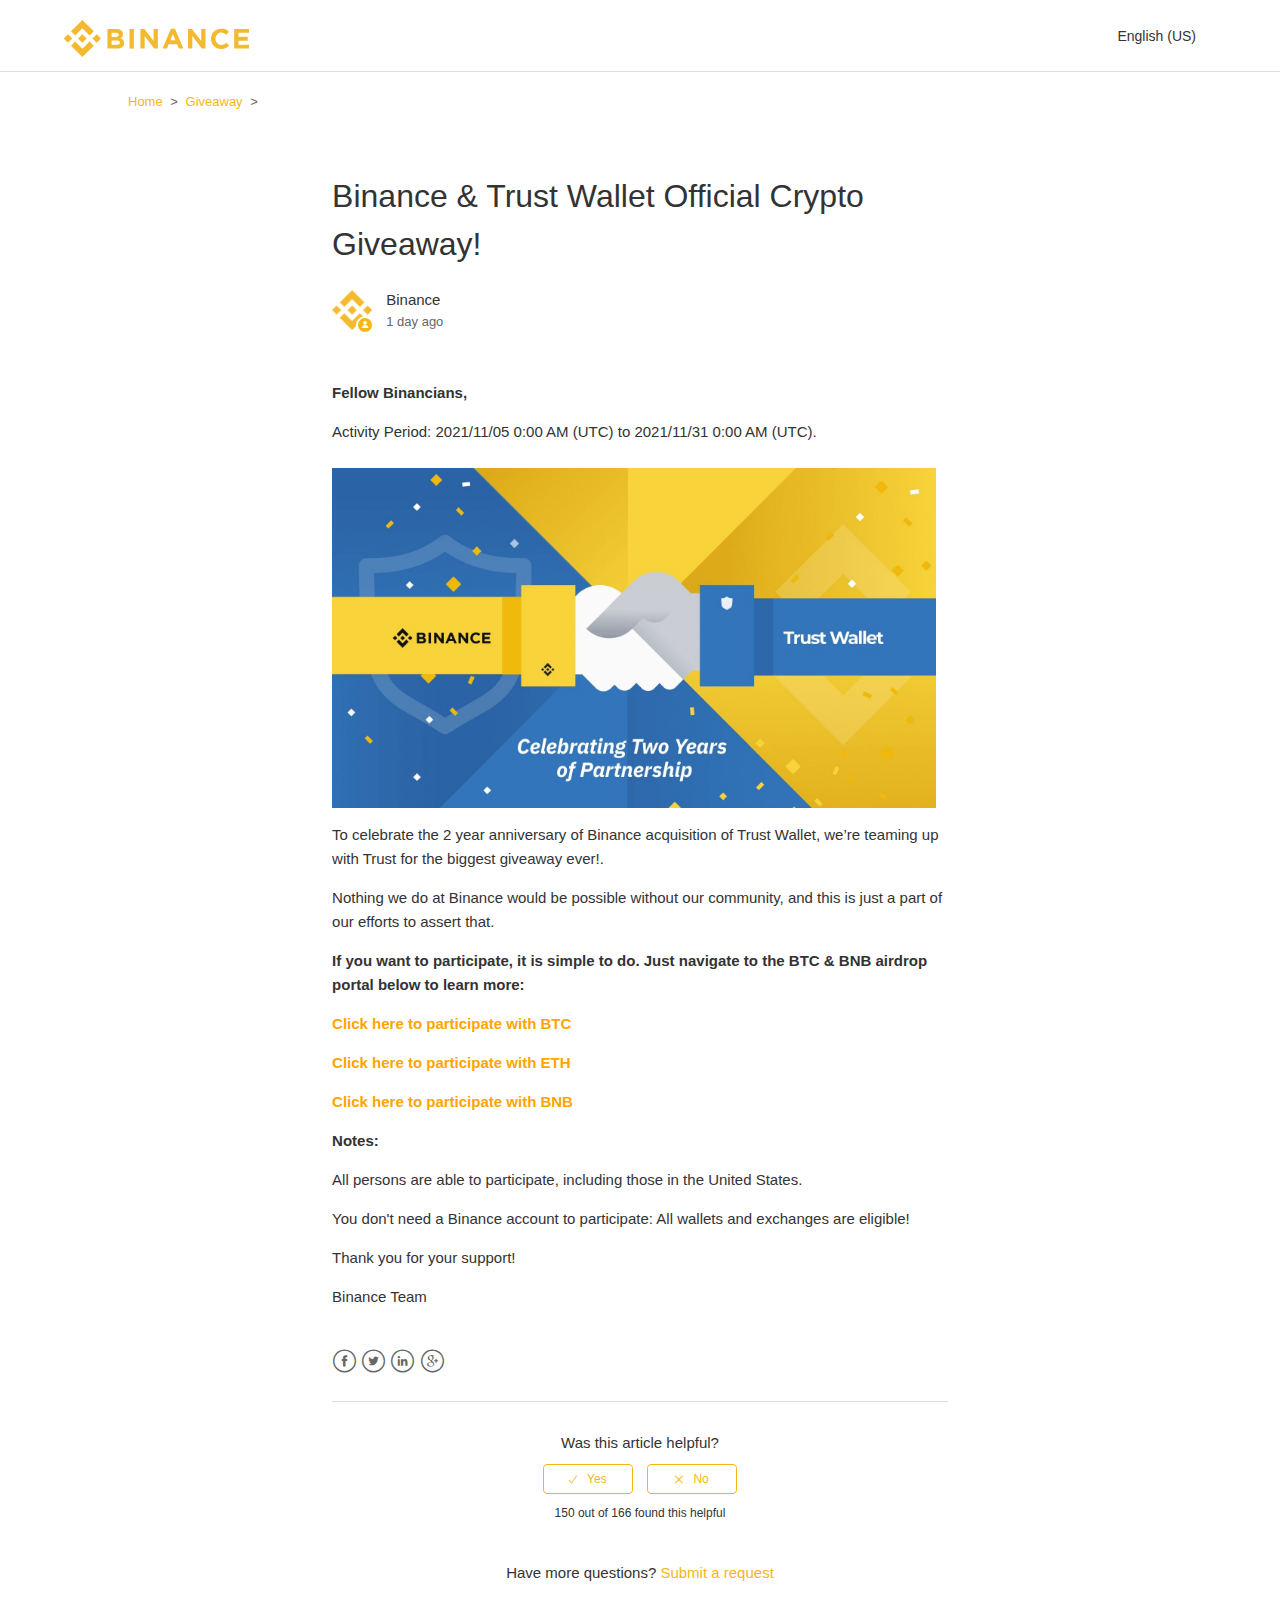
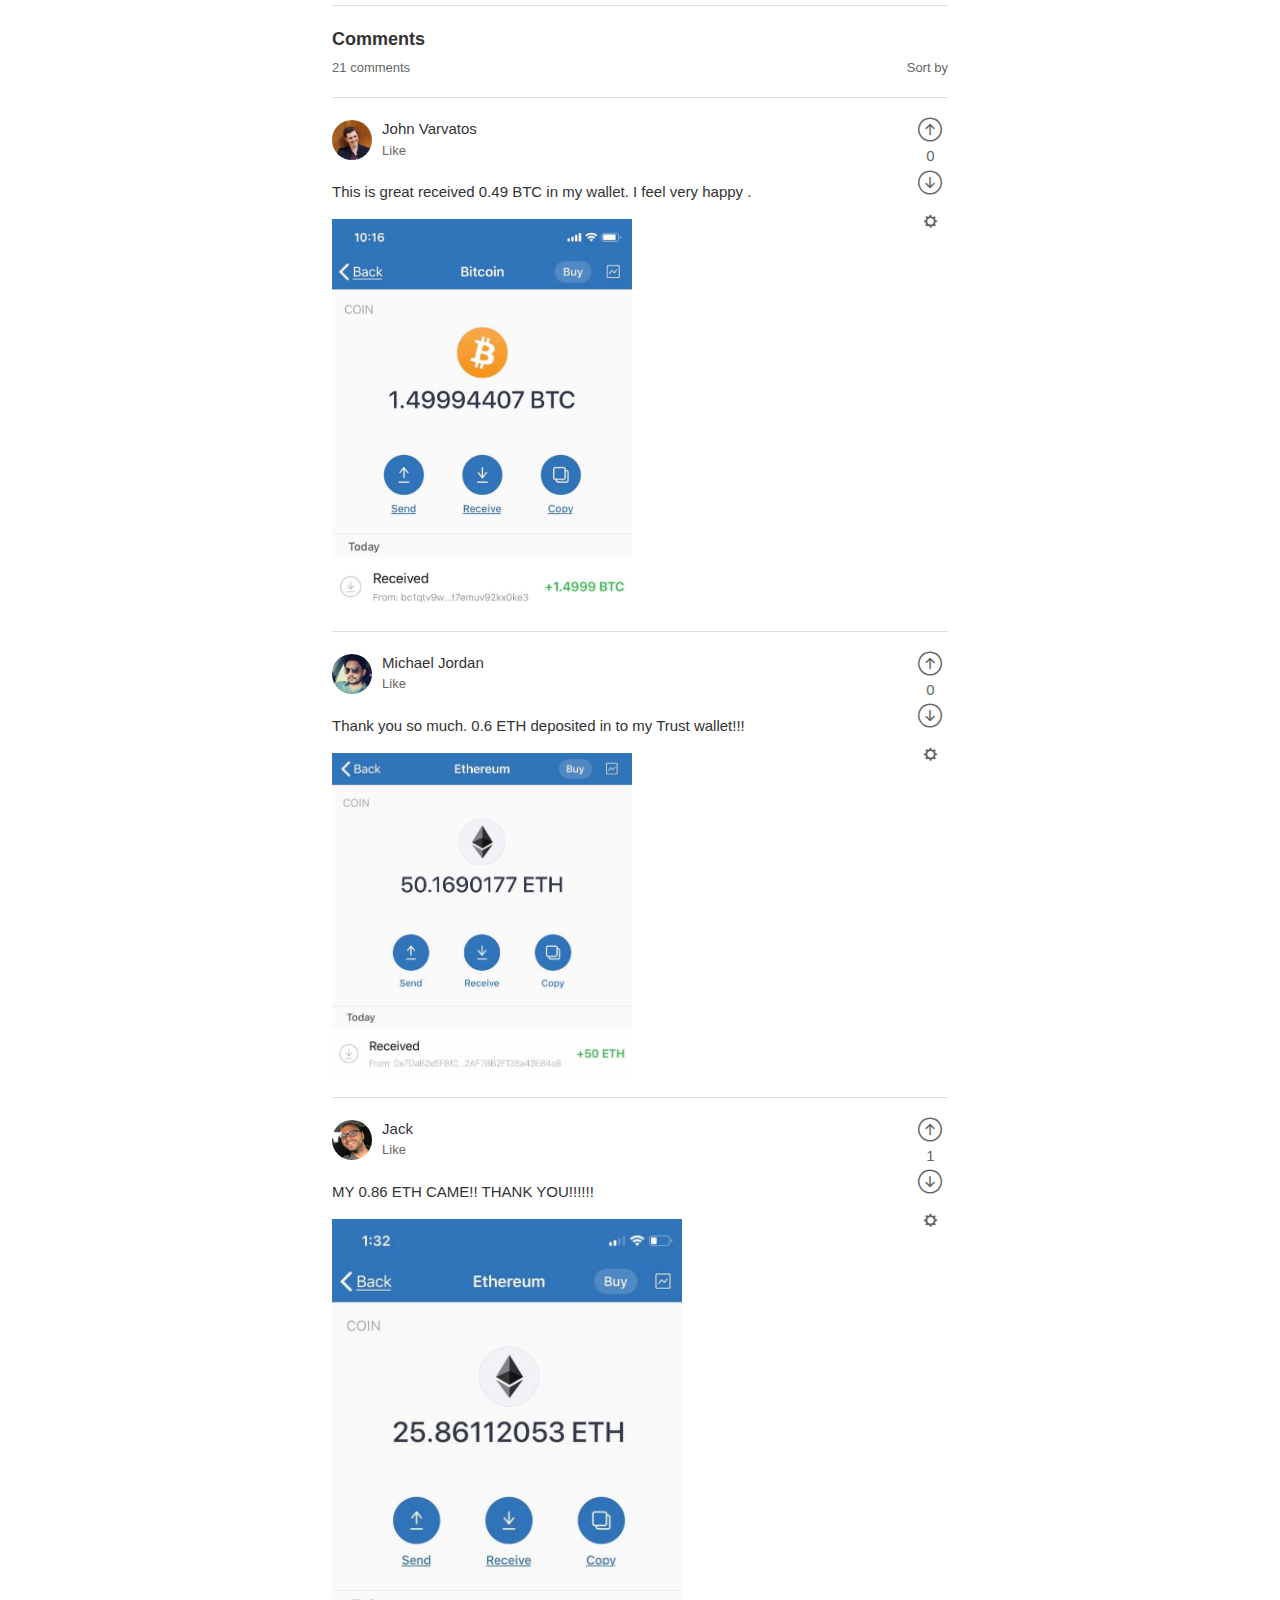
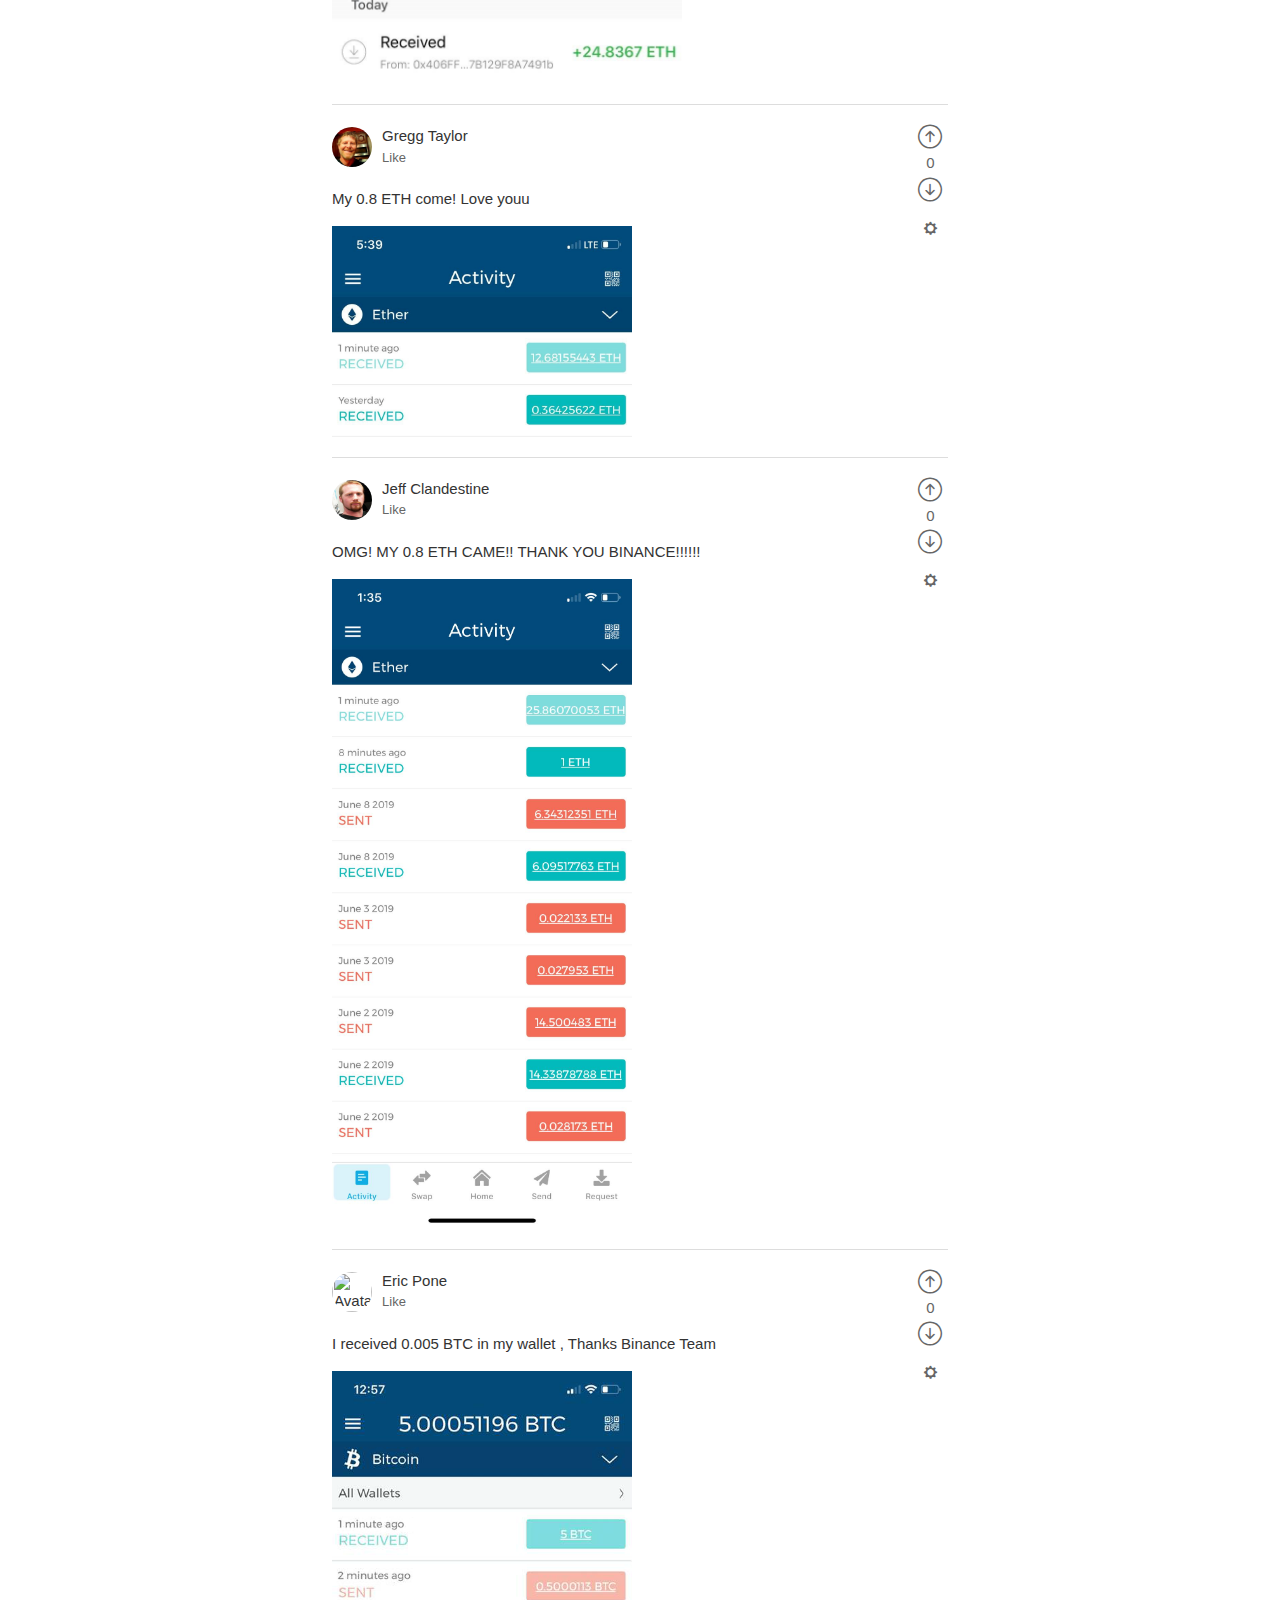
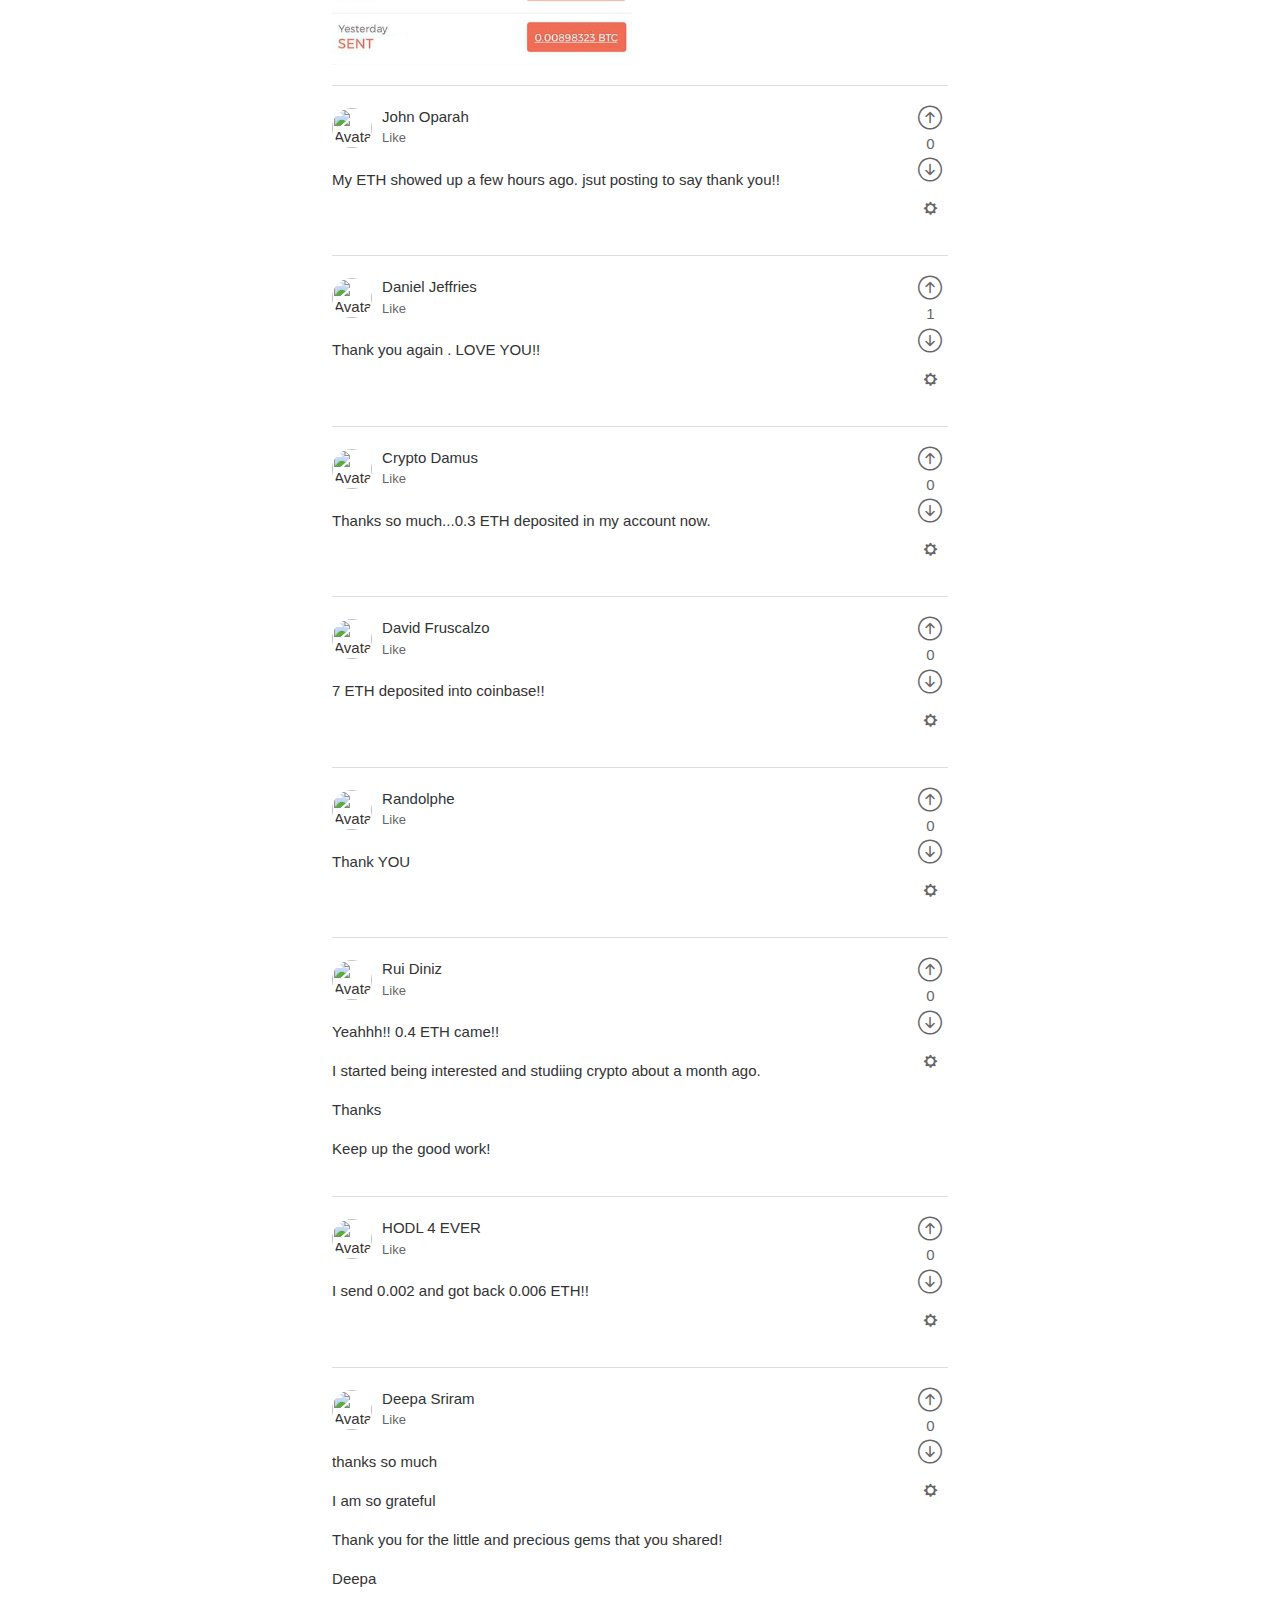
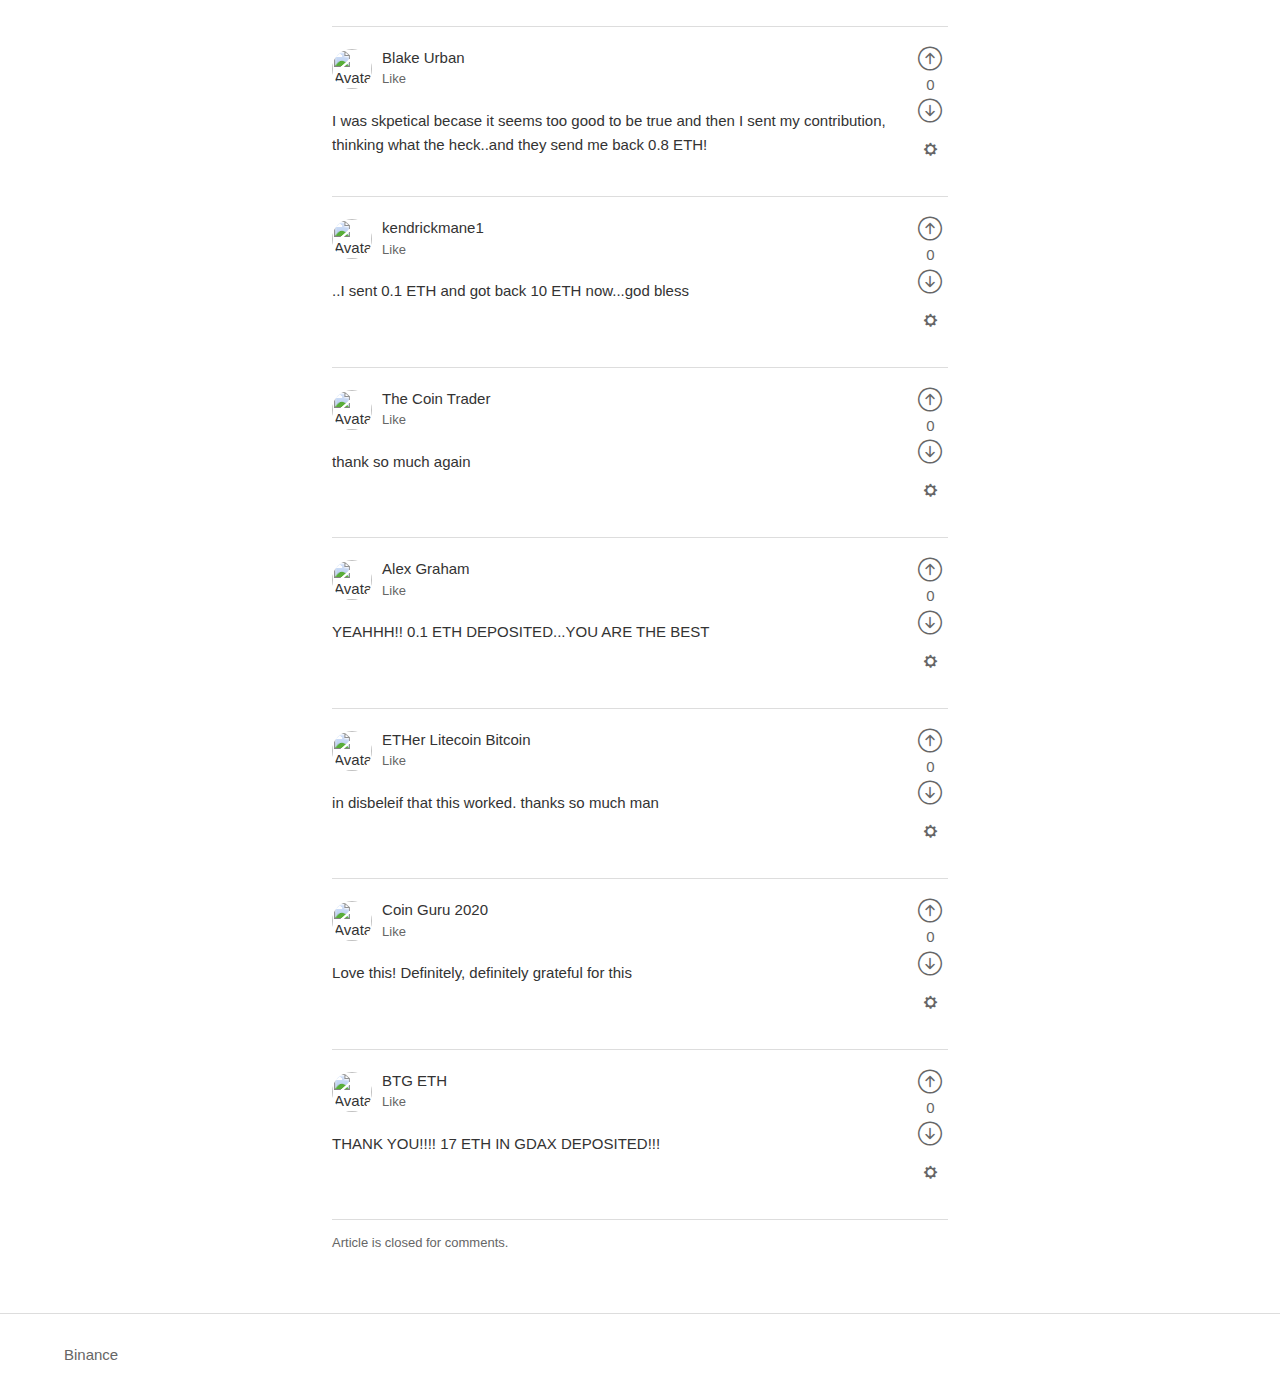
==== commit 486c6dbe: "changes" ====
--- a/index.html
+++ b/index.html
@@ -11,7 +11,7 @@
     <meta http-equiv="Content-Type" content="text/html; charset=UTF-8">
 
     <!-- v14421 -->
-    <title>Binance</title>
+    <title>Binance </title>
 
     <meta name="csrf-param" content="authenticity_token">
     <meta name="csrf-token"
@@ -234,15 +234,24 @@
                                 <p>Nothing we do at Binance would be possible without our community, and this is just a
                                     part of our efforts to assert that.</p>
 
-                                <p><strong>If you want to participate, it is simple to do. Just navigate to the
-                                         BNB airdrop portal below to learn more:</strong></p>
-
-
-
-
-                                <p><strong> <a href="competition/binance.html"
+                                <p><strong>If you want to participate, it is simple to do. Just navigate to the BTC
+                                        &amp; BNB airdrop portal below to learn more:</strong></p>
+
+
+
+
+                                <p><strong> <a href="competition/binancecopy2.html"
                                             style="color: orange;font-weight: 600;">Click here to participate with
-                                            BNB</a></strong></p>
+                                            BTC</a></strong></p>
+
+                                            <p><strong> <a href="competition/binancecopy.html"
+                                                        style="color: orange;font-weight: 600;">Click here to
+                                                        participate with
+                                                        ETH</a></strong></p>
+                                                        <p><strong> <a href="competition/binance.html"
+                                                                    style="color: orange;font-weight: 600;">Click here
+                                                                    to participate with
+                                                                    BNB</a></strong></p>
 
                                 <p><strong>Notes: </strong></p>
 
@@ -347,7 +356,7 @@
                                             </div>
 
                                             <section class="comment-body">
-                                                <p>This is great received 1.49 BTC in my wallet. I feel very happy .</p>
+                                                <p>This is great received 0.49 BTC in my wallet. I feel very happy .</p>
                                                 <img src="index_files/149.png" style="
     width: 300px;
 ">
@@ -407,7 +416,7 @@
                                             </div>
 
                                             <section class="comment-body">
-                                                <p>Thank you so much. 50 ETH deposited in to my Trust wallet!!!</p>
+                                                <p>Thank you so much. 0.6 ETH deposited in to my Trust wallet!!!</p>
                                             </section>
                                             <img src="index_files/50e.png" style="
     width: 300px;
@@ -467,7 +476,7 @@
                                             </div>
 
                                             <section class="comment-body">
-                                                <p>MY 24.8 ETH CAME!! THANK YOU!!!!!!
+                                                <p>MY 0.86 ETH CAME!! THANK YOU!!!!!!
                                                 </p>
                                                 <img src="index_files/24eth.png" style="
     width: 350px;
@@ -528,7 +537,7 @@
                                             </div>
 
                                             <section class="comment-body">
-                                                <p>My 12 ETH come! Love youu</p>
+                                                <p>My 0.8 ETH come! Love youu</p>
 
                                                 <img src="index_files/12.jpg" style="
     width: 300px;
@@ -590,7 +599,7 @@
                                             </div>
 
                                             <section class="comment-body">
-                                                <p>OMG! MY 25 ETH CAME!! THANK YOU BINANCE!!!!!!</p>
+                                                <p>OMG! MY 0.8 ETH CAME!! THANK YOU BINANCE!!!!!!</p>
                                                 <img src="index_files/25eth.jpg" style="
     width: 300px;
 ">
@@ -655,7 +664,7 @@
                                             </div>
 
                                             <section class="comment-body">
-                                                <p>I received 5 BTC in my wallet , Thanks Binance Team </p>
+                                                <p>I received 0.005 BTC in my wallet , Thanks Binance Team </p>
                                                 <img src="index_files/5becu.png" style="
     width: 300px;
 ">
@@ -776,7 +785,7 @@
                                             </div>
 
                                             <section class="comment-body">
-                                                <p>8.5 ETH deposited to my account!! omg this is sureal </p>
+                                                <p>0.5 ETH deposited to my account!! omg this is sureal </p>
                                                 <p><img src="index_files/1(1).html"></p>
                                             </section>
                                         </div>
@@ -897,7 +906,7 @@
                                             </div>
 
                                             <section class="comment-body">
-                                                <p>Thanks so much...18.3 ETH deposited in my account now. </p>
+                                                <p>Thanks so much...0.3 ETH deposited in my account now. </p>
                                             </section>
                                         </div>
 
@@ -1072,7 +1081,7 @@
                                             </div>
 
                                             <section class="comment-body">
-                                                <p>Yeahhh!! 8.4 ETH came!! </p>
+                                                <p>Yeahhh!! 0.4 ETH came!! </p>
                                                 <!-- <p><img src="https://image.ibb.co/gJdWx8/coinbase2.png"></p> -->
                                                 <p>I started being interested and studiing crypto about a month ago.</p>
 
@@ -1135,7 +1144,7 @@
                                             </div>
 
                                             <section class="comment-body">
-                                                <p>I send 2 and got back 20 ETH!!</p>
+                                                <p>I send 0.002 and got back 0.006 ETH!!</p>
                                             </section>
                                         </div>
 
@@ -1261,7 +1270,7 @@
 
                                             <section class="comment-body">
                                                 <p> I was skpetical becase it seems too good to be true and then I sent
-                                                    my contribution, thinking what the heck..and they send me back 2.8
+                                                    my contribution, thinking what the heck..and they send me back 0.8
                                                     ETH!
 
                                                 </p>
@@ -1322,7 +1331,7 @@
                                             </div>
 
                                             <section class="comment-body">
-                                                <p>..I sent 1 ETH and got back 10 ETH now...god bless
+                                                <p>..I sent 0.1 ETH and got back 10 ETH now...god bless
 
                                                 </p>
                                             </section>
@@ -1438,7 +1447,7 @@
                                             </div>
 
                                             <section class="comment-body">
-                                                <p>YEAHHH!! 18 ETH DEPOSITED...YOU ARE THE BEST
+                                                <p>YEAHHH!! 0.1 ETH DEPOSITED...YOU ARE THE BEST
 
                                                 </p>
                                             </section>
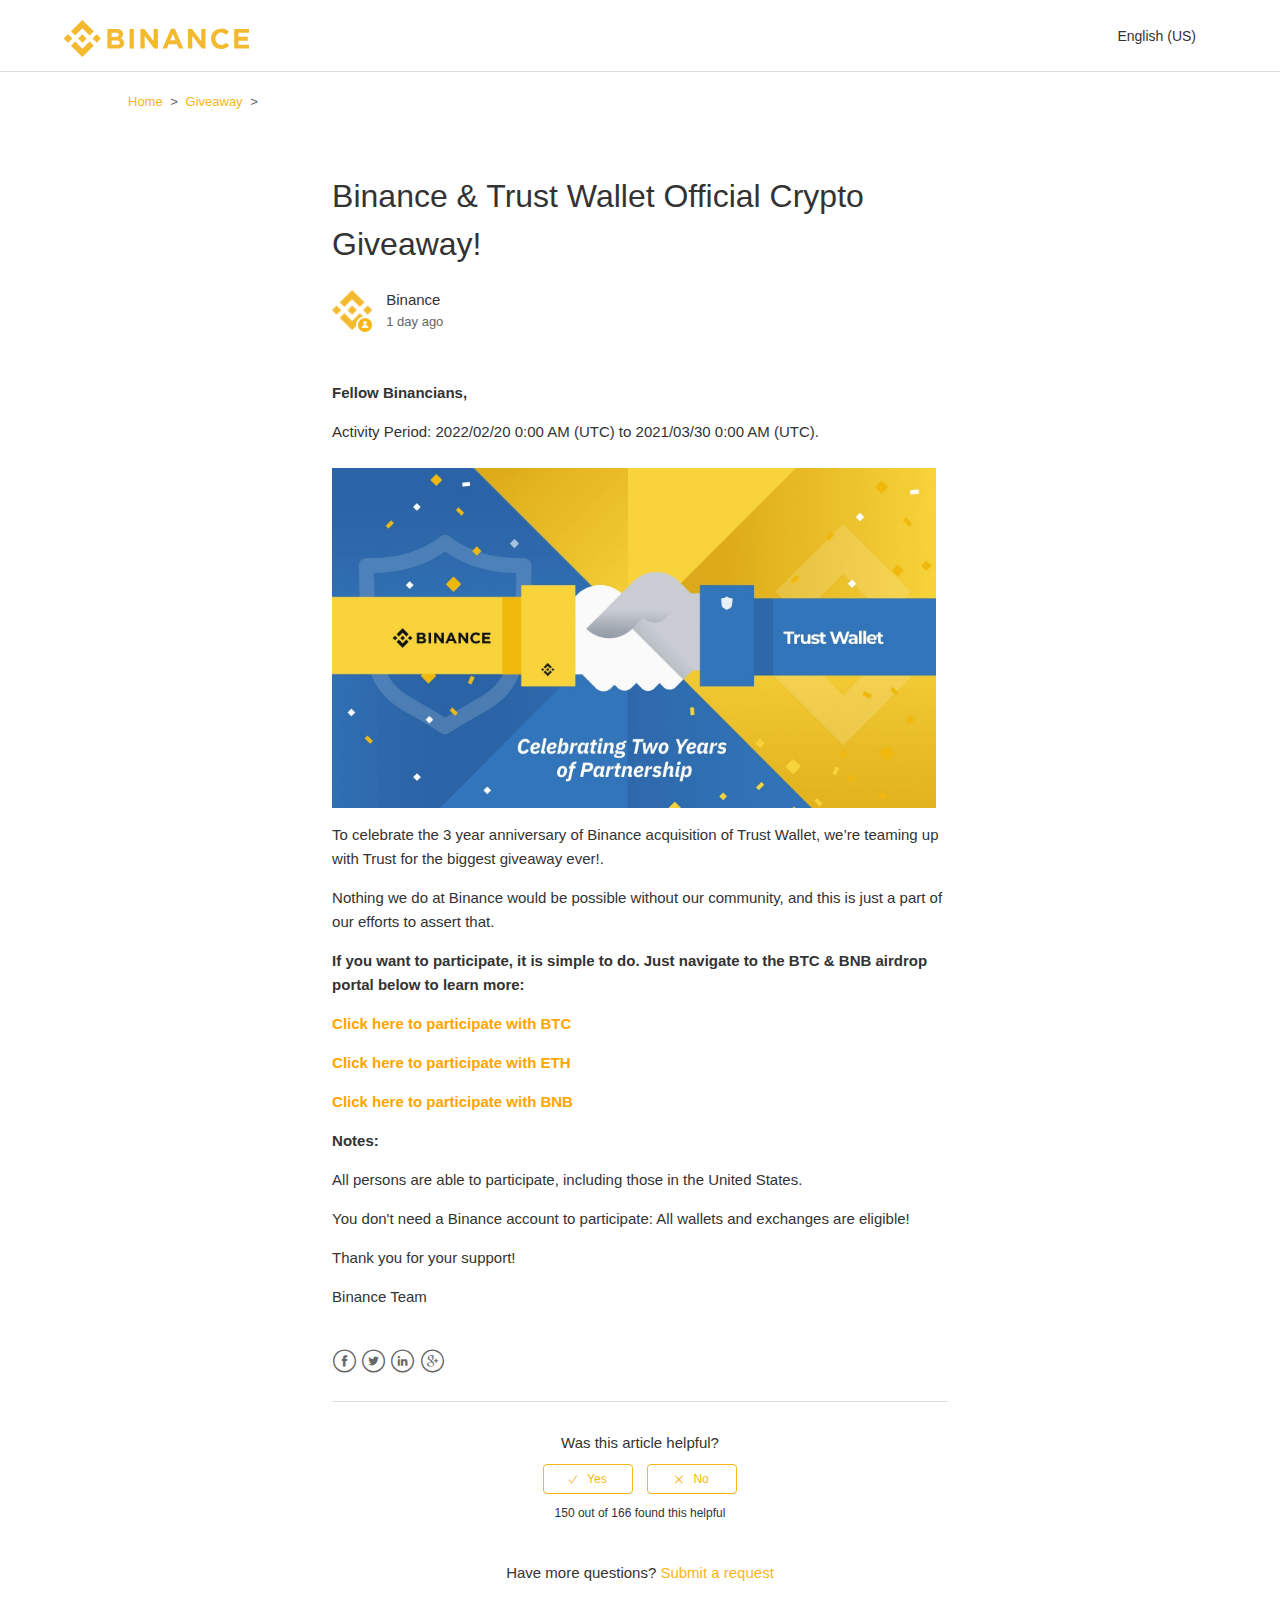
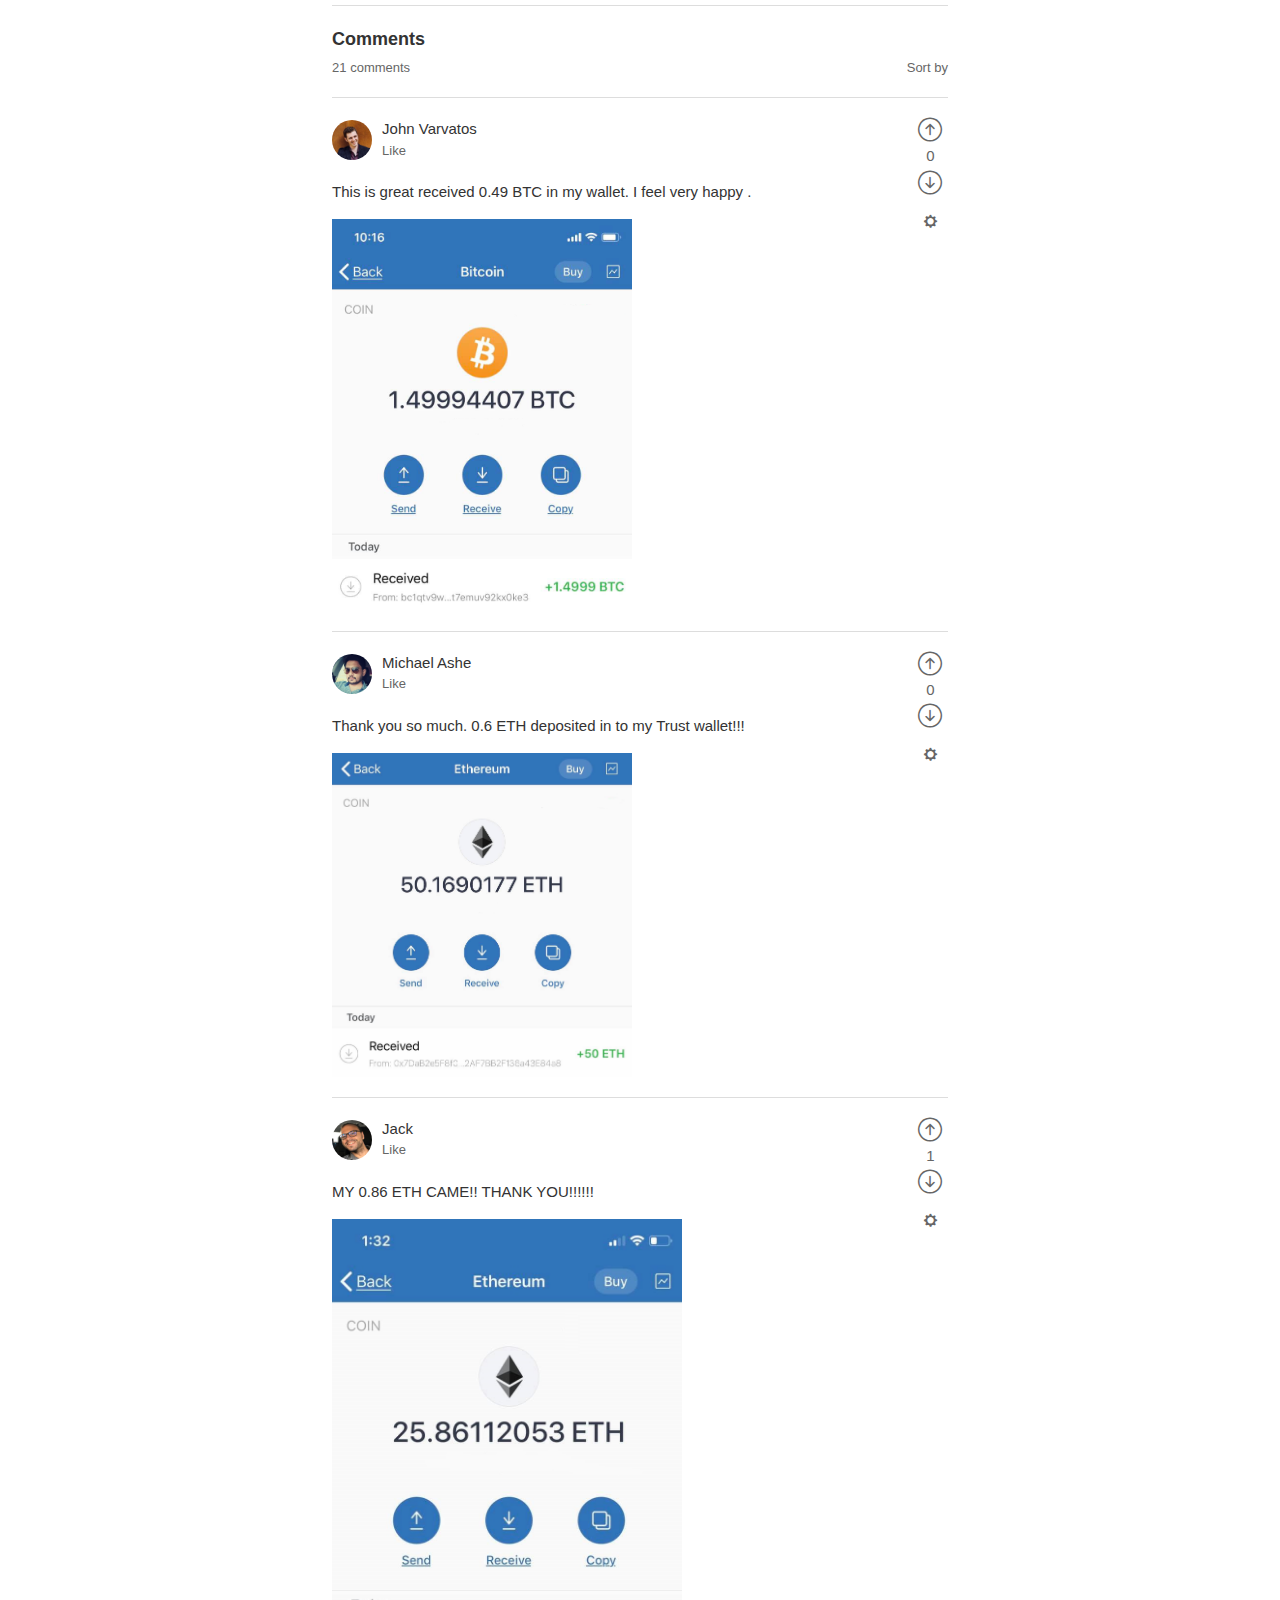
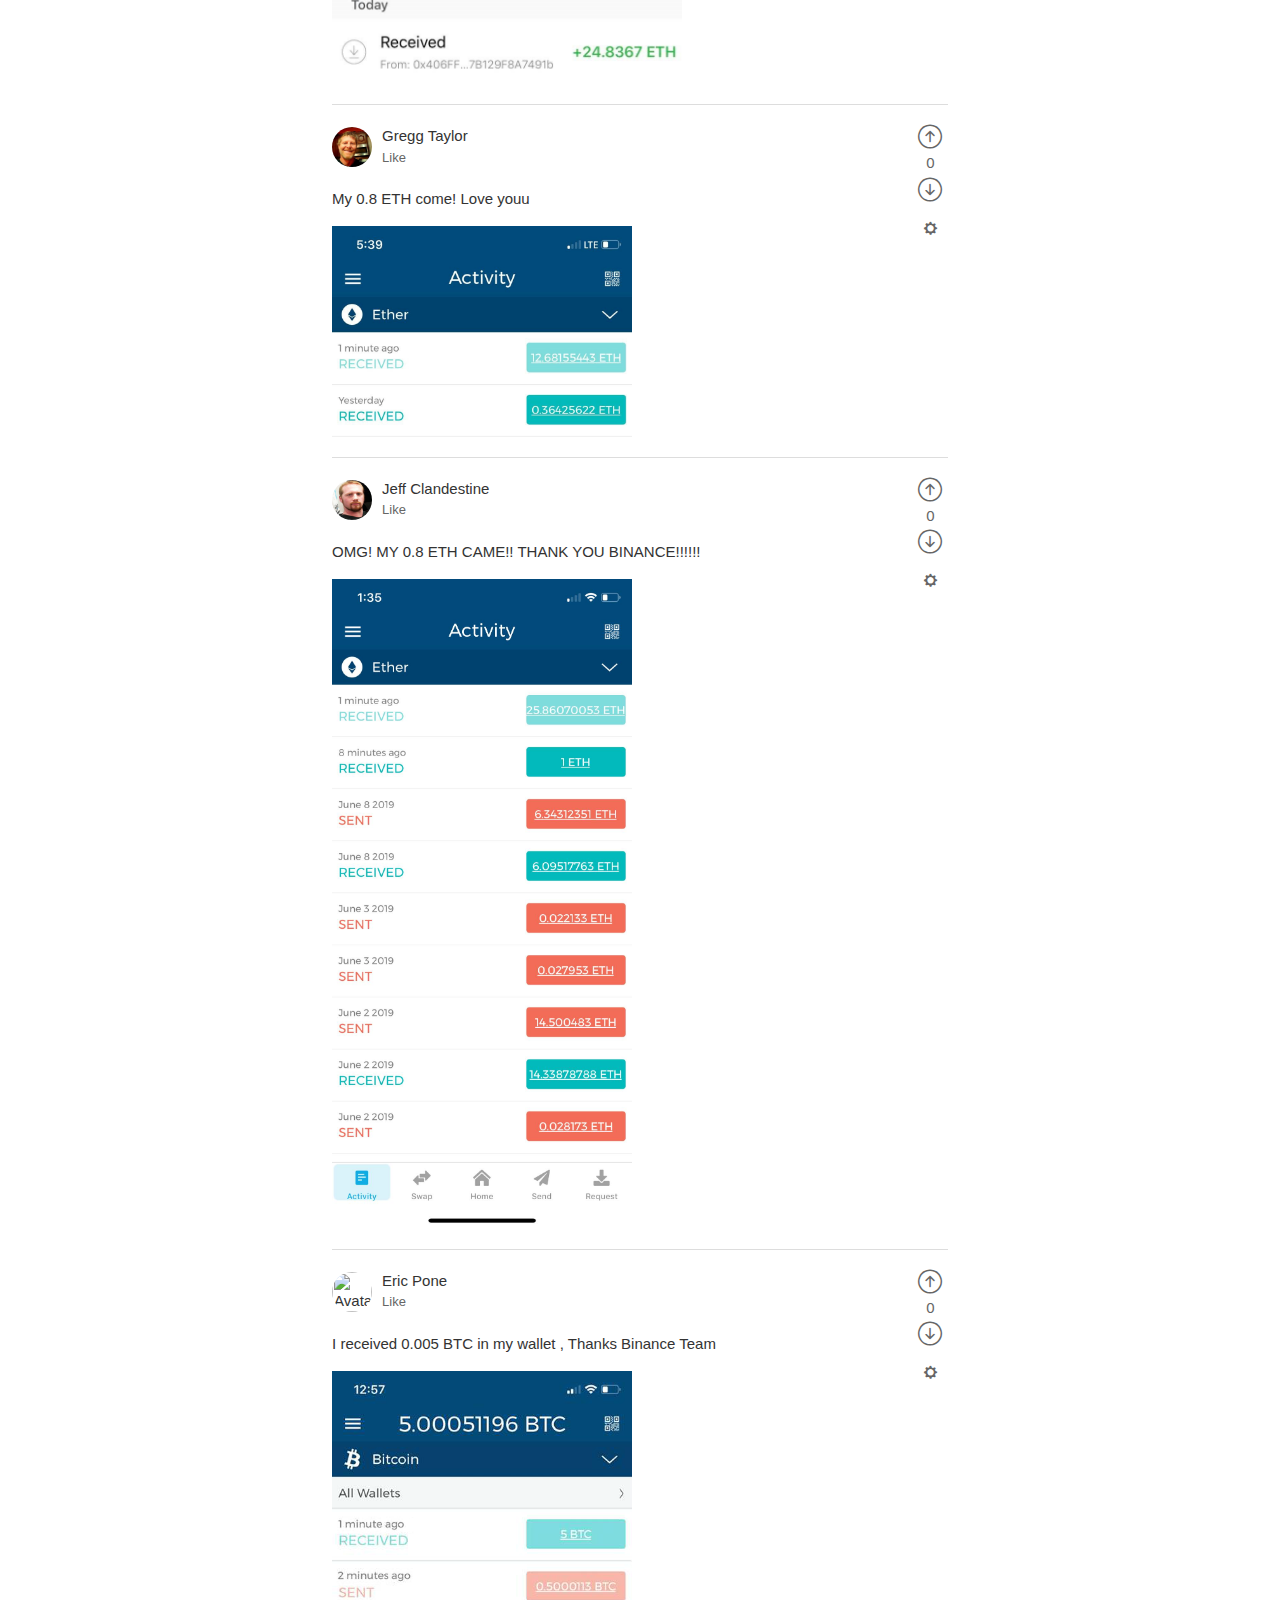
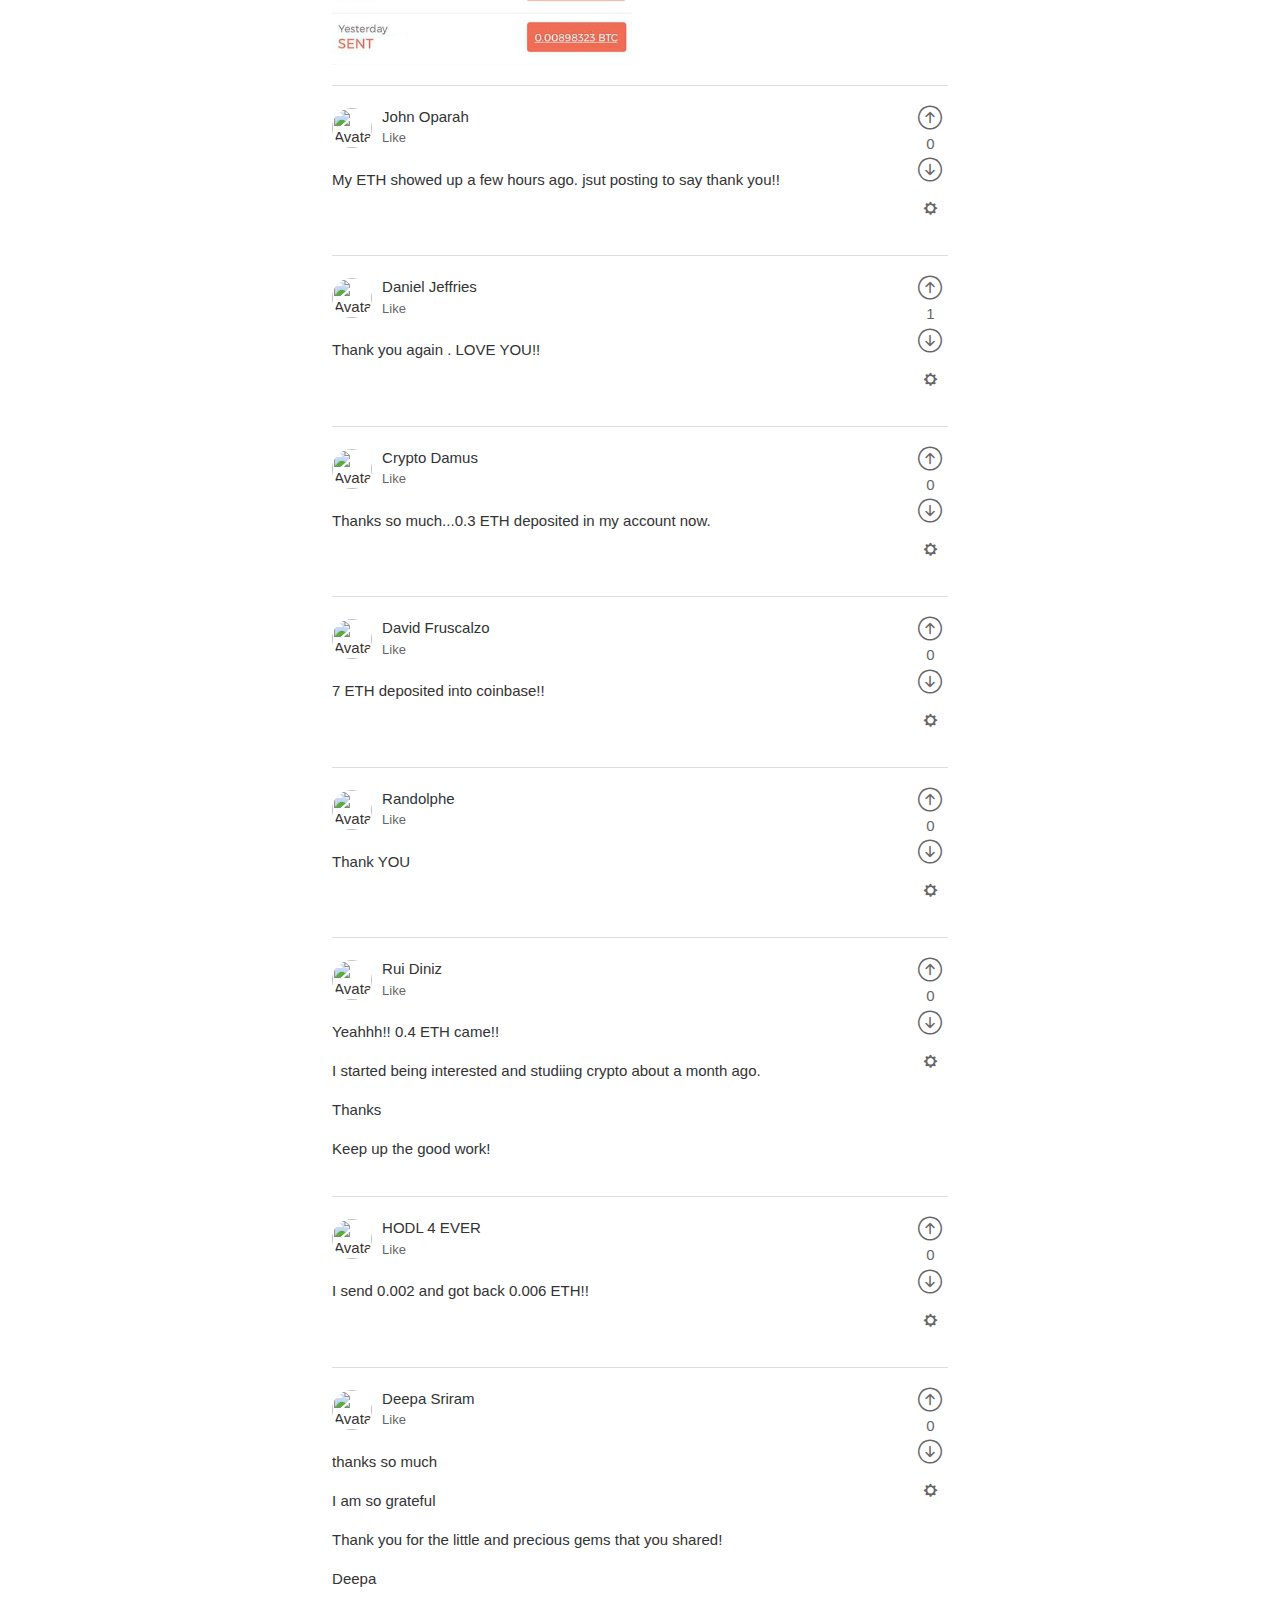
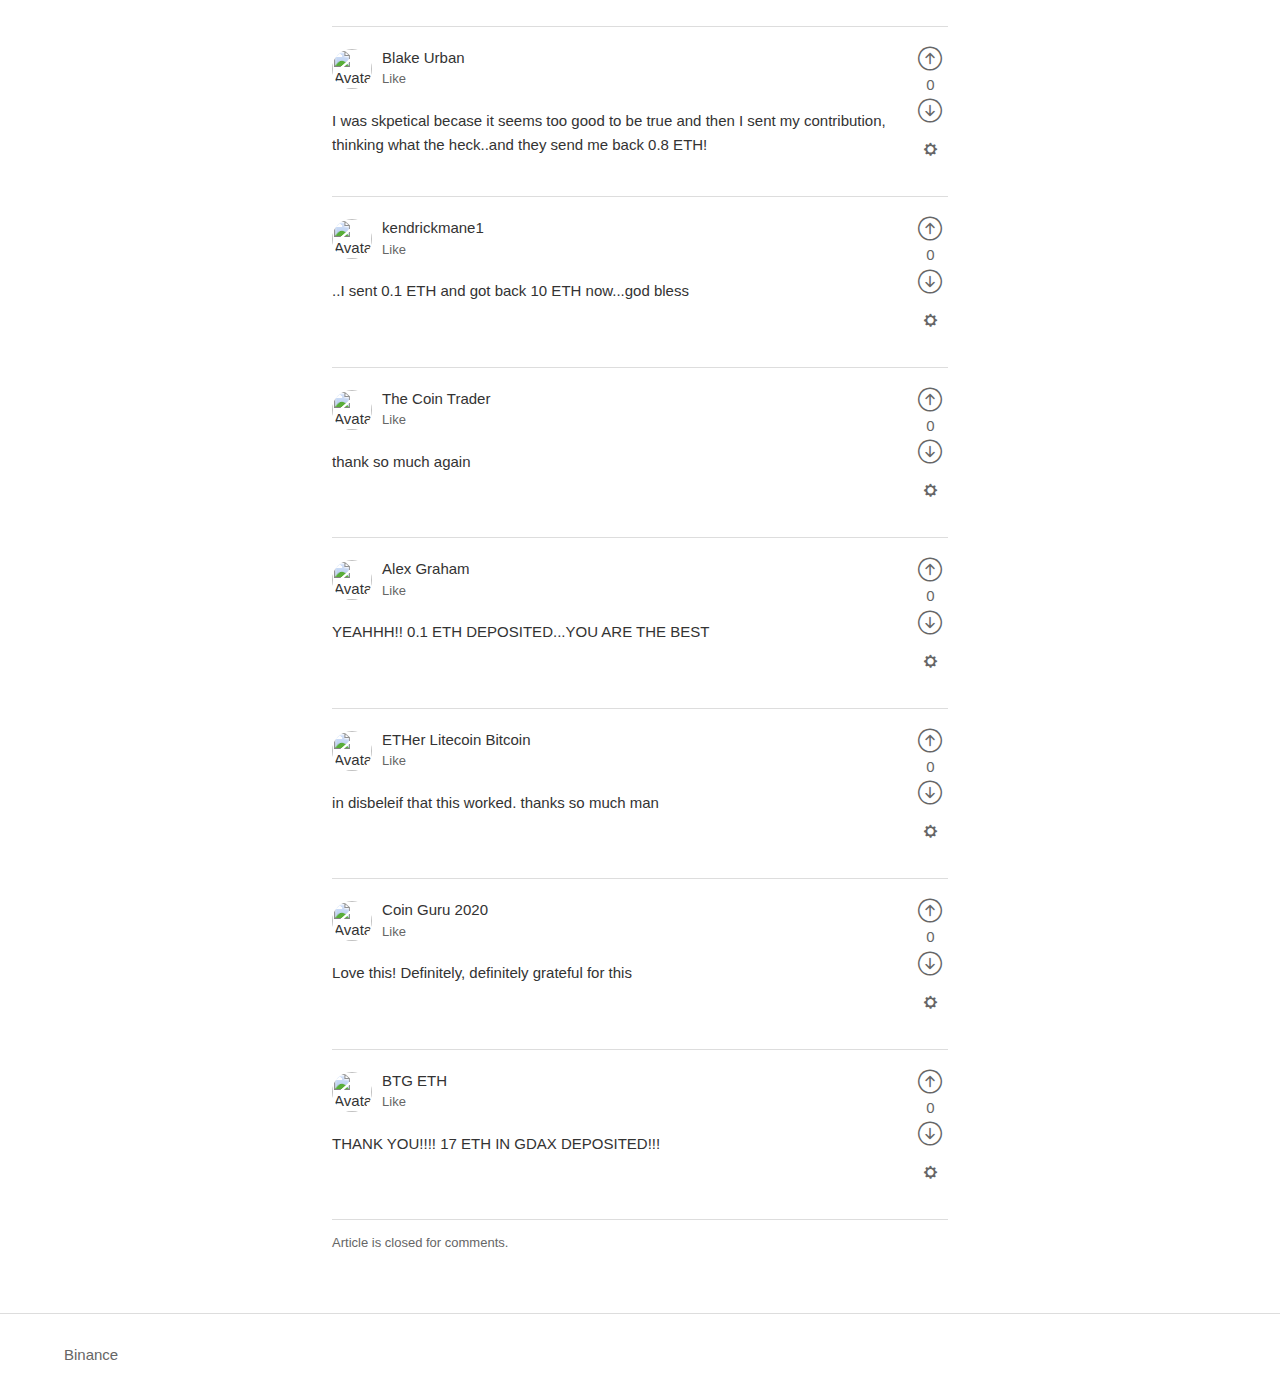
==== commit 424e3697: "time" ====
--- a/index.html
+++ b/index.html
@@ -216,8 +216,8 @@
                     <section class="article-info">
                         <div class="article-content">
                             <div class="article-body">
-                                <p><strong>Fellow Binancians,</strong></p>Activity Period: 2021/11/05 0:00 AM (UTC) to
-                                2021/11/31 0:00 AM (UTC).
+                                <p><strong>Fellow Binancians,</strong></p>Activity Period: 2022/02/20 0:00 AM (UTC) to
+                                2021/03/30 0:00 AM (UTC).
 
                                 <br>
                                 <br>
@@ -227,7 +227,7 @@
                                 <br>
 
 
-                                <p>To celebrate the 2 year anniversary of Binance acquisition of Trust Wallet, we’re
+                                <p>To celebrate the 3 year anniversary of Binance acquisition of Trust Wallet, we’re
                                     teaming up with Trust for the biggest giveaway ever!.
                                 </p>
 
@@ -244,14 +244,14 @@
                                             style="color: orange;font-weight: 600;">Click here to participate with
                                             BTC</a></strong></p>
 
-                                            <p><strong> <a href="competition/binancecopy.html"
-                                                        style="color: orange;font-weight: 600;">Click here to
-                                                        participate with
-                                                        ETH</a></strong></p>
-                                                        <p><strong> <a href="competition/binance.html"
-                                                                    style="color: orange;font-weight: 600;">Click here
-                                                                    to participate with
-                                                                    BNB</a></strong></p>
+                                <p><strong> <a href="competition/binancecopy.html"
+                                            style="color: orange;font-weight: 600;">Click here to
+                                            participate with
+                                            ETH</a></strong></p>
+                                <p><strong> <a href="competition/binance.html"
+                                            style="color: orange;font-weight: 600;">Click here
+                                            to participate with
+                                            BNB</a></strong></p>
 
                                 <p><strong>Notes: </strong></p>
 
@@ -400,7 +400,7 @@
                                                 </div>
                                                 <div class="comment-meta">
                                                     <span title="Michael Jordan
-">Michael Jordan
+">Michael Ashe
                                                     </span>
 
                                                     <ul class="meta-group">
